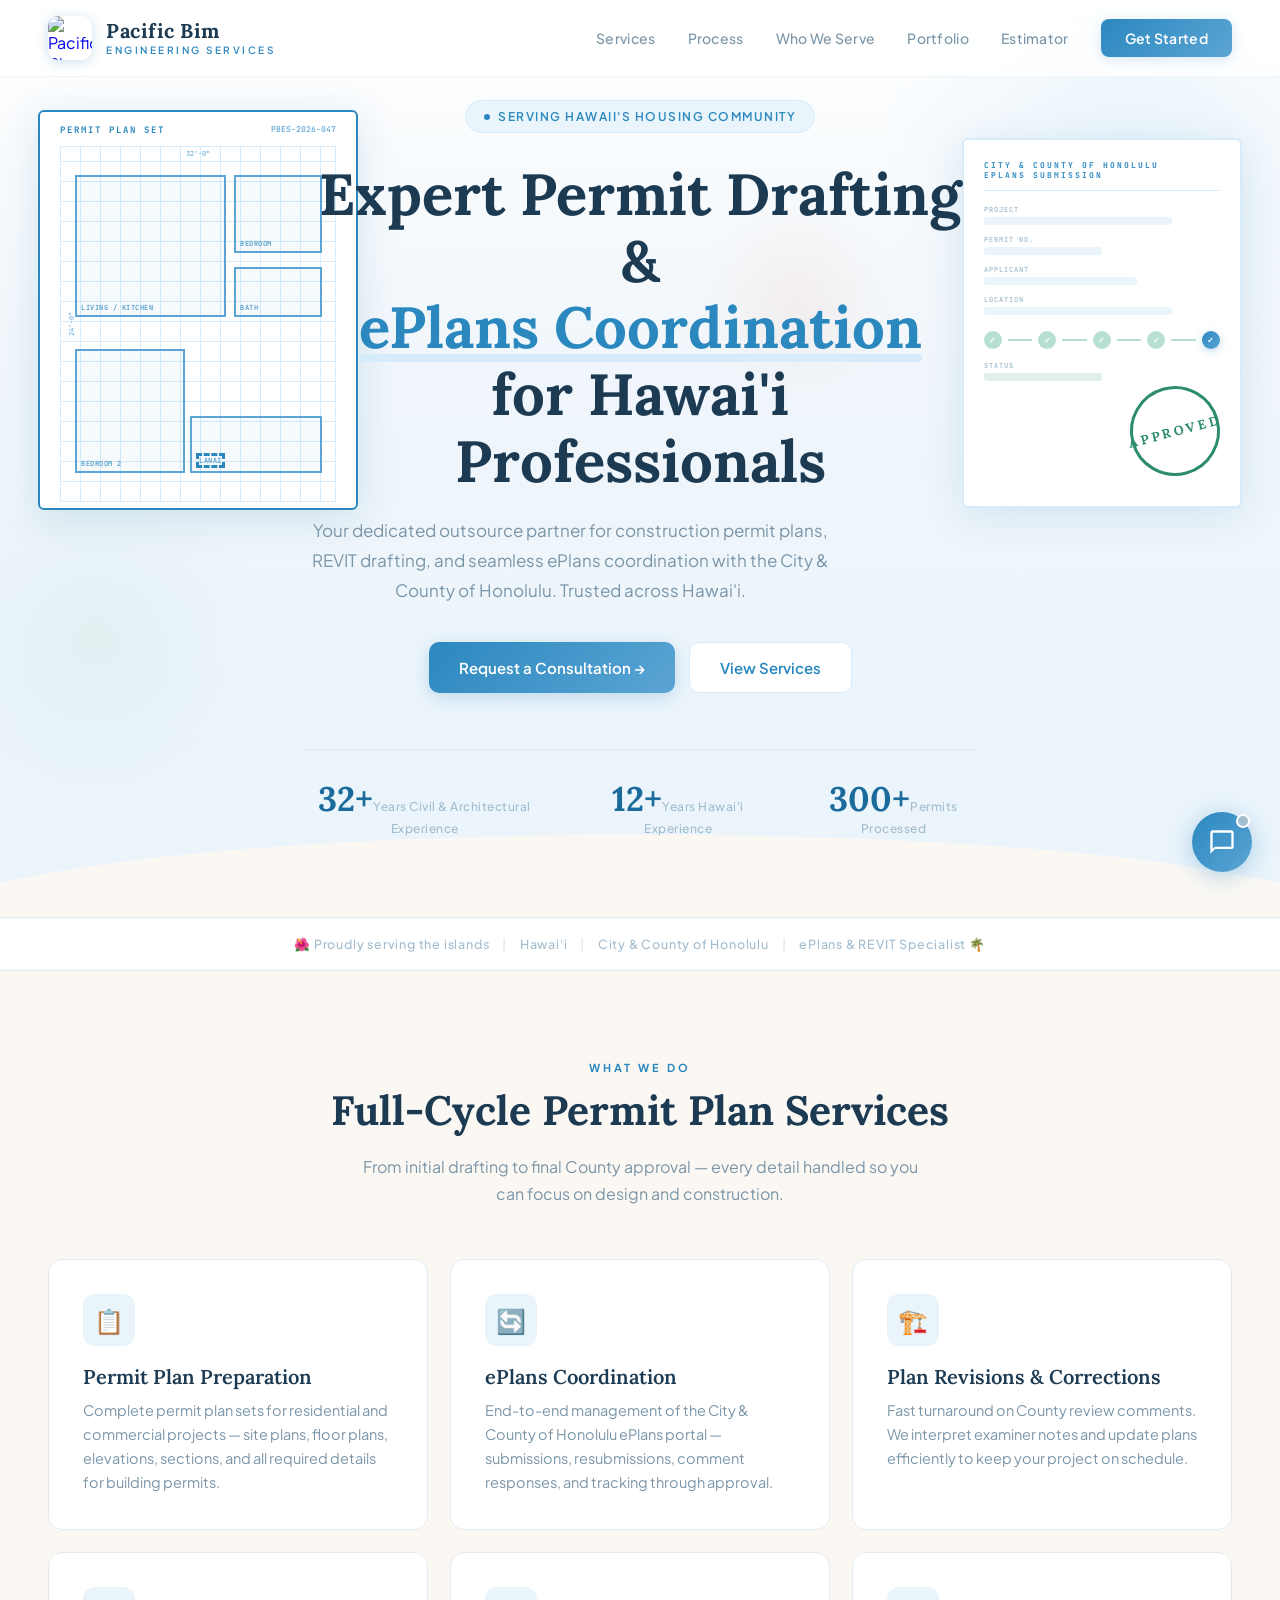
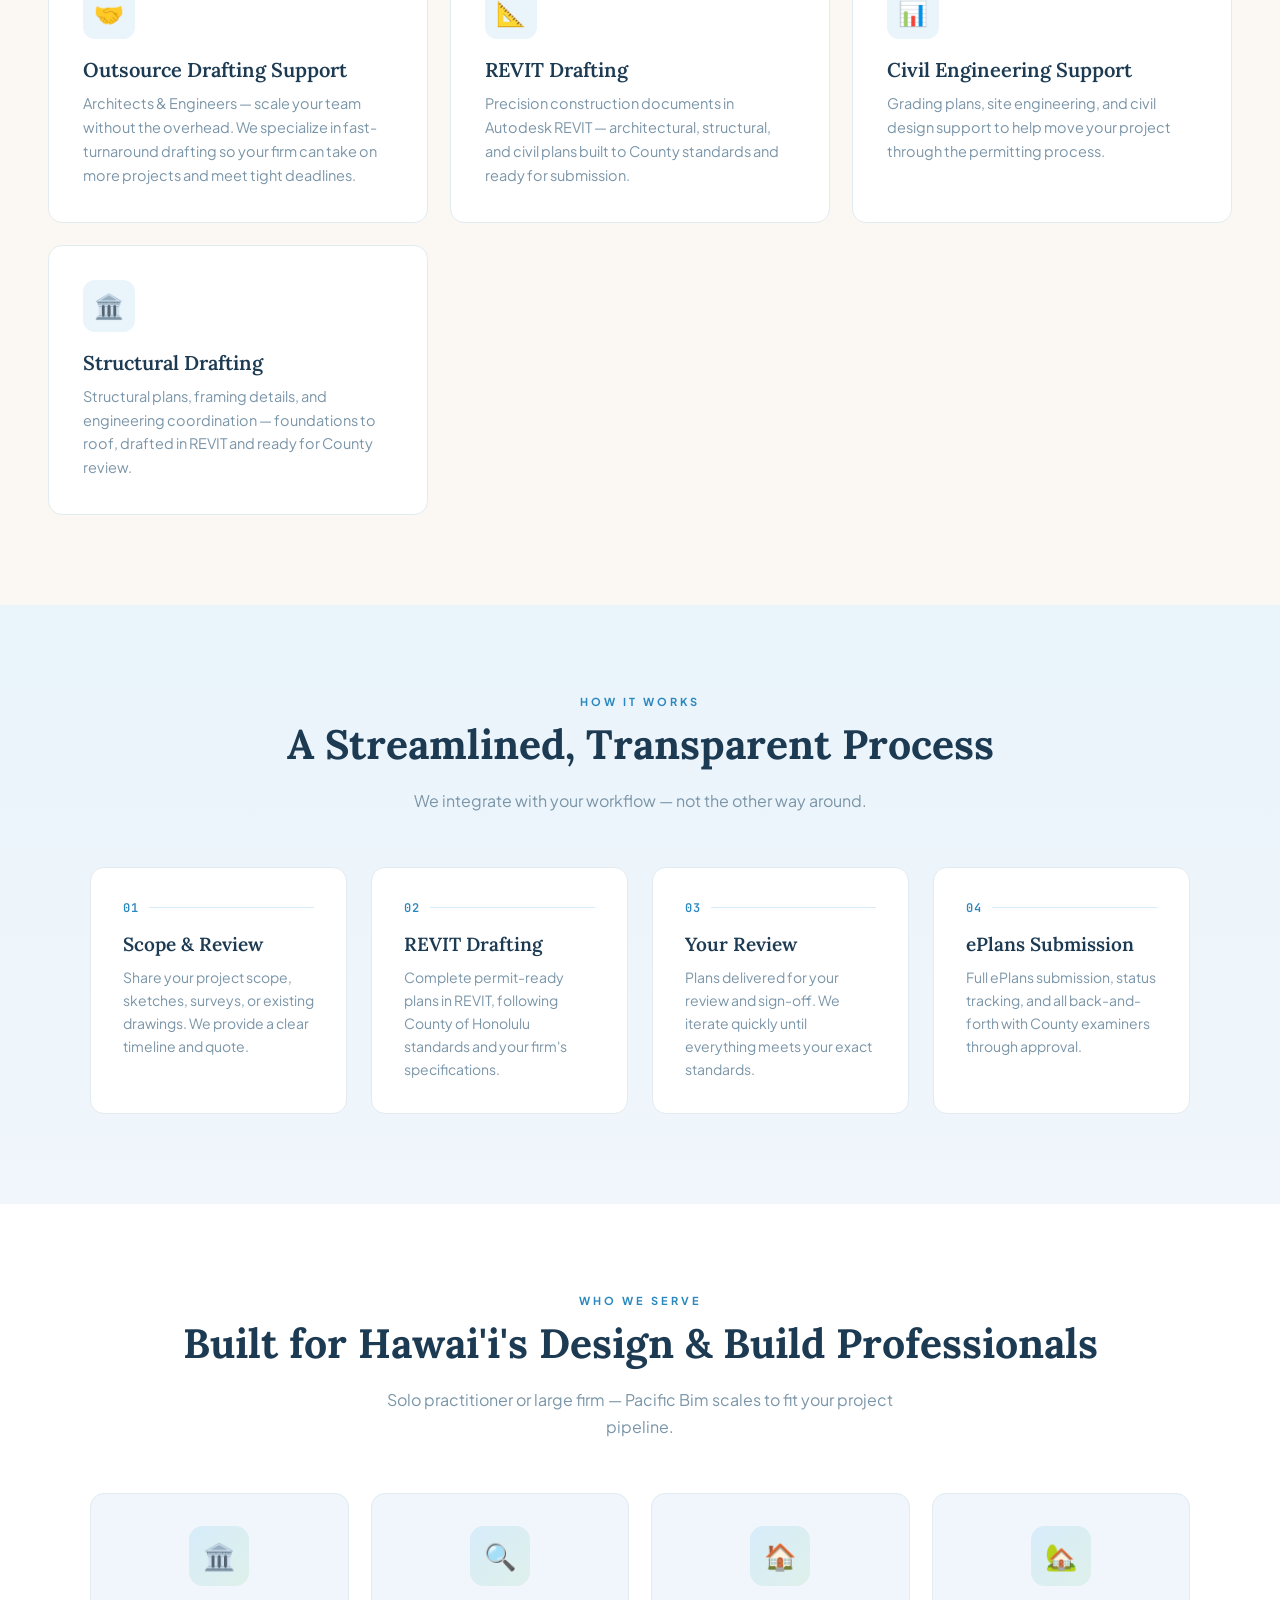
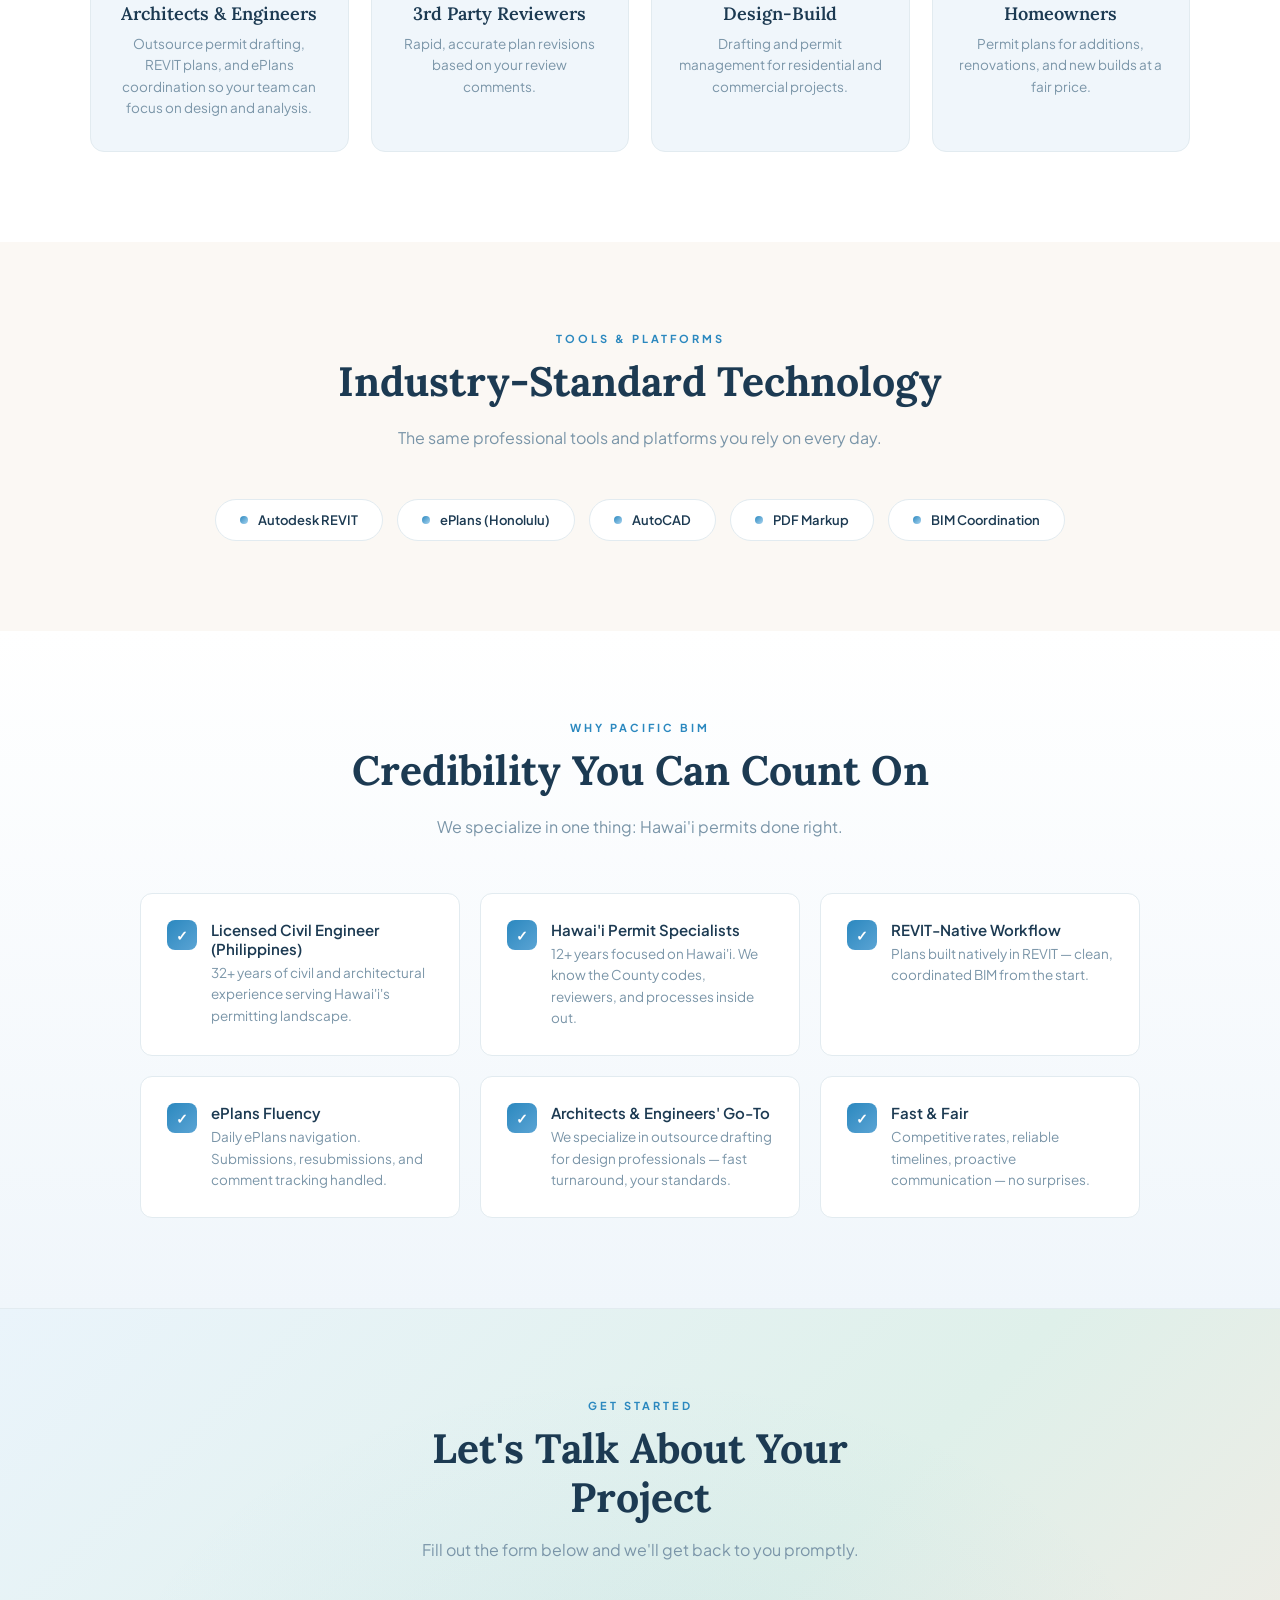
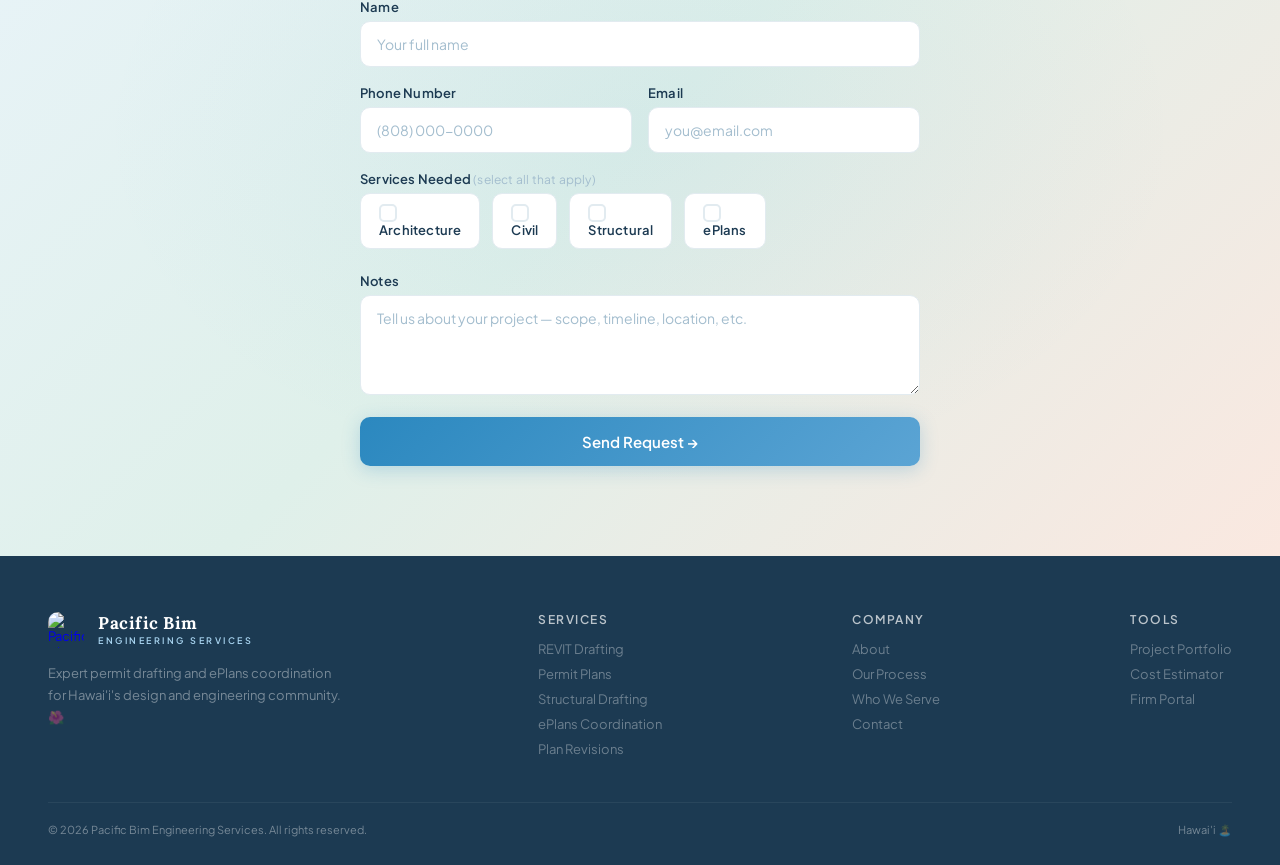
==== public/index.html @ 372c6bf7 "SEO: favicon, OG dimensions, twitter cards, HowTo schema across all pages index.html: - Add favicon " ====
<!DOCTYPE html>
<html lang="en">
<head>
<meta charset="UTF-8">
<link rel="icon" type="image/jpeg" href="/logo.jpg">
<meta name="viewport" content="width=device-width, initial-scale=1.0">
<title>Pacific Bim Engineering Services | Permit Drafting & ePlans Coordination in Hawai'i</title>
<meta name="description" content="Pacific Bim Engineering Services provides professional permit drafting, REVIT plan sets, and ePlans coordination for residential, commercial, and ADU projects across Hawai'i. 100% approval rate.">
<meta name="keywords" content="permit drafting Hawaii, ePlans coordination, REVIT drafting, ADU permit plans, building permit Hawaii, Pacific Bim Engineering, Honolulu permit services, residential permit drafting, commercial permit plans, Oahu building permits">
<meta name="author" content="Pacific Bim Engineering Services">
<meta name="robots" content="index, follow">
<link rel="canonical" href="https://onlydrafting.com/">

<!-- Open Graph -->
<meta property="og:type" content="website">
<meta property="og:url" content="https://onlydrafting.com/">
<meta property="og:title" content="Pacific Bim Engineering Services | Permit Drafting & ePlans Coordination in Hawai'i">
<meta property="og:description" content="Professional permit drafting, REVIT plan sets, and ePlans coordination for residential, commercial, and ADU projects across Hawai'i. 100% approval rate.">
<meta property="og:image" content="https://onlydrafting.com/logo.jpg">
<meta property="og:image:width" content="800">
<meta property="og:image:height" content="800">
<meta property="og:site_name" content="Pacific Bim Engineering Services">
<meta property="og:locale" content="en_US">

<!-- Twitter Card -->
<meta name="twitter:card" content="summary_large_image">
<meta name="twitter:title" content="Pacific Bim Engineering Services | Permit Drafting in Hawai'i">
<meta name="twitter:description" content="Professional permit drafting, REVIT plan sets, and ePlans coordination for residential, commercial, and ADU projects across Hawai'i.">
<meta name="twitter:image" content="https://onlydrafting.com/logo.jpg">

<!-- Structured Data: Organization -->
<script type="application/ld+json">
{
  "@context": "https://schema.org",
  "@type": "Organization",
  "name": "Pacific Bim Engineering Services",
  "url": "https://onlydrafting.com",
  "logo": "https://onlydrafting.com/logo.jpg",
  "description": "Professional permit drafting, REVIT plan sets, and ePlans coordination for residential, commercial, and ADU projects across Hawai'i.",
  "areaServed": {
    "@type": "State",
    "name": "Hawaii",
    "sameAs": "https://en.wikipedia.org/wiki/Hawaii"
  },
  "contactPoint": {
    "@type": "ContactPoint",
    "contactType": "customer service",
    "email": "elmoherrera2014@gmail.com",
    "url": "https://wa.me/639294142510",
    "availableLanguage": "English"
  }
}
</script>

<!-- Structured Data: WebSite -->
<script type="application/ld+json">
{
  "@context": "https://schema.org",
  "@type": "WebSite",
  "name": "Pacific Bim Engineering Services",
  "url": "https://onlydrafting.com",
  "description": "Permit drafting and ePlans coordination services in Hawai'i"
}
</script>

<!-- Structured Data: LocalBusiness -->
<script type="application/ld+json">
{
  "@context": "https://schema.org",
  "@type": "ProfessionalService",
  "name": "Pacific Bim Engineering Services",
  "url": "https://onlydrafting.com",
  "logo": "https://onlydrafting.com/logo.jpg",
  "description": "Permit drafting, REVIT plan sets, and ePlans coordination for residential, commercial, and ADU projects in Hawai'i.",
  "areaServed": "Hawaii",
  "priceRange": "$$",
  "knowsAbout": ["Permit Drafting", "REVIT", "ePlans Coordination", "ADU Plans", "Building Permits", "Construction Documents"],
  "hasOfferCatalog": {
    "@type": "OfferCatalog",
    "name": "Permit Drafting Services",
    "itemListElement": [
      {
        "@type": "Offer",
        "itemOffered": {
          "@type": "Service",
          "name": "Full Permit Set + ePlans Coordination",
          "description": "Complete REVIT-native permit plan sets with full ePlans submission and coordination through approval"
        }
      },
      {
        "@type": "Offer",
        "itemOffered": {
          "@type": "Service",
          "name": "ePlans Coordination Only",
          "description": "Submission, tracking, and resubmission management for the County ePlans system"
        }
      },
      {
        "@type": "Offer",
        "itemOffered": {
          "@type": "Service",
          "name": "Plan Revisions & Corrections",
          "description": "Addressing County review comments and corrections on existing permit plans"
        }
      }
    ]
  }
}
</script>

<link rel="preload" href="/logo.jpg" as="image" type="image/jpeg">
<link rel="preconnect" href="https://fonts.googleapis.com">
<link rel="preconnect" href="https://fonts.gstatic.com" crossorigin>
<link href="https://fonts.googleapis.com/css2?family=Lora:wght@400;500;600;700&family=Plus+Jakarta+Sans:wght@300;400;500;600;700&family=JetBrains+Mono:wght@400;500&display=swap" rel="stylesheet">
<style>
  :root {
    --sky: #F0F6FB;
    --cloud: #FFFFFF;
    --sand: #FBF8F4;
    --sand-warm: #F5F0E8;
    --ocean-deep: #1A6B9C;
    --ocean: #2B88BF;
    --ocean-mid: #5BA4D4;
    --ocean-light: #A8D4F0;
    --ocean-pale: #D6ECFA;
    --ocean-whisper: #EAF4FB;
    --seafoam: #B8E0D2;
    --seafoam-light: #DFF0EA;
    --coral-soft: #F2C4B6;
    --coral-hint: #FAE8E0;
    --sunset: #E8A87C;
    --heading: #1C3A52;
    --text: #3D5468;
    --text-light: #7A95A8;
    --text-muted: #A3BDCE;
    --border: #E2EBF0;
    --border-warm: #E8DFD2;
    --white: #FFFFFF;
    --font-heading: 'Lora', serif;
    --font-body: 'Plus Jakarta Sans', sans-serif;
    --font-mono: 'JetBrains Mono', monospace;
  }

  * { margin: 0; padding: 0; box-sizing: border-box; }
  html { scroll-behavior: smooth; }
  body {
    font-family: var(--font-body);
    color: var(--text);
    background: var(--sky);
    overflow-x: hidden;
    -webkit-font-smoothing: antialiased;
  }

  /* ====== NAV ====== */
  nav {
    position: fixed; top: 0; left: 0; right: 0; z-index: 100;
    display: flex; justify-content: space-between; align-items: center;
    padding: 16px 48px;
    background: rgba(255,255,255,0.82);
    backdrop-filter: blur(20px) saturate(1.4);
    border-bottom: 1px solid rgba(43,136,191,0.08);
    transition: all 0.4s ease;
  }
  nav.scrolled {
    padding: 10px 48px;
    box-shadow: 0 4px 30px rgba(26,107,156,0.06);
  }

  .logo { display: flex; align-items: center; gap: 14px; text-decoration: none; }
  .logo-mark {
    height: 44px; width: 44px;
    border-radius: 10px;
    object-fit: cover;
    box-shadow: 0 2px 12px rgba(43,136,191,0.25);
  }

  .logo-text { display: flex; flex-direction: column; }
  .logo-name {
    font-family: var(--font-heading);
    font-size: 20px; color: var(--heading);
    font-weight: 700; letter-spacing: 0.5px; line-height: 1;
  }
  .logo-sub {
    font-size: 10px; letter-spacing: 2.5px;
    color: var(--ocean);
    text-transform: uppercase;
    font-weight: 600; margin-top: 3px;
  }

  .nav-links { display: flex; gap: 32px; align-items: center; }
  .nav-links a {
    color: var(--text-light);
    text-decoration: none;
    font-size: 14px; font-weight: 500;
    letter-spacing: 0.3px;
    transition: color 0.3s;
  }
  .nav-links a:hover { color: var(--ocean); }
  .nav-cta {
    background: linear-gradient(135deg, var(--ocean), var(--ocean-mid)) !important;
    color: white !important;
    padding: 10px 24px !important;
    border-radius: 8px;
    font-weight: 600 !important;
    transition: transform 0.3s, box-shadow 0.3s !important;
    box-shadow: 0 2px 12px rgba(43,136,191,0.2);
  }
  .nav-cta:hover { transform: translateY(-2px); box-shadow: 0 6px 24px rgba(43,136,191,0.3); }

  .nav-toggle { display: none; background: none; border: none; cursor: pointer; padding: 4px; }
  .nav-toggle span {
    display: block; width: 22px; height: 2px;
    background: var(--heading); margin: 5px 0; transition: 0.3s; border-radius: 2px;
  }

  /* ====== HERO ====== */
  .hero {
    min-height: 100vh;
    background: linear-gradient(180deg, var(--cloud) 0%, var(--sky) 40%, var(--ocean-whisper) 100%);
    position: relative;
    display: flex; align-items: center; justify-content: center;
    padding: 100px 48px 80px;
    overflow: hidden;
  }
  /* Soft wave decoration */
  .hero::after {
    content: '';
    position: absolute; bottom: -2px; left: 0; right: 0;
    height: 120px;
    background: var(--sand);
    clip-path: ellipse(55% 70% at 50% 100%);
    z-index: 2;
  }
  /* Subtle circles/bubbles */
  .hero-deco-1, .hero-deco-2, .hero-deco-3 {
    position: absolute; border-radius: 50%;
    z-index: 0;
  }
  .hero-deco-1 {
    width: 500px; height: 500px;
    background: radial-gradient(circle, rgba(168,212,240,0.2), transparent 70%);
    top: -100px; right: -100px;
  }
  .hero-deco-2 {
    width: 350px; height: 350px;
    background: radial-gradient(circle, rgba(184,224,210,0.2), transparent 70%);
    bottom: 100px; left: -80px;
  }
  .hero-deco-3 {
    width: 200px; height: 200px;
    background: radial-gradient(circle, rgba(242,196,182,0.2), transparent 70%);
    top: 200px; right: 30%;
  }

  .hero-content { max-width: 680px; margin: 0 auto; text-align: center; position: relative; z-index: 3; }

  /* ====== HERO BACKGROUND DOCUMENTS ====== */
  .hero-doc {
    position: absolute;
    z-index: 1;
    opacity: 0.12;
    pointer-events: none;
    animation: fadeUp 1.2s ease 0.3s both;
  }
  .hero-doc-left {
    left: 3%; top: 12%;
    transform: rotate(-8deg);
  }
  .hero-doc-right {
    right: 3%; top: 15%;
    transform: rotate(6deg);
  }
  /* Blueprint / floor plan */
  .blueprint {
    width: 320px; height: 400px;
    background: var(--cloud);
    border: 2px solid var(--ocean);
    border-radius: 6px;
    padding: 20px;
    position: relative;
    box-shadow: 0 8px 40px rgba(26,107,156,0.15);
  }
  .blueprint::before {
    content: 'PERMIT PLAN SET';
    position: absolute; top: 12px; left: 20px;
    font-family: var(--font-mono);
    font-size: 9px; font-weight: 700;
    letter-spacing: 2px;
    color: var(--ocean);
  }
  .blueprint::after {
    content: 'PBES-2026-047';
    position: absolute; top: 12px; right: 20px;
    font-family: var(--font-mono);
    font-size: 8px; font-weight: 500;
    color: var(--ocean-mid);
  }
  .bp-grid {
    width: 100%; height: 100%;
    background:
      repeating-linear-gradient(0deg, transparent, transparent 19px, var(--ocean-pale) 19px, var(--ocean-pale) 20px),
      repeating-linear-gradient(90deg, transparent, transparent 19px, var(--ocean-pale) 19px, var(--ocean-pale) 20px);
    position: relative; margin-top: 14px; border: 1px solid var(--ocean-pale);
  }
  /* Floor plan shapes inside the grid */
  .bp-room {
    position: absolute;
    border: 2px solid var(--ocean-mid);
    background: rgba(43,136,191,0.04);
  }
  .bp-room::after {
    font-family: var(--font-mono);
    font-size: 7px; color: var(--ocean);
    position: absolute; bottom: 3px; left: 4px;
    letter-spacing: 0.5px;
  }
  .bp-r1 { top: 8%; left: 5%; width: 55%; height: 40%; }
  .bp-r1::after { content: 'LIVING / KITCHEN'; }
  .bp-r2 { top: 8%; right: 5%; width: 32%; height: 22%; }
  .bp-r2::after { content: 'BEDROOM'; }
  .bp-r3 { top: 34%; right: 5%; width: 32%; height: 14%; }
  .bp-r3::after { content: 'BATH'; }
  .bp-r4 { bottom: 8%; left: 5%; width: 40%; height: 35%; }
  .bp-r4::after { content: 'BEDROOM 2'; }
  .bp-r5 { bottom: 8%; right: 5%; width: 48%; height: 16%; }
  .bp-r5::after { content: 'LANAI'; border-style: dashed; }
  .bp-dim {
    position: absolute;
    font-family: var(--font-mono);
    font-size: 7px; color: var(--ocean-mid);
  }
  .bp-dim-top { top: 2px; left: 50%; transform: translateX(-50%); }
  .bp-dim-side { top: 50%; left: -2px; transform: translateY(-50%) rotate(-90deg); }

  /* ePlans document */
  .eplans-doc {
    width: 280px; height: 370px;
    background: var(--cloud);
    border: 2px solid var(--ocean-pale);
    border-radius: 6px;
    padding: 20px;
    position: relative;
    box-shadow: 0 8px 40px rgba(26,107,156,0.12);
  }
  .eplans-header {
    font-family: var(--font-mono);
    font-size: 8px; font-weight: 700;
    letter-spacing: 2px; color: var(--ocean);
    text-transform: uppercase;
    padding-bottom: 10px;
    border-bottom: 1.5px solid var(--ocean-pale);
    margin-bottom: 14px;
  }
  .eplans-field {
    margin-bottom: 10px;
  }
  .eplans-label {
    font-family: var(--font-mono);
    font-size: 7px; font-weight: 600;
    letter-spacing: 1px; color: var(--text-muted);
    text-transform: uppercase;
    margin-bottom: 3px;
  }
  .eplans-val {
    height: 8px;
    background: var(--ocean-whisper);
    border-radius: 3px;
    width: 80%;
  }
  .eplans-val.short { width: 50%; }
  .eplans-val.med { width: 65%; }
  /* Stage tracker inside doc */
  .eplans-stages {
    display: flex; gap: 6px; align-items: center;
    margin: 16px 0 12px;
  }
  .eplans-stage-dot {
    width: 18px; height: 18px;
    border-radius: 50%;
    display: flex; align-items: center; justify-content: center;
    font-size: 8px; font-weight: 700;
  }
  .eplans-stage-dot.done {
    background: var(--seafoam);
    color: white;
  }
  .eplans-stage-dot.current {
    background: linear-gradient(135deg, var(--ocean), var(--ocean-mid));
    color: white;
    box-shadow: 0 2px 8px rgba(43,136,191,0.3);
  }
  .eplans-stage-dot.pending {
    background: var(--border);
    color: var(--text-muted);
  }
  .eplans-stage-line {
    flex: 1; height: 2px;
    background: var(--border);
  }
  .eplans-stage-line.done { background: var(--seafoam); }
  /* Approved stamp */
  .eplans-stamp {
    position: absolute;
    bottom: 30px; right: 20px;
    width: 90px; height: 90px;
    border: 3px solid #2D8C6E;
    border-radius: 50%;
    display: flex; align-items: center; justify-content: center;
    transform: rotate(-15deg);
  }
  .eplans-stamp-text {
    font-family: var(--font-heading);
    font-size: 13px; font-weight: 700;
    color: #2D8C6E;
    letter-spacing: 3px;
    text-transform: uppercase;
  }

  @media (max-width: 1200px) {
    .hero-doc-left { left: -2%; }
    .hero-doc-right { right: -2%; }
  }
  @media (max-width: 1024px) {
    .hero-doc { opacity: 0.06; }
    .blueprint { width: 240px; height: 300px; }
    .eplans-doc { width: 220px; height: 290px; }
  }
  @media (max-width: 768px) {
    .hero-doc { display: none; }
  }

  .hero-badge {
    display: inline-flex; align-items: center; gap: 8px;
    padding: 8px 18px;
    background: var(--ocean-whisper);
    border: 1px solid var(--ocean-pale);
    border-radius: 50px;
    color: var(--ocean);
    font-size: 12px; font-weight: 600;
    letter-spacing: 1.5px; text-transform: uppercase;
    margin-bottom: 28px;
    animation: fadeUp 0.8s ease both;
  }
  .badge-dot {
    width: 6px; height: 6px;
    background: var(--ocean);
    border-radius: 50%;
    animation: pulse 2.5s ease-in-out infinite;
  }
  @keyframes pulse { 0%,100%{opacity:1} 50%{opacity:0.35} }

  .hero h1 {
    font-family: var(--font-heading);
    font-size: clamp(34px, 4.8vw, 58px);
    color: var(--heading);
    line-height: 1.15;
    margin-bottom: 22px;
    animation: fadeUp 0.8s ease 0.15s both;
    font-weight: 700;
  }
  .hero h1 .accent {
    color: var(--ocean);
    position: relative;
  }
  .hero h1 .accent::after {
    content: '';
    position: absolute; bottom: 2px; left: 0; right: 0;
    height: 8px;
    background: var(--ocean-pale);
    z-index: -1;
    border-radius: 4px;
  }

  .hero-desc {
    font-size: 17px; line-height: 1.75;
    color: var(--text-light);
    max-width: 540px;
    margin-bottom: 36px;
    animation: fadeUp 0.8s ease 0.3s both;
  }

  @keyframes fadeUp {
    from { opacity: 0; transform: translateY(24px); }
    to { opacity: 1; transform: translateY(0); }
  }

  .hero-actions {
    display: flex; gap: 14px; flex-wrap: wrap; justify-content: center;
    animation: fadeUp 0.8s ease 0.45s both;
  }
  .btn {
    display: inline-flex; align-items: center; gap: 8px;
    padding: 15px 30px;
    border-radius: 10px;
    font-family: var(--font-body);
    font-size: 15px; font-weight: 600;
    text-decoration: none;
    cursor: pointer; border: none;
    transition: all 0.3s ease;
  }
  .btn-primary {
    background: linear-gradient(135deg, var(--ocean), var(--ocean-mid));
    color: white;
    box-shadow: 0 4px 18px rgba(43,136,191,0.25);
  }
  .btn-primary:hover {
    transform: translateY(-2px);
    box-shadow: 0 8px 30px rgba(43,136,191,0.3);
  }
  .btn-outline {
    background: var(--cloud);
    color: var(--ocean);
    border: 1.5px solid var(--ocean-pale);
  }
  .btn-outline:hover {
    border-color: var(--ocean);
    background: var(--ocean-whisper);
  }

  .hero-stats {
    display: flex; gap: 40px;
    margin-top: 56px;
    padding-top: 32px;
    border-top: 1px solid var(--border);
    animation: fadeUp 0.8s ease 0.6s both;
  }
  .stat-num {
    font-family: var(--font-heading);
    font-size: 34px; color: var(--ocean-deep);
    line-height: 1; font-weight: 700;
  }
  .stat-label {
    font-size: 12px; color: var(--text-muted);
    margin-top: 5px; letter-spacing: 0.5px; font-weight: 500;
  }

  /* ====== SECTION COMMON ====== */
  section { padding: 90px 48px; }
  .section-label {
    font-size: 11px; font-weight: 700;
    letter-spacing: 3px; text-transform: uppercase;
    color: var(--ocean);
    margin-bottom: 12px;
  }
  .section-title {
    font-family: var(--font-heading);
    font-size: clamp(26px, 3.2vw, 42px);
    color: var(--heading);
    line-height: 1.2;
    margin-bottom: 18px;
    font-weight: 700;
  }
  .section-desc {
    font-size: 16px; line-height: 1.7;
    color: var(--text-light);
    max-width: 560px;
  }

  /* ====== SERVICES ====== */
  .services { background: var(--sand); }
  .services-header { text-align: center; margin-bottom: 52px; }
  .services-header .section-desc { margin: 0 auto; }

  .services-grid {
    display: grid;
    grid-template-columns: repeat(auto-fit, minmax(300px, 1fr));
    gap: 22px;
    max-width: 1200px;
    margin: 0 auto;
  }
  .service-card {
    padding: 34px;
    background: var(--cloud);
    border: 1px solid var(--border);
    border-radius: 14px;
    transition: all 0.4s ease;
    position: relative;
    overflow: hidden;
  }
  .service-card::before {
    content: '';
    position: absolute; top: 0; left: 0; right: 0;
    height: 3px;
    background: linear-gradient(90deg, var(--ocean), var(--ocean-light));
    transform: scaleX(0);
    transform-origin: left;
    transition: transform 0.4s ease;
    border-radius: 14px 14px 0 0;
  }
  .service-card:hover {
    transform: translateY(-4px);
    box-shadow: 0 12px 40px rgba(26,107,156,0.08);
    border-color: var(--ocean-pale);
  }
  .service-card:hover::before { transform: scaleX(1); }

  .service-icon {
    width: 52px; height: 52px;
    background: var(--ocean-whisper);
    border-radius: 12px;
    display: flex; align-items: center; justify-content: center;
    font-size: 24px;
    margin-bottom: 18px;
  }
  .service-card h3 {
    font-family: var(--font-heading);
    font-size: 20px;
    color: var(--heading);
    margin-bottom: 10px;
    font-weight: 600;
  }
  .service-card p {
    font-size: 14.5px; line-height: 1.65;
    color: var(--text-light);
  }

  /* ====== PROCESS ====== */
  .process {
    background: linear-gradient(180deg, var(--ocean-whisper), var(--sky));
    position: relative; overflow: hidden;
  }
  .process-header { margin-bottom: 52px; text-align: center; }
  .process-header .section-desc { margin: 0 auto; }

  .process-steps {
    display: grid;
    grid-template-columns: repeat(auto-fit, minmax(240px, 1fr));
    gap: 24px;
    max-width: 1100px;
    margin: 0 auto;
  }
  .step {
    padding: 32px;
    border-radius: 14px;
    background: var(--cloud);
    border: 1px solid var(--border);
    transition: all 0.4s;
    position: relative;
  }
  .step:hover {
    transform: translateY(-3px);
    box-shadow: 0 8px 30px rgba(26,107,156,0.07);
  }

  .step-num {
    font-family: var(--font-mono);
    font-size: 12px; font-weight: 600;
    color: var(--ocean);
    letter-spacing: 1px;
    margin-bottom: 16px;
    display: flex; align-items: center; gap: 10px;
  }
  .step-num::after {
    content: '';
    flex: 1; height: 1px;
    background: var(--ocean-pale);
  }
  .step h3 {
    font-family: var(--font-heading);
    font-size: 19px; color: var(--heading);
    margin-bottom: 10px; font-weight: 600;
  }
  .step p {
    font-size: 14px; line-height: 1.65;
    color: var(--text-light);
  }

  /* ====== AUDIENCE ====== */
  .audience { background: var(--cloud); }
  .audience-header { text-align: center; margin-bottom: 52px; }
  .audience-header .section-desc { margin: 0 auto; }

  .audience-grid {
    display: grid;
    grid-template-columns: repeat(auto-fit, minmax(200px, 1fr));
    gap: 22px;
    max-width: 1100px;
    margin: 0 auto;
  }
  .audience-card {
    background: var(--sky);
    padding: 32px 24px;
    border-radius: 14px;
    border: 1px solid var(--border);
    text-align: center;
    transition: all 0.4s;
  }
  .audience-card:hover {
    transform: translateY(-4px);
    box-shadow: 0 10px 36px rgba(26,107,156,0.07);
    background: var(--ocean-whisper);
  }

  .audience-icon {
    width: 60px; height: 60px;
    background: linear-gradient(135deg, var(--ocean-pale), var(--seafoam-light));
    border-radius: 14px;
    display: flex; align-items: center; justify-content: center;
    font-size: 26px;
    margin: 0 auto 16px;
  }
  .audience-card h3 {
    font-family: var(--font-heading);
    font-size: 18px;
    color: var(--heading);
    margin-bottom: 8px;
    font-weight: 600;
  }
  .audience-card p {
    font-size: 13.5px; line-height: 1.6;
    color: var(--text-light);
  }

  /* ====== TOOLS ====== */
  .tools { background: var(--sand); }
  .tools-header { text-align: center; margin-bottom: 48px; }
  .tools-header .section-desc { margin: 0 auto; }

  .tools-strip {
    display: flex; justify-content: center; flex-wrap: wrap;
    gap: 14px;
    max-width: 900px; margin: 0 auto;
  }
  .tool-badge {
    display: flex; align-items: center; gap: 10px;
    padding: 12px 24px;
    background: var(--cloud);
    border: 1px solid var(--border);
    border-radius: 50px;
    font-size: 13px; font-weight: 600;
    color: var(--heading);
    transition: all 0.3s;
  }
  .tool-badge:hover {
    border-color: var(--ocean-light);
    background: var(--ocean-whisper);
    color: var(--ocean-deep);
  }
  .tool-dot {
    width: 8px; height: 8px;
    border-radius: 50%;
    background: linear-gradient(135deg, var(--ocean), var(--ocean-light));
  }

  /* ====== TRUST ====== */
  .trust {
    background: linear-gradient(180deg, var(--cloud), var(--sky));
  }
  .trust-header { text-align: center; margin-bottom: 52px; }
  .trust-header .section-desc { margin: 0 auto; }

  .trust-grid {
    display: grid;
    grid-template-columns: repeat(auto-fit, minmax(280px, 1fr));
    gap: 20px;
    max-width: 1000px;
    margin: 0 auto;
  }
  .trust-item {
    display: flex; gap: 14px;
    padding: 26px;
    background: var(--cloud);
    border-radius: 12px;
    border: 1px solid var(--border);
    transition: all 0.3s;
  }
  .trust-item:hover {
    box-shadow: 0 6px 24px rgba(26,107,156,0.06);
  }
  .trust-check {
    flex-shrink: 0;
    width: 30px; height: 30px;
    background: linear-gradient(135deg, var(--ocean), var(--ocean-mid));
    border-radius: 8px;
    display: flex; align-items: center; justify-content: center;
    color: white; font-size: 14px; font-weight: 700;
  }
  .trust-item h4 {
    font-size: 15px; font-weight: 600;
    color: var(--heading);
    margin-bottom: 4px;
  }
  .trust-item p {
    font-size: 13.5px; line-height: 1.6;
    color: var(--text-light);
  }

  /* ====== ISLAND BAR ====== */
  .island-bar {
    padding: 18px 48px;
    text-align: center;
    font-size: 12.5px;
    letter-spacing: 0.8px;
    color: var(--text-muted);
    background: var(--cloud);
    border-top: 1px solid var(--border);
    border-bottom: 1px solid var(--border);
    font-weight: 500;
  }
  .island-bar span { margin: 0 10px; opacity: 0.4; }

  /* ====== CTA ====== */
  .cta-section {
    background: linear-gradient(135deg, var(--ocean-whisper) 0%, var(--seafoam-light) 50%, var(--coral-hint) 100%);
    text-align: center;
    position: relative; overflow: hidden;
    border-top: 1px solid var(--border);
  }
  .cta-section::before {
    content: '';
    position: absolute; inset: 0;
    background: radial-gradient(ellipse at 50% 50%, rgba(43,136,191,0.06) 0%, transparent 60%);
  }
  .cta-content { position: relative; z-index: 1; max-width: 600px; margin: 0 auto; }
  .cta-content .section-title { color: var(--heading); margin-bottom: 14px; }
  .cta-content .section-desc { color: var(--text-light); margin: 0 auto 32px; }
  .cta-buttons { display: flex; justify-content: center; gap: 14px; flex-wrap: wrap; }

  /* ====== FOOTER ====== */
  footer {
    background: var(--heading);
    padding: 56px 48px 28px;
    color: rgba(255,255,255,0.4);
    font-size: 13px;
  }
  .footer-inner {
    max-width: 1200px; margin: 0 auto;
    display: flex; justify-content: space-between;
    flex-wrap: wrap; gap: 40px;
  }
  .footer-brand { max-width: 300px; }
  .footer-brand .logo { margin-bottom: 14px; }
  .footer-brand .logo .logo-name { color: white; }
  .footer-brand .logo .logo-sub { color: var(--ocean-light); }
  .footer-brand .logo .logo-mark { box-shadow: none; }
  .footer-brand p { line-height: 1.7; }
  .footer-col h4 {
    color: rgba(255,255,255,0.7); font-size: 12px; font-weight: 600;
    letter-spacing: 1.5px; text-transform: uppercase; margin-bottom: 14px;
  }
  .footer-col a {
    display: block; color: rgba(255,255,255,0.35);
    text-decoration: none; margin-bottom: 9px; transition: color 0.3s;
  }
  .footer-col a:hover { color: var(--ocean-light); }
  .footer-bottom {
    max-width: 1200px; margin: 36px auto 0;
    padding-top: 20px;
    border-top: 1px solid rgba(255,255,255,0.06);
    display: flex; justify-content: space-between;
    flex-wrap: wrap; gap: 12px; font-size: 11px;
  }

  /* ====== RESPONSIVE ====== */
  @media (max-width: 768px) {
    nav { padding: 12px 20px; }
    .nav-links { display: none; }
    .nav-toggle { display: block; }
    .nav-links.open {
      display: flex; flex-direction: column;
      position: absolute; top: 100%; left: 0; right: 0;
      background: rgba(255,255,255,0.97);
      backdrop-filter: blur(20px);
      padding: 20px;
      border-top: 1px solid var(--border);
    }
    .nav-links.open a { color: var(--text); padding: 8px 0; }
    section { padding: 56px 20px; }
    .hero { padding: 80px 20px 80px; }
    .hero h1 { font-size: clamp(28px, 7vw, 42px); }
    .hero-stats { gap: 20px; flex-wrap: wrap; }
    .stat-num { font-size: 26px; }
    .footer-inner { flex-direction: column; }
    .island-bar { padding: 14px 20px; font-size: 11px; }
    .audience-grid { grid-template-columns: repeat(auto-fit, minmax(160px, 1fr)); }
  }

  /* ====== CHAT WIDGET ====== */
  .chat-fab {
    position: fixed;
    bottom: 28px; right: 28px;
    z-index: 998;
  }
  .chat-toggle {
    width: 60px; height: 60px;
    border-radius: 50%;
    background: linear-gradient(135deg, #2B88BF, #5BA4D4);
    border: none;
    display: flex; align-items: center; justify-content: center;
    cursor: pointer;
    box-shadow: 0 4px 24px rgba(43,136,191,0.35);
    transition: transform 0.3s, box-shadow 0.3s;
    position: relative;
    animation: fadeUp 0.8s ease 1s both;
  }
  .chat-toggle:hover {
    transform: scale(1.08);
    box-shadow: 0 6px 32px rgba(43,136,191,0.4);
  }
  .chat-toggle svg { width: 28px; height: 28px; fill: white; }
  .chat-toggle.open svg.icon-chat { display: none; }
  .chat-toggle.open svg.icon-close { display: block; }
  .chat-toggle:not(.open) svg.icon-close { display: none; }

  /* Online indicator dot */
  .online-dot {
    position: absolute; top: 2px; right: 2px;
    width: 14px; height: 14px;
    border-radius: 50%;
    background: #25D366;
    border: 2.5px solid white;
    animation: onlinePulse 2s ease-in-out infinite;
  }
  .online-dot.offline {
    background: #A3BDCE;
    animation: none;
  }
  @keyframes onlinePulse {
    0%, 100% { box-shadow: 0 0 0 0 rgba(37,211,102,0.4); }
    50% { box-shadow: 0 0 0 6px rgba(37,211,102,0); }
  }

  /* Expanded panel */
  .chat-panel {
    position: absolute;
    bottom: 72px; right: 0;
    width: 300px;
    background: white;
    border-radius: 16px;
    box-shadow: 0 12px 48px rgba(26,107,156,0.15);
    border: 1px solid #E2EBF0;
    overflow: hidden;
    transform: scale(0.9) translateY(10px);
    opacity: 0;
    pointer-events: none;
    transition: all 0.3s ease;
    transform-origin: bottom right;
  }
  .chat-panel.open {
    transform: scale(1) translateY(0);
    opacity: 1;
    pointer-events: auto;
  }
  .chat-panel-header {
    padding: 20px 20px 16px;
    background: linear-gradient(135deg, #1C3A52 0%, #2B5A78 100%);
    color: white;
  }
  .chat-panel-status {
    display: flex; align-items: center; gap: 8px;
    font-size: 12px; font-weight: 600;
    margin-bottom: 10px;
  }
  .status-dot {
    width: 8px; height: 8px;
    border-radius: 50%;
    background: #25D366;
  }
  .status-dot.offline { background: #F59E0B; }
  .chat-panel-title {
    font-family: var(--font-heading);
    font-size: 18px; font-weight: 700;
    margin-bottom: 4px;
  }
  .chat-panel-sub {
    font-size: 12px;
    opacity: 0.7;
  }
  .chat-options {
    padding: 16px;
  }
  .chat-option {
    display: flex; align-items: center; gap: 14px;
    padding: 14px 16px;
    border-radius: 12px;
    border: 1.5px solid #E2EBF0;
    background: white;
    text-decoration: none;
    color: #1C3A52;
    margin-bottom: 10px;
    transition: all 0.25s;
    cursor: pointer;
  }
  .chat-option:last-child { margin-bottom: 0; }
  .chat-option:hover {
    border-color: #A8D4F0;
    background: #EAF4FB;
    transform: translateX(4px);
  }
  .chat-option-icon {
    width: 40px; height: 40px;
    border-radius: 10px;
    display: flex; align-items: center; justify-content: center;
    font-size: 20px;
    flex-shrink: 0;
  }
  .chat-option-icon.wa { background: #E7F9EE; }
  .chat-option-icon.live { background: #EAF4FB; }
  .chat-option-icon.email { background: #FBF8F4; }
  .chat-option-label {
    font-size: 14px; font-weight: 600;
  }
  .chat-option-desc {
    font-size: 11px; color: #7A95A8;
    margin-top: 1px;
  }
  .chat-panel-footer {
    padding: 12px 20px;
    background: #F7FAFC;
    border-top: 1px solid #E2EBF0;
    font-size: 11px;
    color: #A3BDCE;
    text-align: center;
  }
  .chat-panel-footer strong { color: #7A95A8; }

  /* ====== CONTACT FORM ====== */
  .contact-form {
    text-align: left;
  }
  .form-group {
    margin-bottom: 18px;
  }
  .form-group label {
    display: block;
    font-size: 13px; font-weight: 600;
    color: var(--heading);
    margin-bottom: 6px;
    letter-spacing: 0.2px;
  }
  .form-group input,
  .form-group textarea {
    width: 100%;
    padding: 13px 16px;
    border: 1.5px solid var(--border);
    border-radius: 10px;
    font-family: var(--font-body);
    font-size: 14px;
    color: var(--text);
    background: var(--cloud);
    transition: border-color 0.3s, box-shadow 0.3s;
    outline: none;
  }
  .form-group input:focus,
  .form-group textarea:focus {
    border-color: var(--ocean-mid);
    box-shadow: 0 0 0 3px rgba(43,136,191,0.1);
  }
  .form-group input::placeholder,
  .form-group textarea::placeholder {
    color: var(--text-muted);
  }
  .form-group textarea { resize: vertical; }
  .form-row {
    display: grid;
    grid-template-columns: 1fr 1fr;
    gap: 16px;
  }
  .checkbox-group {
    display: flex; gap: 12px; flex-wrap: wrap; margin-top: 4px;
  }
  .checkbox-label {
    display: flex; align-items: center; gap: 8px;
    padding: 10px 18px;
    background: var(--cloud);
    border: 1.5px solid var(--border);
    border-radius: 10px;
    font-size: 14px; font-weight: 500;
    color: var(--text);
    cursor: pointer;
    transition: all 0.25s;
    user-select: none;
  }
  .checkbox-label:hover { border-color: var(--ocean-light); }
  .checkbox-label input { display: none; }
  .check-box {
    width: 18px; height: 18px;
    border: 2px solid var(--border);
    border-radius: 5px;
    display: flex; align-items: center; justify-content: center;
    transition: all 0.25s;
    flex-shrink: 0;
  }
  .checkbox-label input:checked ~ .check-box {
    background: var(--ocean);
    border-color: var(--ocean);
  }
  .checkbox-label input:checked ~ .check-box::after {
    content: '✓';
    color: white;
    font-size: 11px;
    font-weight: 700;
  }
  .checkbox-label:has(input:checked) {
    border-color: var(--ocean-light);
    background: var(--ocean-whisper);
  }
  .form-success {
    text-align: center;
    padding: 32px;
    background: var(--seafoam-light);
    border: 1px solid var(--seafoam);
    border-radius: 12px;
    color: var(--heading);
    font-size: 16px;
    font-weight: 500;
    display: none;
  }
  .form-success span { font-size: 32px; display: block; margin-bottom: 12px; }
  @media (max-width: 768px) {
    .form-row { grid-template-columns: 1fr; gap: 0; }
    .checkbox-group { flex-direction: column; }
  }

  /* ====== SCROLL REVEAL ====== */
  .reveal {
    opacity: 0;
    transform: translateY(28px);
    transition: opacity 0.7s ease, transform 0.7s ease;
  }
  .reveal.visible {
    opacity: 1;
    transform: translateY(0);
  }
</style>

<script type="application/ld+json">
{
  "@context": "https://schema.org",
  "@type": "HowTo",
  "name": "How to Get a Permit Plan — Pacific Bim Engineering Services",
  "description": "The permit drafting process used by Pacific Bim Engineering Services for residential, ADU, and commercial projects in Hawai'i.",
  "totalTime": "PT4W",
  "step": [
    {
      "@type": "HowToStep",
      "position": 1,
      "name": "Scope & Review",
      "text": "Share your project scope, sketches, surveys, or existing drawings. We provide a clear timeline and quote."
    },
    {
      "@type": "HowToStep",
      "position": 2,
      "name": "REVIT Drafting",
      "text": "Complete permit-ready plans in REVIT, following County of Honolulu standards and your firm's specifications."
    },
    {
      "@type": "HowToStep",
      "position": 3,
      "name": "Your Review",
      "text": "Plans delivered for your review and sign-off. We iterate quickly until everything meets your exact standards."
    },
    {
      "@type": "HowToStep",
      "position": 4,
      "name": "ePlans Submission",
      "text": "Full ePlans submission, status tracking, and all back-and-forth with County examiners through approval."
    }
  ]
}
</script>
</head>
<body>

<!-- NAV -->
<nav id="navbar" aria-label="Main navigation">
  <a href="/" class="logo">
    <img class="logo-mark" src="/logo.jpg" alt="Pacific Bim Engineering Services">
    <div class="logo-text">
      <span class="logo-name">Pacific Bim</span>
      <span class="logo-sub">Engineering Services</span>
    </div>
  </a>
  <div class="nav-links" id="navLinks">
    <a href="#services">Services</a>
    <a href="#process">Process</a>
    <a href="#audience">Who We Serve</a>
    <a href="portfolio.html">Portfolio</a>
    <a href="estimator.html">Estimator</a>
    <a href="#contact" class="nav-cta">Get Started</a>
  </div>
  <button class="nav-toggle" id="navToggle" aria-label="Menu"><span></span><span></span><span></span></button>
</nav>

<main>
<!-- HERO -->
<section class="hero">
  <div class="hero-deco-1"></div>
  <div class="hero-deco-2"></div>
  <div class="hero-deco-3"></div>

  <!-- Background: Blueprint / Floor Plan (left) -->
  <div class="hero-doc hero-doc-left">
    <div class="blueprint">
      <div class="bp-grid">
        <div class="bp-room bp-r1"></div>
        <div class="bp-room bp-r2"></div>
        <div class="bp-room bp-r3"></div>
        <div class="bp-room bp-r4"></div>
        <div class="bp-room bp-r5"></div>
        <span class="bp-dim bp-dim-top">32'-0"</span>
        <span class="bp-dim bp-dim-side">24'-0"</span>
      </div>
    </div>
  </div>

  <!-- Background: ePlans Document (right) -->
  <div class="hero-doc hero-doc-right">
    <div class="eplans-doc">
      <div class="eplans-header">City & County of Honolulu<br>ePlans Submission</div>
      <div class="eplans-field"><div class="eplans-label">Project</div><div class="eplans-val"></div></div>
      <div class="eplans-field"><div class="eplans-label">Permit No.</div><div class="eplans-val short"></div></div>
      <div class="eplans-field"><div class="eplans-label">Applicant</div><div class="eplans-val med"></div></div>
      <div class="eplans-field"><div class="eplans-label">Location</div><div class="eplans-val"></div></div>
      <div class="eplans-stages">
        <div class="eplans-stage-dot done">&#10003;</div>
        <div class="eplans-stage-line done"></div>
        <div class="eplans-stage-dot done">&#10003;</div>
        <div class="eplans-stage-line done"></div>
        <div class="eplans-stage-dot done">&#10003;</div>
        <div class="eplans-stage-line done"></div>
        <div class="eplans-stage-dot done">&#10003;</div>
        <div class="eplans-stage-line done"></div>
        <div class="eplans-stage-dot current">&#10003;</div>
      </div>
      <div class="eplans-field"><div class="eplans-label">Status</div><div class="eplans-val short" style="background:var(--seafoam-light);"></div></div>
      <div class="eplans-stamp"><span class="eplans-stamp-text">Approved</span></div>
    </div>
  </div>

  <div class="hero-content">
    <div class="hero-badge"><span class="badge-dot"></span>Serving Hawaii's Housing Community</div>
    <h1>Expert Permit Drafting &<br><span class="accent">ePlans Coordination</span><br>for Hawai'i Professionals</h1>
    <p class="hero-desc">Your dedicated outsource partner for construction permit plans, REVIT drafting, and seamless ePlans coordination with the City & County of Honolulu. Trusted across Hawai'i.</p>
    <div class="hero-actions">
      <a href="#contact" class="btn btn-primary">Request a Consultation →</a>
      <a href="#services" class="btn btn-outline" onclick="event.preventDefault();document.getElementById('services').scrollIntoView({behavior:'smooth'})">View Services</a>
    </div>
    <div class="hero-stats">
      <div class="stat-item"><span class="stat-num">32+</span><span class="stat-label">Years Civil & Architectural Experience</span></div>
      <div class="stat-item"><span class="stat-num">12+</span><span class="stat-label">Years Hawai'i Experience</span></div>
      <div class="stat-item"><span class="stat-num">300+</span><span class="stat-label">Permits Processed</span></div>
    </div>
  </div>
</section>

<!-- ISLAND BAR -->
<div class="island-bar">
  🌺 Proudly serving the islands <span>|</span> Hawai'i <span>|</span> City & County of Honolulu <span>|</span> ePlans & REVIT Specialist 🌴
</div>

<!-- SERVICES -->
<section class="services" id="services">
  <div class="services-header reveal">
    <p class="section-label">What We Do</p>
    <h2 class="section-title">Full-Cycle Permit Plan Services</h2>
    <p class="section-desc">From initial drafting to final County approval — every detail handled so you can focus on design and construction.</p>
  </div>
  <div class="services-grid">
    <div class="service-card reveal"><div class="service-icon">📋</div><h3>Permit Plan Preparation</h3><p>Complete permit plan sets for residential and commercial projects — site plans, floor plans, elevations, sections, and all required details for building permits.</p></div>
    <div class="service-card reveal"><div class="service-icon">🔄</div><h3>ePlans Coordination</h3><p>End-to-end management of the City & County of Honolulu ePlans portal — submissions, resubmissions, comment responses, and tracking through approval.</p></div>
    <div class="service-card reveal"><div class="service-icon">🏗️</div><h3>Plan Revisions & Corrections</h3><p>Fast turnaround on County review comments. We interpret examiner notes and update plans efficiently to keep your project on schedule.</p></div>
    <div class="service-card reveal"><div class="service-icon">🤝</div><h3>Outsource Drafting Support</h3><p>Architects & Engineers — scale your team without the overhead. We specialize in fast-turnaround drafting so your firm can take on more projects and meet tight deadlines.</p></div>
    <div class="service-card reveal"><div class="service-icon">📐</div><h3>REVIT Drafting</h3><p>Precision construction documents in Autodesk REVIT — architectural, structural, and civil plans built to County standards and ready for submission.</p></div>
    <div class="service-card reveal"><div class="service-icon">📊</div><h3>Civil Engineering Support</h3><p>Grading plans, site engineering, and civil design support to help move your project through the permitting process.</p></div>
    <div class="service-card reveal"><div class="service-icon">🏛️</div><h3>Structural Drafting</h3><p>Structural plans, framing details, and engineering coordination — foundations to roof, drafted in REVIT and ready for County review.</p></div>
  </div>
</section>

<!-- PROCESS -->
<section class="process" id="process">
  <div class="process-header reveal">
    <p class="section-label">How It Works</p>
    <h2 class="section-title">A Streamlined, Transparent Process</h2>
    <p class="section-desc">We integrate with your workflow — not the other way around.</p>
  </div>
  <div class="process-steps">
    <div class="step reveal"><div class="step-num">01</div><h3>Scope & Review</h3><p>Share your project scope, sketches, surveys, or existing drawings. We provide a clear timeline and quote.</p></div>
    <div class="step reveal"><div class="step-num">02</div><h3>REVIT Drafting</h3><p>Complete permit-ready plans in REVIT, following County of Honolulu standards and your firm's specifications.</p></div>
    <div class="step reveal"><div class="step-num">03</div><h3>Your Review</h3><p>Plans delivered for your review and sign-off. We iterate quickly until everything meets your exact standards.</p></div>
    <div class="step reveal"><div class="step-num">04</div><h3>ePlans Submission</h3><p>Full ePlans submission, status tracking, and all back-and-forth with County examiners through approval.</p></div>
  </div>
</section>

<!-- WHO WE SERVE -->
<section class="audience" id="audience">
  <div class="audience-header reveal">
    <p class="section-label">Who We Serve</p>
    <h2 class="section-title">Built for Hawai'i's Design & Build Professionals</h2>
    <p class="section-desc">Solo practitioner or large firm — Pacific Bim scales to fit your project pipeline.</p>
  </div>
  <div class="audience-grid">
    <div class="audience-card reveal"><div class="audience-icon">🏛️</div><h3>Architects & Engineers</h3><p>Outsource permit drafting, REVIT plans, and ePlans coordination so your team can focus on design and analysis.</p></div>
    <div class="audience-card reveal"><div class="audience-icon">🔍</div><h3>3rd Party Reviewers</h3><p>Rapid, accurate plan revisions based on your review comments.</p></div>
    <div class="audience-card reveal"><div class="audience-icon">🏠</div><h3>Design-Build</h3><p>Drafting and permit management for residential and commercial projects.</p></div>
    <div class="audience-card reveal"><div class="audience-icon">🏡</div><h3>Homeowners</h3><p>Permit plans for additions, renovations, and new builds at a fair price.</p></div>
  </div>
</section>

<!-- TOOLS -->
<section class="tools" id="tools">
  <div class="tools-header reveal">
    <p class="section-label">Tools & Platforms</p>
    <h2 class="section-title">Industry-Standard Technology</h2>
    <p class="section-desc">The same professional tools and platforms you rely on every day.</p>
  </div>
  <div class="tools-strip reveal">
    <div class="tool-badge"><span class="tool-dot"></span>Autodesk REVIT</div>
    <div class="tool-badge"><span class="tool-dot"></span>ePlans (Honolulu)</div>
    <div class="tool-badge"><span class="tool-dot"></span>AutoCAD</div>
    <div class="tool-badge"><span class="tool-dot"></span>PDF Markup</div>
    <div class="tool-badge"><span class="tool-dot"></span>BIM Coordination</div>
  </div>
</section>

<!-- TRUST -->
<section class="trust" id="trust">
  <div class="trust-header reveal">
    <p class="section-label">Why Pacific Bim</p>
    <h2 class="section-title">Credibility You Can Count On</h2>
    <p class="section-desc">We specialize in one thing: Hawai'i permits done right.</p>
  </div>
  <div class="trust-grid">
    <div class="trust-item reveal"><div class="trust-check">✓</div><div><h4>Licensed Civil Engineer (Philippines)</h4><p>32+ years of civil and architectural experience serving Hawai'i's permitting landscape.</p></div></div>
    <div class="trust-item reveal"><div class="trust-check">✓</div><div><h4>Hawai'i Permit Specialists</h4><p>12+ years focused on Hawai'i. We know the County codes, reviewers, and processes inside out.</p></div></div>
    <div class="trust-item reveal"><div class="trust-check">✓</div><div><h4>REVIT-Native Workflow</h4><p>Plans built natively in REVIT — clean, coordinated BIM from the start.</p></div></div>
    <div class="trust-item reveal"><div class="trust-check">✓</div><div><h4>ePlans Fluency</h4><p>Daily ePlans navigation. Submissions, resubmissions, and comment tracking handled.</p></div></div>
    <div class="trust-item reveal"><div class="trust-check">✓</div><div><h4>Architects & Engineers' Go-To</h4><p>We specialize in outsource drafting for design professionals — fast turnaround, your standards.</p></div></div>
    <div class="trust-item reveal"><div class="trust-check">✓</div><div><h4>Fast & Fair</h4><p>Competitive rates, reliable timelines, proactive communication — no surprises.</p></div></div>
  </div>
</section>

<!-- CONTACT FORM -->
<section class="cta-section" id="contact">
  <div class="cta-content reveal" style="max-width:560px;">
    <p class="section-label">Get Started</p>
    <h2 class="section-title">Let's Talk About Your Project</h2>
    <p class="section-desc" style="margin-bottom:36px;">Fill out the form below and we'll get back to you promptly.</p>

    <div class="contact-form">
      <div class="form-group">
        <label for="fname">Name</label>
        <input type="text" id="fname" placeholder="Your full name" required>
      </div>
      <div class="form-row">
        <div class="form-group">
          <label for="fphone">Phone Number</label>
          <input type="tel" id="fphone" placeholder="(808) 000-0000">
        </div>
        <div class="form-group">
          <label for="femail">Email</label>
          <input type="email" id="femail" placeholder="you@email.com" required>
        </div>
      </div>
      <div class="form-group">
        <label>Services Needed <span style="font-weight:400;color:var(--text-muted);font-size:12px;">(select all that apply)</span></label>
        <div class="checkbox-group">
          <label class="checkbox-label"><input type="checkbox" value="Architecture" class="svc-check"><span class="check-box"></span>Architecture</label>
          <label class="checkbox-label"><input type="checkbox" value="Civil" class="svc-check"><span class="check-box"></span>Civil</label>
          <label class="checkbox-label"><input type="checkbox" value="Structural" class="svc-check"><span class="check-box"></span>Structural</label>
          <label class="checkbox-label"><input type="checkbox" value="ePlans" class="svc-check"><span class="check-box"></span>ePlans</label>
        </div>
      </div>
      <div class="form-group">
        <label for="fnotes">Notes</label>
        <textarea id="fnotes" rows="4" placeholder="Tell us about your project — scope, timeline, location, etc."></textarea>
      </div>
      <button type="button" class="btn btn-primary" style="width:100%;justify-content:center;" onclick="submitForm()">Send Request →</button>
    </div>
    <div class="form-success">
      <span>🌺</span>
      Mahalo! Your request has been sent.<br>We'll be in touch shortly.
    </div>
  </div>
</section>

<!-- CHAT WIDGET -->
<div class="chat-fab" id="chatWidget">
  <div class="chat-panel" id="chatPanel">
    <div class="chat-panel-header">
      <div class="chat-panel-status">
        <span class="status-dot" id="panelStatusDot"></span>
        <span id="panelStatusText">We're online</span>
      </div>
      <div class="chat-panel-title">Chat with us</div>
      <div class="chat-panel-sub" id="panelSubtext">Typically replies within minutes</div>
    </div>
    <div class="chat-options">
      <a href="https://wa.me/639294142510" target="_blank" rel="noopener" class="chat-option">
        <div class="chat-option-icon wa">💬</div>
        <div>
          <div class="chat-option-label">WhatsApp</div>
          <div class="chat-option-desc">Chat directly — fast response</div>
        </div>
      </a>
      <div class="chat-option" onclick="if(window.Tawk_API){Tawk_API.maximize();}else{window.open('https://wa.me/639294142510','_blank');}document.getElementById('chatPanel').classList.remove('open');document.getElementById('chatToggle').classList.remove('open');">
        <div class="chat-option-icon live">🟢</div>
        <div>
          <div class="chat-option-label">Live Chat</div>
          <div class="chat-option-desc">Chat right here on the site</div>
        </div>
      </div>
      <a href="#contact" class="chat-option" onclick="document.getElementById('chatPanel').classList.remove('open');document.getElementById('chatToggle').classList.remove('open');">
        <div class="chat-option-icon email">📩</div>
        <div>
          <div class="chat-option-label">Send a Message</div>
          <div class="chat-option-desc">Fill out our contact form</div>
        </div>
      </a>
    </div>
    <div class="chat-panel-footer" id="chatFooter">
      <strong>Hours:</strong> <span id="hoursDisplay">Mon–Sat • Available now</span>
    </div>
  </div>

  <button class="chat-toggle" id="chatToggle" aria-label="Chat with us">
    <span class="online-dot" id="onlineDot"></span>
    <svg class="icon-chat" viewBox="0 0 24 24" xmlns="http://www.w3.org/2000/svg"><path d="M20 2H4c-1.1 0-2 .9-2 2v18l4-4h14c1.1 0 2-.9 2-2V4c0-1.1-.9-2-2-2zm0 14H6l-2 2V4h16v12z"/></svg>
    <svg class="icon-close" viewBox="0 0 24 24" xmlns="http://www.w3.org/2000/svg"><path d="M19 6.41L17.59 5 12 10.59 6.41 5 5 6.41 10.59 12 5 17.59 6.41 19 12 13.41 17.59 19 19 17.59 13.41 12z"/></svg>
  </button>
</div>

</main>

<!-- FOOTER -->
<footer>
  <div class="footer-inner">
    <div class="footer-brand">
      <a href="/" class="logo">
        <img class="logo-mark" src="/logo.jpg" alt="Pacific Bim Engineering Services" style="width:36px;height:36px;">
        <div class="logo-text"><span class="logo-name" style="font-size:17px;">Pacific Bim</span><span class="logo-sub" style="font-size:9px;">Engineering Services</span></div>
      </a>
      <p style="margin-top:12px;">Expert permit drafting and ePlans coordination for Hawai'i's design and engineering community. 🌺</p>
    </div>
    <div class="footer-col">
      <h4>Services</h4>
      <a href="#services">REVIT Drafting</a><a href="#services">Permit Plans</a><a href="#services">Structural Drafting</a><a href="#services">ePlans Coordination</a><a href="#services">Plan Revisions</a>
    </div>
    <div class="footer-col">
      <h4>Company</h4>
      <a href="#trust">About</a><a href="#process">Our Process</a><a href="#audience">Who We Serve</a><a href="#contact">Contact</a>
    </div>
    <div class="footer-col">
      <h4>Tools</h4>
      <a href="portfolio.html">Project Portfolio</a><a href="estimator.html">Cost Estimator</a><a href="dashboard.html">Firm Portal</a>
    </div>
  </div>
  <div class="footer-bottom">
    <span>© 2026 Pacific Bim Engineering Services. All rights reserved.</span>
    <span>Hawai'i 🏝️</span>
  </div>
</footer>

<script>
  window.addEventListener('scroll', () => document.getElementById('navbar').classList.toggle('scrolled', window.scrollY > 50));
  document.getElementById('navToggle').addEventListener('click', () => document.getElementById('navLinks').classList.toggle('open'));
  const reveals = document.querySelectorAll('.reveal');
  const observer = new IntersectionObserver((entries) => {
    entries.forEach((entry, i) => {
      if (entry.isIntersecting) { setTimeout(() => entry.target.classList.add('visible'), i * 80); observer.unobserve(entry.target); }
    });
  }, { threshold: 0.12 });
  reveals.forEach(el => observer.observe(el));
  document.querySelectorAll('.nav-links a').forEach(a => a.addEventListener('click', () => document.getElementById('navLinks').classList.remove('open')));

  // ====== CHAT WIDGET ======
  const chatToggle = document.getElementById('chatToggle');
  const chatPanel = document.getElementById('chatPanel');
  chatToggle.addEventListener('click', () => {
    chatToggle.classList.toggle('open');
    chatPanel.classList.toggle('open');
  });
  // Close panel when clicking outside
  document.addEventListener('click', (e) => {
    if (!document.getElementById('chatWidget').contains(e.target)) {
      chatPanel.classList.remove('open');
      chatToggle.classList.remove('open');
    }
  });

  // ====== AVAILABILITY DETECTION ======
  // Business hours: 9:00 AM – 12:00 AM (midnight) PHT, Mon–Sat
  // PHT = UTC+8
  function checkAvailability() {
    const now = new Date();
    // Convert to PHT
    const utc = now.getTime() + (now.getTimezoneOffset() * 60000);
    const pht = new Date(utc + (8 * 3600000));
    const hour = pht.getHours();
    const day = pht.getDay(); // 0=Sun, 6=Sat

    // Available: Mon(1)–Sat(6), 9am–midnight(0)
    const isWorkDay = day >= 1 && day <= 6;
    const isWorkHour = hour >= 9; // 9am to midnight (hour 0-23, so 9-23)
    const isOnline = isWorkDay && isWorkHour;

    const onlineDot = document.getElementById('onlineDot');
    const panelDot = document.getElementById('panelStatusDot');
    const panelText = document.getElementById('panelStatusText');
    const panelSub = document.getElementById('panelSubtext');
    const hoursDisplay = document.getElementById('hoursDisplay');

    if (isOnline) {
      onlineDot.classList.remove('offline');
      panelDot.classList.remove('offline');
      panelText.textContent = "We're online";
      panelSub.textContent = "Typically replies within minutes";
      hoursDisplay.textContent = "Mon–Sat • Available now 🟢";
    } else {
      onlineDot.classList.add('offline');
      panelDot.classList.add('offline');
      panelText.textContent = "We're away";
      panelSub.textContent = "Leave a message — we'll respond ASAP";
      if (day === 0 && hour < 9) {
        hoursDisplay.textContent = "Back later today • Sun–Fri, 3pm–6am HST";
      } else if (day === 0) {
        hoursDisplay.textContent = "Back tonight • Sun–Fri, 3pm–6am HST";
      } else {
        hoursDisplay.textContent = "Sun–Fri • 3pm–6am HST";
      }
    }
  }
  checkAvailability();
  setInterval(checkAvailability, 60000); // Re-check every minute

  // ====== TAWK.TO LIVE CHAT ======
  // Replace 'YOUR_TAWK_PROPERTY_ID' and 'YOUR_TAWK_WIDGET_ID' with actual IDs from https://dashboard.tawk.to
  // 1. Sign up free at tawk.to
  // 2. Create a property for Pacific Bim Engineering Services
  // 3. Go to Administration > Chat Widget > Copy the property ID and widget ID
  // 4. Replace the placeholders below
  /*
  var Tawk_API = Tawk_API || {};
  Tawk_API.onLoad = function() {
    // Hide default tawk widget — we use our own button
    Tawk_API.hideWidget();
  };
  (function(){
    var s1=document.createElement("script"),s0=document.getElementsByTagName("script")[0];
    s1.async=true;
    s1.src='https://embed.tawk.to/YOUR_TAWK_PROPERTY_ID/YOUR_TAWK_WIDGET_ID';
    s1.charset='UTF-8';
    s1.setAttribute('crossorigin','*');
    s0.parentNode.insertBefore(s1,s0);
  })();
  */

  function submitForm() {
    const name = document.getElementById('fname').value.trim();
    const phone = document.getElementById('fphone').value.trim();
    const email = document.getElementById('femail').value.trim();
    const notes = document.getElementById('fnotes').value.trim();
    const services = Array.from(document.querySelectorAll('.svc-check:checked')).map(c => c.value).join(', ');

    if (!name || !email) {
      alert('Please enter your name and email.');
      return;
    }

    const subject = encodeURIComponent('Pacific Bim Engineering Services — New Inquiry from ' + name);
    const body = encodeURIComponent(
      'Name: ' + name + '\n' +
      'Phone: ' + (phone || 'Not provided') + '\n' +
      'Email: ' + email + '\n' +
      'Services: ' + (services || 'Not specified') + '\n' +
      'Notes: ' + (notes || 'None') + '\n'
    );

    window.location.href = 'mailto:elmoherrera2014@gmail.com?subject=' + subject + '&body=' + body;

    // Show success message
    document.querySelector('.contact-form').style.display = 'none';
    const success = document.querySelector('.form-success');
    success.style.display = 'block';
  }
</script>
</body>
</html>
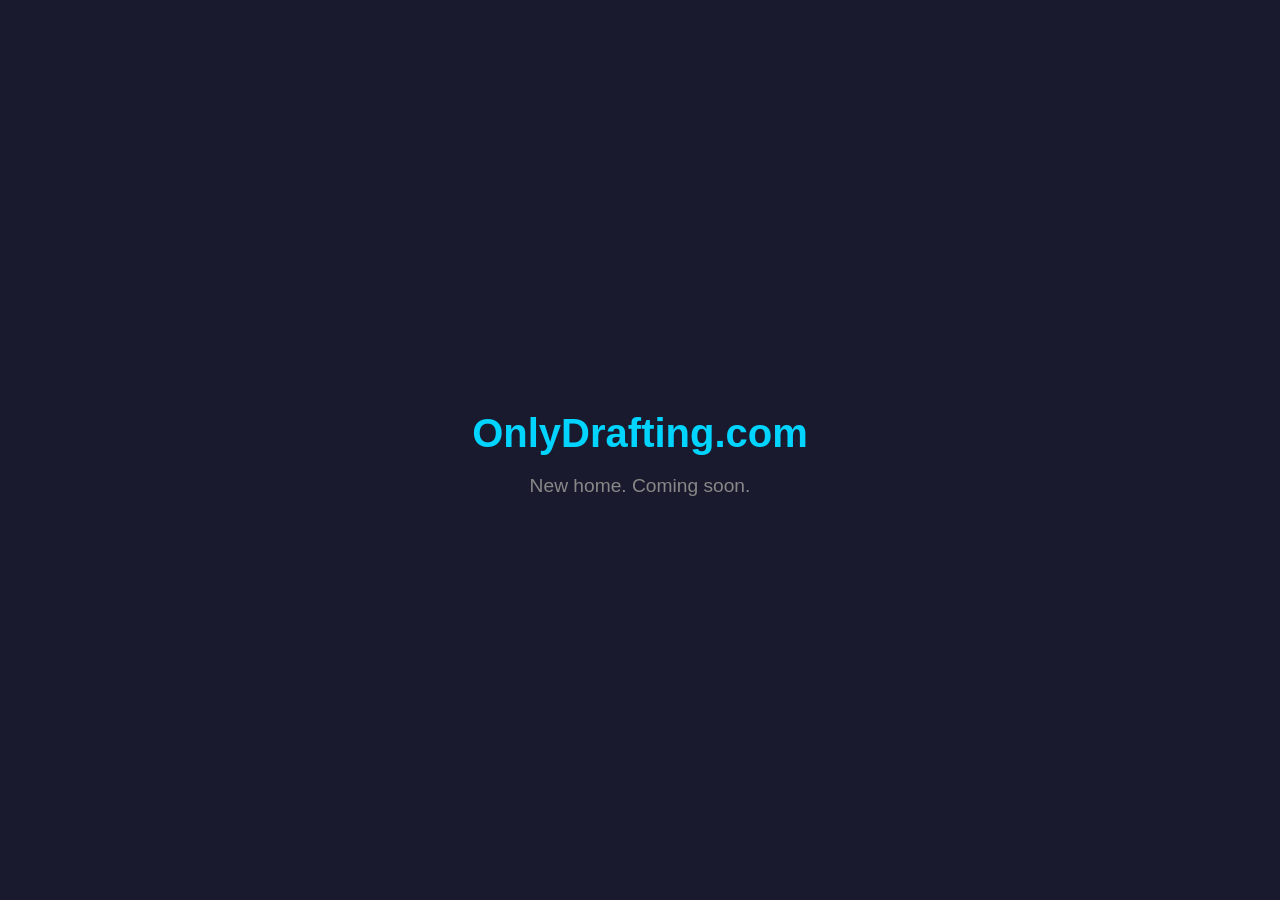
==== commit 17bd568d: "Replace index.html with new placeholder (site migration) Co-Authored-By: Claude Sonnet 4.6 <noreply@" ====
--- a/public/index.html
+++ b/public/index.html
@@ -1,1578 +1,20 @@
 <!DOCTYPE html>
 <html lang="en">
 <head>
-<meta charset="UTF-8">
-<link rel="icon" type="image/jpeg" href="/logo.jpg">
-<meta name="viewport" content="width=device-width, initial-scale=1.0">
-<title>Pacific Bim Engineering Services | Permit Drafting & ePlans Coordination in Hawai'i</title>
-<meta name="description" content="Pacific Bim Engineering Services provides professional permit drafting, REVIT plan sets, and ePlans coordination for residential, commercial, and ADU projects across Hawai'i. 100% approval rate.">
-<meta name="keywords" content="permit drafting Hawaii, ePlans coordination, REVIT drafting, ADU permit plans, building permit Hawaii, Pacific Bim Engineering, Honolulu permit services, residential permit drafting, commercial permit plans, Oahu building permits">
-<meta name="author" content="Pacific Bim Engineering Services">
-<meta name="robots" content="index, follow">
-<link rel="canonical" href="https://onlydrafting.com/">
-
-<!-- Open Graph -->
-<meta property="og:type" content="website">
-<meta property="og:url" content="https://onlydrafting.com/">
-<meta property="og:title" content="Pacific Bim Engineering Services | Permit Drafting & ePlans Coordination in Hawai'i">
-<meta property="og:description" content="Professional permit drafting, REVIT plan sets, and ePlans coordination for residential, commercial, and ADU projects across Hawai'i. 100% approval rate.">
-<meta property="og:image" content="https://onlydrafting.com/logo.jpg">
-<meta property="og:image:width" content="800">
-<meta property="og:image:height" content="800">
-<meta property="og:site_name" content="Pacific Bim Engineering Services">
-<meta property="og:locale" content="en_US">
-
-<!-- Twitter Card -->
-<meta name="twitter:card" content="summary_large_image">
-<meta name="twitter:title" content="Pacific Bim Engineering Services | Permit Drafting in Hawai'i">
-<meta name="twitter:description" content="Professional permit drafting, REVIT plan sets, and ePlans coordination for residential, commercial, and ADU projects across Hawai'i.">
-<meta name="twitter:image" content="https://onlydrafting.com/logo.jpg">
-
-<!-- Structured Data: Organization -->
-<script type="application/ld+json">
-{
-  "@context": "https://schema.org",
-  "@type": "Organization",
-  "name": "Pacific Bim Engineering Services",
-  "url": "https://onlydrafting.com",
-  "logo": "https://onlydrafting.com/logo.jpg",
-  "description": "Professional permit drafting, REVIT plan sets, and ePlans coordination for residential, commercial, and ADU projects across Hawai'i.",
-  "areaServed": {
-    "@type": "State",
-    "name": "Hawaii",
-    "sameAs": "https://en.wikipedia.org/wiki/Hawaii"
-  },
-  "contactPoint": {
-    "@type": "ContactPoint",
-    "contactType": "customer service",
-    "email": "elmoherrera2014@gmail.com",
-    "url": "https://wa.me/639294142510",
-    "availableLanguage": "English"
-  }
-}
-</script>
-
-<!-- Structured Data: WebSite -->
-<script type="application/ld+json">
-{
-  "@context": "https://schema.org",
-  "@type": "WebSite",
-  "name": "Pacific Bim Engineering Services",
-  "url": "https://onlydrafting.com",
-  "description": "Permit drafting and ePlans coordination services in Hawai'i"
-}
-</script>
-
-<!-- Structured Data: LocalBusiness -->
-<script type="application/ld+json">
-{
-  "@context": "https://schema.org",
-  "@type": "ProfessionalService",
-  "name": "Pacific Bim Engineering Services",
-  "url": "https://onlydrafting.com",
-  "logo": "https://onlydrafting.com/logo.jpg",
-  "description": "Permit drafting, REVIT plan sets, and ePlans coordination for residential, commercial, and ADU projects in Hawai'i.",
-  "areaServed": "Hawaii",
-  "priceRange": "$$",
-  "knowsAbout": ["Permit Drafting", "REVIT", "ePlans Coordination", "ADU Plans", "Building Permits", "Construction Documents"],
-  "hasOfferCatalog": {
-    "@type": "OfferCatalog",
-    "name": "Permit Drafting Services",
-    "itemListElement": [
-      {
-        "@type": "Offer",
-        "itemOffered": {
-          "@type": "Service",
-          "name": "Full Permit Set + ePlans Coordination",
-          "description": "Complete REVIT-native permit plan sets with full ePlans submission and coordination through approval"
-        }
-      },
-      {
-        "@type": "Offer",
-        "itemOffered": {
-          "@type": "Service",
-          "name": "ePlans Coordination Only",
-          "description": "Submission, tracking, and resubmission management for the County ePlans system"
-        }
-      },
-      {
-        "@type": "Offer",
-        "itemOffered": {
-          "@type": "Service",
-          "name": "Plan Revisions & Corrections",
-          "description": "Addressing County review comments and corrections on existing permit plans"
-        }
-      }
-    ]
-  }
-}
-</script>
-
-<link rel="preload" href="/logo.jpg" as="image" type="image/jpeg">
-<link rel="preconnect" href="https://fonts.googleapis.com">
-<link rel="preconnect" href="https://fonts.gstatic.com" crossorigin>
-<link href="https://fonts.googleapis.com/css2?family=Lora:wght@400;500;600;700&family=Plus+Jakarta+Sans:wght@300;400;500;600;700&family=JetBrains+Mono:wght@400;500&display=swap" rel="stylesheet">
-<style>
-  :root {
-    --sky: #F0F6FB;
-    --cloud: #FFFFFF;
-    --sand: #FBF8F4;
-    --sand-warm: #F5F0E8;
-    --ocean-deep: #1A6B9C;
-    --ocean: #2B88BF;
-    --ocean-mid: #5BA4D4;
-    --ocean-light: #A8D4F0;
-    --ocean-pale: #D6ECFA;
-    --ocean-whisper: #EAF4FB;
-    --seafoam: #B8E0D2;
-    --seafoam-light: #DFF0EA;
-    --coral-soft: #F2C4B6;
-    --coral-hint: #FAE8E0;
-    --sunset: #E8A87C;
-    --heading: #1C3A52;
-    --text: #3D5468;
-    --text-light: #7A95A8;
-    --text-muted: #A3BDCE;
-    --border: #E2EBF0;
-    --border-warm: #E8DFD2;
-    --white: #FFFFFF;
-    --font-heading: 'Lora', serif;
-    --font-body: 'Plus Jakarta Sans', sans-serif;
-    --font-mono: 'JetBrains Mono', monospace;
-  }
-
-  * { margin: 0; padding: 0; box-sizing: border-box; }
-  html { scroll-behavior: smooth; }
-  body {
-    font-family: var(--font-body);
-    color: var(--text);
-    background: var(--sky);
-    overflow-x: hidden;
-    -webkit-font-smoothing: antialiased;
-  }
-
-  /* ====== NAV ====== */
-  nav {
-    position: fixed; top: 0; left: 0; right: 0; z-index: 100;
-    display: flex; justify-content: space-between; align-items: center;
-    padding: 16px 48px;
-    background: rgba(255,255,255,0.82);
-    backdrop-filter: blur(20px) saturate(1.4);
-    border-bottom: 1px solid rgba(43,136,191,0.08);
-    transition: all 0.4s ease;
-  }
-  nav.scrolled {
-    padding: 10px 48px;
-    box-shadow: 0 4px 30px rgba(26,107,156,0.06);
-  }
-
-  .logo { display: flex; align-items: center; gap: 14px; text-decoration: none; }
-  .logo-mark {
-    height: 44px; width: 44px;
-    border-radius: 10px;
-    object-fit: cover;
-    box-shadow: 0 2px 12px rgba(43,136,191,0.25);
-  }
-
-  .logo-text { display: flex; flex-direction: column; }
-  .logo-name {
-    font-family: var(--font-heading);
-    font-size: 20px; color: var(--heading);
-    font-weight: 700; letter-spacing: 0.5px; line-height: 1;
-  }
-  .logo-sub {
-    font-size: 10px; letter-spacing: 2.5px;
-    color: var(--ocean);
-    text-transform: uppercase;
-    font-weight: 600; margin-top: 3px;
-  }
-
-  .nav-links { display: flex; gap: 32px; align-items: center; }
-  .nav-links a {
-    color: var(--text-light);
-    text-decoration: none;
-    font-size: 14px; font-weight: 500;
-    letter-spacing: 0.3px;
-    transition: color 0.3s;
-  }
-  .nav-links a:hover { color: var(--ocean); }
-  .nav-cta {
-    background: linear-gradient(135deg, var(--ocean), var(--ocean-mid)) !important;
-    color: white !important;
-    padding: 10px 24px !important;
-    border-radius: 8px;
-    font-weight: 600 !important;
-    transition: transform 0.3s, box-shadow 0.3s !important;
-    box-shadow: 0 2px 12px rgba(43,136,191,0.2);
-  }
-  .nav-cta:hover { transform: translateY(-2px); box-shadow: 0 6px 24px rgba(43,136,191,0.3); }
-
-  .nav-toggle { display: none; background: none; border: none; cursor: pointer; padding: 4px; }
-  .nav-toggle span {
-    display: block; width: 22px; height: 2px;
-    background: var(--heading); margin: 5px 0; transition: 0.3s; border-radius: 2px;
-  }
-
-  /* ====== HERO ====== */
-  .hero {
-    min-height: 100vh;
-    background: linear-gradient(180deg, var(--cloud) 0%, var(--sky) 40%, var(--ocean-whisper) 100%);
-    position: relative;
-    display: flex; align-items: center; justify-content: center;
-    padding: 100px 48px 80px;
-    overflow: hidden;
-  }
-  /* Soft wave decoration */
-  .hero::after {
-    content: '';
-    position: absolute; bottom: -2px; left: 0; right: 0;
-    height: 120px;
-    background: var(--sand);
-    clip-path: ellipse(55% 70% at 50% 100%);
-    z-index: 2;
-  }
-  /* Subtle circles/bubbles */
-  .hero-deco-1, .hero-deco-2, .hero-deco-3 {
-    position: absolute; border-radius: 50%;
-    z-index: 0;
-  }
-  .hero-deco-1 {
-    width: 500px; height: 500px;
-    background: radial-gradient(circle, rgba(168,212,240,0.2), transparent 70%);
-    top: -100px; right: -100px;
-  }
-  .hero-deco-2 {
-    width: 350px; height: 350px;
-    background: radial-gradient(circle, rgba(184,224,210,0.2), transparent 70%);
-    bottom: 100px; left: -80px;
-  }
-  .hero-deco-3 {
-    width: 200px; height: 200px;
-    background: radial-gradient(circle, rgba(242,196,182,0.2), transparent 70%);
-    top: 200px; right: 30%;
-  }
-
-  .hero-content { max-width: 680px; margin: 0 auto; text-align: center; position: relative; z-index: 3; }
-
-  /* ====== HERO BACKGROUND DOCUMENTS ====== */
-  .hero-doc {
-    position: absolute;
-    z-index: 1;
-    opacity: 0.12;
-    pointer-events: none;
-    animation: fadeUp 1.2s ease 0.3s both;
-  }
-  .hero-doc-left {
-    left: 3%; top: 12%;
-    transform: rotate(-8deg);
-  }
-  .hero-doc-right {
-    right: 3%; top: 15%;
-    transform: rotate(6deg);
-  }
-  /* Blueprint / floor plan */
-  .blueprint {
-    width: 320px; height: 400px;
-    background: var(--cloud);
-    border: 2px solid var(--ocean);
-    border-radius: 6px;
-    padding: 20px;
-    position: relative;
-    box-shadow: 0 8px 40px rgba(26,107,156,0.15);
-  }
-  .blueprint::before {
-    content: 'PERMIT PLAN SET';
-    position: absolute; top: 12px; left: 20px;
-    font-family: var(--font-mono);
-    font-size: 9px; font-weight: 700;
-    letter-spacing: 2px;
-    color: var(--ocean);
-  }
-  .blueprint::after {
-    content: 'PBES-2026-047';
-    position: absolute; top: 12px; right: 20px;
-    font-family: var(--font-mono);
-    font-size: 8px; font-weight: 500;
-    color: var(--ocean-mid);
-  }
-  .bp-grid {
-    width: 100%; height: 100%;
-    background:
-      repeating-linear-gradient(0deg, transparent, transparent 19px, var(--ocean-pale) 19px, var(--ocean-pale) 20px),
-      repeating-linear-gradient(90deg, transparent, transparent 19px, var(--ocean-pale) 19px, var(--ocean-pale) 20px);
-    position: relative; margin-top: 14px; border: 1px solid var(--ocean-pale);
-  }
-  /* Floor plan shapes inside the grid */
-  .bp-room {
-    position: absolute;
-    border: 2px solid var(--ocean-mid);
-    background: rgba(43,136,191,0.04);
-  }
-  .bp-room::after {
-    font-family: var(--font-mono);
-    font-size: 7px; color: var(--ocean);
-    position: absolute; bottom: 3px; left: 4px;
-    letter-spacing: 0.5px;
-  }
-  .bp-r1 { top: 8%; left: 5%; width: 55%; height: 40%; }
-  .bp-r1::after { content: 'LIVING / KITCHEN'; }
-  .bp-r2 { top: 8%; right: 5%; width: 32%; height: 22%; }
-  .bp-r2::after { content: 'BEDROOM'; }
-  .bp-r3 { top: 34%; right: 5%; width: 32%; height: 14%; }
-  .bp-r3::after { content: 'BATH'; }
-  .bp-r4 { bottom: 8%; left: 5%; width: 40%; height: 35%; }
-  .bp-r4::after { content: 'BEDROOM 2'; }
-  .bp-r5 { bottom: 8%; right: 5%; width: 48%; height: 16%; }
-  .bp-r5::after { content: 'LANAI'; border-style: dashed; }
-  .bp-dim {
-    position: absolute;
-    font-family: var(--font-mono);
-    font-size: 7px; color: var(--ocean-mid);
-  }
-  .bp-dim-top { top: 2px; left: 50%; transform: translateX(-50%); }
-  .bp-dim-side { top: 50%; left: -2px; transform: translateY(-50%) rotate(-90deg); }
-
-  /* ePlans document */
-  .eplans-doc {
-    width: 280px; height: 370px;
-    background: var(--cloud);
-    border: 2px solid var(--ocean-pale);
-    border-radius: 6px;
-    padding: 20px;
-    position: relative;
-    box-shadow: 0 8px 40px rgba(26,107,156,0.12);
-  }
-  .eplans-header {
-    font-family: var(--font-mono);
-    font-size: 8px; font-weight: 700;
-    letter-spacing: 2px; color: var(--ocean);
-    text-transform: uppercase;
-    padding-bottom: 10px;
-    border-bottom: 1.5px solid var(--ocean-pale);
-    margin-bottom: 14px;
-  }
-  .eplans-field {
-    margin-bottom: 10px;
-  }
-  .eplans-label {
-    font-family: var(--font-mono);
-    font-size: 7px; font-weight: 600;
-    letter-spacing: 1px; color: var(--text-muted);
-    text-transform: uppercase;
-    margin-bottom: 3px;
-  }
-  .eplans-val {
-    height: 8px;
-    background: var(--ocean-whisper);
-    border-radius: 3px;
-    width: 80%;
-  }
-  .eplans-val.short { width: 50%; }
-  .eplans-val.med { width: 65%; }
-  /* Stage tracker inside doc */
-  .eplans-stages {
-    display: flex; gap: 6px; align-items: center;
-    margin: 16px 0 12px;
-  }
-  .eplans-stage-dot {
-    width: 18px; height: 18px;
-    border-radius: 50%;
-    display: flex; align-items: center; justify-content: center;
-    font-size: 8px; font-weight: 700;
-  }
-  .eplans-stage-dot.done {
-    background: var(--seafoam);
-    color: white;
-  }
-  .eplans-stage-dot.current {
-    background: linear-gradient(135deg, var(--ocean), var(--ocean-mid));
-    color: white;
-    box-shadow: 0 2px 8px rgba(43,136,191,0.3);
-  }
-  .eplans-stage-dot.pending {
-    background: var(--border);
-    color: var(--text-muted);
-  }
-  .eplans-stage-line {
-    flex: 1; height: 2px;
-    background: var(--border);
-  }
-  .eplans-stage-line.done { background: var(--seafoam); }
-  /* Approved stamp */
-  .eplans-stamp {
-    position: absolute;
-    bottom: 30px; right: 20px;
-    width: 90px; height: 90px;
-    border: 3px solid #2D8C6E;
-    border-radius: 50%;
-    display: flex; align-items: center; justify-content: center;
-    transform: rotate(-15deg);
-  }
-  .eplans-stamp-text {
-    font-family: var(--font-heading);
-    font-size: 13px; font-weight: 700;
-    color: #2D8C6E;
-    letter-spacing: 3px;
-    text-transform: uppercase;
-  }
-
-  @media (max-width: 1200px) {
-    .hero-doc-left { left: -2%; }
-    .hero-doc-right { right: -2%; }
-  }
-  @media (max-width: 1024px) {
-    .hero-doc { opacity: 0.06; }
-    .blueprint { width: 240px; height: 300px; }
-    .eplans-doc { width: 220px; height: 290px; }
-  }
-  @media (max-width: 768px) {
-    .hero-doc { display: none; }
-  }
-
-  .hero-badge {
-    display: inline-flex; align-items: center; gap: 8px;
-    padding: 8px 18px;
-    background: var(--ocean-whisper);
-    border: 1px solid var(--ocean-pale);
-    border-radius: 50px;
-    color: var(--ocean);
-    font-size: 12px; font-weight: 600;
-    letter-spacing: 1.5px; text-transform: uppercase;
-    margin-bottom: 28px;
-    animation: fadeUp 0.8s ease both;
-  }
-  .badge-dot {
-    width: 6px; height: 6px;
-    background: var(--ocean);
-    border-radius: 50%;
-    animation: pulse 2.5s ease-in-out infinite;
-  }
-  @keyframes pulse { 0%,100%{opacity:1} 50%{opacity:0.35} }
-
-  .hero h1 {
-    font-family: var(--font-heading);
-    font-size: clamp(34px, 4.8vw, 58px);
-    color: var(--heading);
-    line-height: 1.15;
-    margin-bottom: 22px;
-    animation: fadeUp 0.8s ease 0.15s both;
-    font-weight: 700;
-  }
-  .hero h1 .accent {
-    color: var(--ocean);
-    position: relative;
-  }
-  .hero h1 .accent::after {
-    content: '';
-    position: absolute; bottom: 2px; left: 0; right: 0;
-    height: 8px;
-    background: var(--ocean-pale);
-    z-index: -1;
-    border-radius: 4px;
-  }
-
-  .hero-desc {
-    font-size: 17px; line-height: 1.75;
-    color: var(--text-light);
-    max-width: 540px;
-    margin-bottom: 36px;
-    animation: fadeUp 0.8s ease 0.3s both;
-  }
-
-  @keyframes fadeUp {
-    from { opacity: 0; transform: translateY(24px); }
-    to { opacity: 1; transform: translateY(0); }
-  }
-
-  .hero-actions {
-    display: flex; gap: 14px; flex-wrap: wrap; justify-content: center;
-    animation: fadeUp 0.8s ease 0.45s both;
-  }
-  .btn {
-    display: inline-flex; align-items: center; gap: 8px;
-    padding: 15px 30px;
-    border-radius: 10px;
-    font-family: var(--font-body);
-    font-size: 15px; font-weight: 600;
-    text-decoration: none;
-    cursor: pointer; border: none;
-    transition: all 0.3s ease;
-  }
-  .btn-primary {
-    background: linear-gradient(135deg, var(--ocean), var(--ocean-mid));
-    color: white;
-    box-shadow: 0 4px 18px rgba(43,136,191,0.25);
-  }
-  .btn-primary:hover {
-    transform: translateY(-2px);
-    box-shadow: 0 8px 30px rgba(43,136,191,0.3);
-  }
-  .btn-outline {
-    background: var(--cloud);
-    color: var(--ocean);
-    border: 1.5px solid var(--ocean-pale);
-  }
-  .btn-outline:hover {
-    border-color: var(--ocean);
-    background: var(--ocean-whisper);
-  }
-
-  .hero-stats {
-    display: flex; gap: 40px;
-    margin-top: 56px;
-    padding-top: 32px;
-    border-top: 1px solid var(--border);
-    animation: fadeUp 0.8s ease 0.6s both;
-  }
-  .stat-num {
-    font-family: var(--font-heading);
-    font-size: 34px; color: var(--ocean-deep);
-    line-height: 1; font-weight: 700;
-  }
-  .stat-label {
-    font-size: 12px; color: var(--text-muted);
-    margin-top: 5px; letter-spacing: 0.5px; font-weight: 500;
-  }
-
-  /* ====== SECTION COMMON ====== */
-  section { padding: 90px 48px; }
-  .section-label {
-    font-size: 11px; font-weight: 700;
-    letter-spacing: 3px; text-transform: uppercase;
-    color: var(--ocean);
-    margin-bottom: 12px;
-  }
-  .section-title {
-    font-family: var(--font-heading);
-    font-size: clamp(26px, 3.2vw, 42px);
-    color: var(--heading);
-    line-height: 1.2;
-    margin-bottom: 18px;
-    font-weight: 700;
-  }
-  .section-desc {
-    font-size: 16px; line-height: 1.7;
-    color: var(--text-light);
-    max-width: 560px;
-  }
-
-  /* ====== SERVICES ====== */
-  .services { background: var(--sand); }
-  .services-header { text-align: center; margin-bottom: 52px; }
-  .services-header .section-desc { margin: 0 auto; }
-
-  .services-grid {
-    display: grid;
-    grid-template-columns: repeat(auto-fit, minmax(300px, 1fr));
-    gap: 22px;
-    max-width: 1200px;
-    margin: 0 auto;
-  }
-  .service-card {
-    padding: 34px;
-    background: var(--cloud);
-    border: 1px solid var(--border);
-    border-radius: 14px;
-    transition: all 0.4s ease;
-    position: relative;
-    overflow: hidden;
-  }
-  .service-card::before {
-    content: '';
-    position: absolute; top: 0; left: 0; right: 0;
-    height: 3px;
-    background: linear-gradient(90deg, var(--ocean), var(--ocean-light));
-    transform: scaleX(0);
-    transform-origin: left;
-    transition: transform 0.4s ease;
-    border-radius: 14px 14px 0 0;
-  }
-  .service-card:hover {
-    transform: translateY(-4px);
-    box-shadow: 0 12px 40px rgba(26,107,156,0.08);
-    border-color: var(--ocean-pale);
-  }
-  .service-card:hover::before { transform: scaleX(1); }
-
-  .service-icon {
-    width: 52px; height: 52px;
-    background: var(--ocean-whisper);
-    border-radius: 12px;
-    display: flex; align-items: center; justify-content: center;
-    font-size: 24px;
-    margin-bottom: 18px;
-  }
-  .service-card h3 {
-    font-family: var(--font-heading);
-    font-size: 20px;
-    color: var(--heading);
-    margin-bottom: 10px;
-    font-weight: 600;
-  }
-  .service-card p {
-    font-size: 14.5px; line-height: 1.65;
-    color: var(--text-light);
-  }
-
-  /* ====== PROCESS ====== */
-  .process {
-    background: linear-gradient(180deg, var(--ocean-whisper), var(--sky));
-    position: relative; overflow: hidden;
-  }
-  .process-header { margin-bottom: 52px; text-align: center; }
-  .process-header .section-desc { margin: 0 auto; }
-
-  .process-steps {
-    display: grid;
-    grid-template-columns: repeat(auto-fit, minmax(240px, 1fr));
-    gap: 24px;
-    max-width: 1100px;
-    margin: 0 auto;
-  }
-  .step {
-    padding: 32px;
-    border-radius: 14px;
-    background: var(--cloud);
-    border: 1px solid var(--border);
-    transition: all 0.4s;
-    position: relative;
-  }
-  .step:hover {
-    transform: translateY(-3px);
-    box-shadow: 0 8px 30px rgba(26,107,156,0.07);
-  }
-
-  .step-num {
-    font-family: var(--font-mono);
-    font-size: 12px; font-weight: 600;
-    color: var(--ocean);
-    letter-spacing: 1px;
-    margin-bottom: 16px;
-    display: flex; align-items: center; gap: 10px;
-  }
-  .step-num::after {
-    content: '';
-    flex: 1; height: 1px;
-    background: var(--ocean-pale);
-  }
-  .step h3 {
-    font-family: var(--font-heading);
-    font-size: 19px; color: var(--heading);
-    margin-bottom: 10px; font-weight: 600;
-  }
-  .step p {
-    font-size: 14px; line-height: 1.65;
-    color: var(--text-light);
-  }
-
-  /* ====== AUDIENCE ====== */
-  .audience { background: var(--cloud); }
-  .audience-header { text-align: center; margin-bottom: 52px; }
-  .audience-header .section-desc { margin: 0 auto; }
-
-  .audience-grid {
-    display: grid;
-    grid-template-columns: repeat(auto-fit, minmax(200px, 1fr));
-    gap: 22px;
-    max-width: 1100px;
-    margin: 0 auto;
-  }
-  .audience-card {
-    background: var(--sky);
-    padding: 32px 24px;
-    border-radius: 14px;
-    border: 1px solid var(--border);
-    text-align: center;
-    transition: all 0.4s;
-  }
-  .audience-card:hover {
-    transform: translateY(-4px);
-    box-shadow: 0 10px 36px rgba(26,107,156,0.07);
-    background: var(--ocean-whisper);
-  }
-
-  .audience-icon {
-    width: 60px; height: 60px;
-    background: linear-gradient(135deg, var(--ocean-pale), var(--seafoam-light));
-    border-radius: 14px;
-    display: flex; align-items: center; justify-content: center;
-    font-size: 26px;
-    margin: 0 auto 16px;
-  }
-  .audience-card h3 {
-    font-family: var(--font-heading);
-    font-size: 18px;
-    color: var(--heading);
-    margin-bottom: 8px;
-    font-weight: 600;
-  }
-  .audience-card p {
-    font-size: 13.5px; line-height: 1.6;
-    color: var(--text-light);
-  }
-
-  /* ====== TOOLS ====== */
-  .tools { background: var(--sand); }
-  .tools-header { text-align: center; margin-bottom: 48px; }
-  .tools-header .section-desc { margin: 0 auto; }
-
-  .tools-strip {
-    display: flex; justify-content: center; flex-wrap: wrap;
-    gap: 14px;
-    max-width: 900px; margin: 0 auto;
-  }
-  .tool-badge {
-    display: flex; align-items: center; gap: 10px;
-    padding: 12px 24px;
-    background: var(--cloud);
-    border: 1px solid var(--border);
-    border-radius: 50px;
-    font-size: 13px; font-weight: 600;
-    color: var(--heading);
-    transition: all 0.3s;
-  }
-  .tool-badge:hover {
-    border-color: var(--ocean-light);
-    background: var(--ocean-whisper);
-    color: var(--ocean-deep);
-  }
-  .tool-dot {
-    width: 8px; height: 8px;
-    border-radius: 50%;
-    background: linear-gradient(135deg, var(--ocean), var(--ocean-light));
-  }
-
-  /* ====== TRUST ====== */
-  .trust {
-    background: linear-gradient(180deg, var(--cloud), var(--sky));
-  }
-  .trust-header { text-align: center; margin-bottom: 52px; }
-  .trust-header .section-desc { margin: 0 auto; }
-
-  .trust-grid {
-    display: grid;
-    grid-template-columns: repeat(auto-fit, minmax(280px, 1fr));
-    gap: 20px;
-    max-width: 1000px;
-    margin: 0 auto;
-  }
-  .trust-item {
-    display: flex; gap: 14px;
-    padding: 26px;
-    background: var(--cloud);
-    border-radius: 12px;
-    border: 1px solid var(--border);
-    transition: all 0.3s;
-  }
-  .trust-item:hover {
-    box-shadow: 0 6px 24px rgba(26,107,156,0.06);
-  }
-  .trust-check {
-    flex-shrink: 0;
-    width: 30px; height: 30px;
-    background: linear-gradient(135deg, var(--ocean), var(--ocean-mid));
-    border-radius: 8px;
-    display: flex; align-items: center; justify-content: center;
-    color: white; font-size: 14px; font-weight: 700;
-  }
-  .trust-item h4 {
-    font-size: 15px; font-weight: 600;
-    color: var(--heading);
-    margin-bottom: 4px;
-  }
-  .trust-item p {
-    font-size: 13.5px; line-height: 1.6;
-    color: var(--text-light);
-  }
-
-  /* ====== ISLAND BAR ====== */
-  .island-bar {
-    padding: 18px 48px;
-    text-align: center;
-    font-size: 12.5px;
-    letter-spacing: 0.8px;
-    color: var(--text-muted);
-    background: var(--cloud);
-    border-top: 1px solid var(--border);
-    border-bottom: 1px solid var(--border);
-    font-weight: 500;
-  }
-  .island-bar span { margin: 0 10px; opacity: 0.4; }
-
-  /* ====== CTA ====== */
-  .cta-section {
-    background: linear-gradient(135deg, var(--ocean-whisper) 0%, var(--seafoam-light) 50%, var(--coral-hint) 100%);
-    text-align: center;
-    position: relative; overflow: hidden;
-    border-top: 1px solid var(--border);
-  }
-  .cta-section::before {
-    content: '';
-    position: absolute; inset: 0;
-    background: radial-gradient(ellipse at 50% 50%, rgba(43,136,191,0.06) 0%, transparent 60%);
-  }
-  .cta-content { position: relative; z-index: 1; max-width: 600px; margin: 0 auto; }
-  .cta-content .section-title { color: var(--heading); margin-bottom: 14px; }
-  .cta-content .section-desc { color: var(--text-light); margin: 0 auto 32px; }
-  .cta-buttons { display: flex; justify-content: center; gap: 14px; flex-wrap: wrap; }
-
-  /* ====== FOOTER ====== */
-  footer {
-    background: var(--heading);
-    padding: 56px 48px 28px;
-    color: rgba(255,255,255,0.4);
-    font-size: 13px;
-  }
-  .footer-inner {
-    max-width: 1200px; margin: 0 auto;
-    display: flex; justify-content: space-between;
-    flex-wrap: wrap; gap: 40px;
-  }
-  .footer-brand { max-width: 300px; }
-  .footer-brand .logo { margin-bottom: 14px; }
-  .footer-brand .logo .logo-name { color: white; }
-  .footer-brand .logo .logo-sub { color: var(--ocean-light); }
-  .footer-brand .logo .logo-mark { box-shadow: none; }
-  .footer-brand p { line-height: 1.7; }
-  .footer-col h4 {
-    color: rgba(255,255,255,0.7); font-size: 12px; font-weight: 600;
-    letter-spacing: 1.5px; text-transform: uppercase; margin-bottom: 14px;
-  }
-  .footer-col a {
-    display: block; color: rgba(255,255,255,0.35);
-    text-decoration: none; margin-bottom: 9px; transition: color 0.3s;
-  }
-  .footer-col a:hover { color: var(--ocean-light); }
-  .footer-bottom {
-    max-width: 1200px; margin: 36px auto 0;
-    padding-top: 20px;
-    border-top: 1px solid rgba(255,255,255,0.06);
-    display: flex; justify-content: space-between;
-    flex-wrap: wrap; gap: 12px; font-size: 11px;
-  }
-
-  /* ====== RESPONSIVE ====== */
-  @media (max-width: 768px) {
-    nav { padding: 12px 20px; }
-    .nav-links { display: none; }
-    .nav-toggle { display: block; }
-    .nav-links.open {
-      display: flex; flex-direction: column;
-      position: absolute; top: 100%; left: 0; right: 0;
-      background: rgba(255,255,255,0.97);
-      backdrop-filter: blur(20px);
-      padding: 20px;
-      border-top: 1px solid var(--border);
-    }
-    .nav-links.open a { color: var(--text); padding: 8px 0; }
-    section { padding: 56px 20px; }
-    .hero { padding: 80px 20px 80px; }
-    .hero h1 { font-size: clamp(28px, 7vw, 42px); }
-    .hero-stats { gap: 20px; flex-wrap: wrap; }
-    .stat-num { font-size: 26px; }
-    .footer-inner { flex-direction: column; }
-    .island-bar { padding: 14px 20px; font-size: 11px; }
-    .audience-grid { grid-template-columns: repeat(auto-fit, minmax(160px, 1fr)); }
-  }
-
-  /* ====== CHAT WIDGET ====== */
-  .chat-fab {
-    position: fixed;
-    bottom: 28px; right: 28px;
-    z-index: 998;
-  }
-  .chat-toggle {
-    width: 60px; height: 60px;
-    border-radius: 50%;
-    background: linear-gradient(135deg, #2B88BF, #5BA4D4);
-    border: none;
-    display: flex; align-items: center; justify-content: center;
-    cursor: pointer;
-    box-shadow: 0 4px 24px rgba(43,136,191,0.35);
-    transition: transform 0.3s, box-shadow 0.3s;
-    position: relative;
-    animation: fadeUp 0.8s ease 1s both;
-  }
-  .chat-toggle:hover {
-    transform: scale(1.08);
-    box-shadow: 0 6px 32px rgba(43,136,191,0.4);
-  }
-  .chat-toggle svg { width: 28px; height: 28px; fill: white; }
-  .chat-toggle.open svg.icon-chat { display: none; }
-  .chat-toggle.open svg.icon-close { display: block; }
-  .chat-toggle:not(.open) svg.icon-close { display: none; }
-
-  /* Online indicator dot */
-  .online-dot {
-    position: absolute; top: 2px; right: 2px;
-    width: 14px; height: 14px;
-    border-radius: 50%;
-    background: #25D366;
-    border: 2.5px solid white;
-    animation: onlinePulse 2s ease-in-out infinite;
-  }
-  .online-dot.offline {
-    background: #A3BDCE;
-    animation: none;
-  }
-  @keyframes onlinePulse {
-    0%, 100% { box-shadow: 0 0 0 0 rgba(37,211,102,0.4); }
-    50% { box-shadow: 0 0 0 6px rgba(37,211,102,0); }
-  }
-
-  /* Expanded panel */
-  .chat-panel {
-    position: absolute;
-    bottom: 72px; right: 0;
-    width: 300px;
-    background: white;
-    border-radius: 16px;
-    box-shadow: 0 12px 48px rgba(26,107,156,0.15);
-    border: 1px solid #E2EBF0;
-    overflow: hidden;
-    transform: scale(0.9) translateY(10px);
-    opacity: 0;
-    pointer-events: none;
-    transition: all 0.3s ease;
-    transform-origin: bottom right;
-  }
-  .chat-panel.open {
-    transform: scale(1) translateY(0);
-    opacity: 1;
-    pointer-events: auto;
-  }
-  .chat-panel-header {
-    padding: 20px 20px 16px;
-    background: linear-gradient(135deg, #1C3A52 0%, #2B5A78 100%);
-    color: white;
-  }
-  .chat-panel-status {
-    display: flex; align-items: center; gap: 8px;
-    font-size: 12px; font-weight: 600;
-    margin-bottom: 10px;
-  }
-  .status-dot {
-    width: 8px; height: 8px;
-    border-radius: 50%;
-    background: #25D366;
-  }
-  .status-dot.offline { background: #F59E0B; }
-  .chat-panel-title {
-    font-family: var(--font-heading);
-    font-size: 18px; font-weight: 700;
-    margin-bottom: 4px;
-  }
-  .chat-panel-sub {
-    font-size: 12px;
-    opacity: 0.7;
-  }
-  .chat-options {
-    padding: 16px;
-  }
-  .chat-option {
-    display: flex; align-items: center; gap: 14px;
-    padding: 14px 16px;
-    border-radius: 12px;
-    border: 1.5px solid #E2EBF0;
-    background: white;
-    text-decoration: none;
-    color: #1C3A52;
-    margin-bottom: 10px;
-    transition: all 0.25s;
-    cursor: pointer;
-  }
-  .chat-option:last-child { margin-bottom: 0; }
-  .chat-option:hover {
-    border-color: #A8D4F0;
-    background: #EAF4FB;
-    transform: translateX(4px);
-  }
-  .chat-option-icon {
-    width: 40px; height: 40px;
-    border-radius: 10px;
-    display: flex; align-items: center; justify-content: center;
-    font-size: 20px;
-    flex-shrink: 0;
-  }
-  .chat-option-icon.wa { background: #E7F9EE; }
-  .chat-option-icon.live { background: #EAF4FB; }
-  .chat-option-icon.email { background: #FBF8F4; }
-  .chat-option-label {
-    font-size: 14px; font-weight: 600;
-  }
-  .chat-option-desc {
-    font-size: 11px; color: #7A95A8;
-    margin-top: 1px;
-  }
-  .chat-panel-footer {
-    padding: 12px 20px;
-    background: #F7FAFC;
-    border-top: 1px solid #E2EBF0;
-    font-size: 11px;
-    color: #A3BDCE;
-    text-align: center;
-  }
-  .chat-panel-footer strong { color: #7A95A8; }
-
-  /* ====== CONTACT FORM ====== */
-  .contact-form {
-    text-align: left;
-  }
-  .form-group {
-    margin-bottom: 18px;
-  }
-  .form-group label {
-    display: block;
-    font-size: 13px; font-weight: 600;
-    color: var(--heading);
-    margin-bottom: 6px;
-    letter-spacing: 0.2px;
-  }
-  .form-group input,
-  .form-group textarea {
-    width: 100%;
-    padding: 13px 16px;
-    border: 1.5px solid var(--border);
-    border-radius: 10px;
-    font-family: var(--font-body);
-    font-size: 14px;
-    color: var(--text);
-    background: var(--cloud);
-    transition: border-color 0.3s, box-shadow 0.3s;
-    outline: none;
-  }
-  .form-group input:focus,
-  .form-group textarea:focus {
-    border-color: var(--ocean-mid);
-    box-shadow: 0 0 0 3px rgba(43,136,191,0.1);
-  }
-  .form-group input::placeholder,
-  .form-group textarea::placeholder {
-    color: var(--text-muted);
-  }
-  .form-group textarea { resize: vertical; }
-  .form-row {
-    display: grid;
-    grid-template-columns: 1fr 1fr;
-    gap: 16px;
-  }
-  .checkbox-group {
-    display: flex; gap: 12px; flex-wrap: wrap; margin-top: 4px;
-  }
-  .checkbox-label {
-    display: flex; align-items: center; gap: 8px;
-    padding: 10px 18px;
-    background: var(--cloud);
-    border: 1.5px solid var(--border);
-    border-radius: 10px;
-    font-size: 14px; font-weight: 500;
-    color: var(--text);
-    cursor: pointer;
-    transition: all 0.25s;
-    user-select: none;
-  }
-  .checkbox-label:hover { border-color: var(--ocean-light); }
-  .checkbox-label input { display: none; }
-  .check-box {
-    width: 18px; height: 18px;
-    border: 2px solid var(--border);
-    border-radius: 5px;
-    display: flex; align-items: center; justify-content: center;
-    transition: all 0.25s;
-    flex-shrink: 0;
-  }
-  .checkbox-label input:checked ~ .check-box {
-    background: var(--ocean);
-    border-color: var(--ocean);
-  }
-  .checkbox-label input:checked ~ .check-box::after {
-    content: '✓';
-    color: white;
-    font-size: 11px;
-    font-weight: 700;
-  }
-  .checkbox-label:has(input:checked) {
-    border-color: var(--ocean-light);
-    background: var(--ocean-whisper);
-  }
-  .form-success {
-    text-align: center;
-    padding: 32px;
-    background: var(--seafoam-light);
-    border: 1px solid var(--seafoam);
-    border-radius: 12px;
-    color: var(--heading);
-    font-size: 16px;
-    font-weight: 500;
-    display: none;
-  }
-  .form-success span { font-size: 32px; display: block; margin-bottom: 12px; }
-  @media (max-width: 768px) {
-    .form-row { grid-template-columns: 1fr; gap: 0; }
-    .checkbox-group { flex-direction: column; }
-  }
-
-  /* ====== SCROLL REVEAL ====== */
-  .reveal {
-    opacity: 0;
-    transform: translateY(28px);
-    transition: opacity 0.7s ease, transform 0.7s ease;
-  }
-  .reveal.visible {
-    opacity: 1;
-    transform: translateY(0);
-  }
-</style>
-
-<script type="application/ld+json">
-{
-  "@context": "https://schema.org",
-  "@type": "HowTo",
-  "name": "How to Get a Permit Plan — Pacific Bim Engineering Services",
-  "description": "The permit drafting process used by Pacific Bim Engineering Services for residential, ADU, and commercial projects in Hawai'i.",
-  "totalTime": "PT4W",
-  "step": [
-    {
-      "@type": "HowToStep",
-      "position": 1,
-      "name": "Scope & Review",
-      "text": "Share your project scope, sketches, surveys, or existing drawings. We provide a clear timeline and quote."
-    },
-    {
-      "@type": "HowToStep",
-      "position": 2,
-      "name": "REVIT Drafting",
-      "text": "Complete permit-ready plans in REVIT, following County of Honolulu standards and your firm's specifications."
-    },
-    {
-      "@type": "HowToStep",
-      "position": 3,
-      "name": "Your Review",
-      "text": "Plans delivered for your review and sign-off. We iterate quickly until everything meets your exact standards."
-    },
-    {
-      "@type": "HowToStep",
-      "position": 4,
-      "name": "ePlans Submission",
-      "text": "Full ePlans submission, status tracking, and all back-and-forth with County examiners through approval."
-    }
-  ]
-}
-</script>
+    <meta charset="UTF-8">
+    <meta name="viewport" content="width=device-width, initial-scale=1.0">
+    <title>OnlyDrafting.com</title>
+    <style>
+        body { font-family: -apple-system, BlinkMacSystemFont, 'Segoe UI', sans-serif; display: flex; justify-content: center; align-items: center; min-height: 100vh; margin: 0; background: #1a1a2e; color: #e0e0e0; }
+        .container { text-align: center; padding: 2rem; }
+        h1 { font-size: 2.5rem; color: #00d4ff; margin-bottom: 0.5rem; }
+        p { font-size: 1.2rem; color: #888; }
+    </style>
 </head>
 <body>
-
-<!-- NAV -->
-<nav id="navbar" aria-label="Main navigation">
-  <a href="/" class="logo">
-    <img class="logo-mark" src="/logo.jpg" alt="Pacific Bim Engineering Services">
-    <div class="logo-text">
-      <span class="logo-name">Pacific Bim</span>
-      <span class="logo-sub">Engineering Services</span>
+    <div class="container">
+        <h1>OnlyDrafting.com</h1>
+        <p>New home. Coming soon.</p>
     </div>
-  </a>
-  <div class="nav-links" id="navLinks">
-    <a href="#services">Services</a>
-    <a href="#process">Process</a>
-    <a href="#audience">Who We Serve</a>
-    <a href="portfolio.html">Portfolio</a>
-    <a href="estimator.html">Estimator</a>
-    <a href="#contact" class="nav-cta">Get Started</a>
-  </div>
-  <button class="nav-toggle" id="navToggle" aria-label="Menu"><span></span><span></span><span></span></button>
-</nav>
-
-<main>
-<!-- HERO -->
-<section class="hero">
-  <div class="hero-deco-1"></div>
-  <div class="hero-deco-2"></div>
-  <div class="hero-deco-3"></div>
-
-  <!-- Background: Blueprint / Floor Plan (left) -->
-  <div class="hero-doc hero-doc-left">
-    <div class="blueprint">
-      <div class="bp-grid">
-        <div class="bp-room bp-r1"></div>
-        <div class="bp-room bp-r2"></div>
-        <div class="bp-room bp-r3"></div>
-        <div class="bp-room bp-r4"></div>
-        <div class="bp-room bp-r5"></div>
-        <span class="bp-dim bp-dim-top">32'-0"</span>
-        <span class="bp-dim bp-dim-side">24'-0"</span>
-      </div>
-    </div>
-  </div>
-
-  <!-- Background: ePlans Document (right) -->
-  <div class="hero-doc hero-doc-right">
-    <div class="eplans-doc">
-      <div class="eplans-header">City & County of Honolulu<br>ePlans Submission</div>
-      <div class="eplans-field"><div class="eplans-label">Project</div><div class="eplans-val"></div></div>
-      <div class="eplans-field"><div class="eplans-label">Permit No.</div><div class="eplans-val short"></div></div>
-      <div class="eplans-field"><div class="eplans-label">Applicant</div><div class="eplans-val med"></div></div>
-      <div class="eplans-field"><div class="eplans-label">Location</div><div class="eplans-val"></div></div>
-      <div class="eplans-stages">
-        <div class="eplans-stage-dot done">&#10003;</div>
-        <div class="eplans-stage-line done"></div>
-        <div class="eplans-stage-dot done">&#10003;</div>
-        <div class="eplans-stage-line done"></div>
-        <div class="eplans-stage-dot done">&#10003;</div>
-        <div class="eplans-stage-line done"></div>
-        <div class="eplans-stage-dot done">&#10003;</div>
-        <div class="eplans-stage-line done"></div>
-        <div class="eplans-stage-dot current">&#10003;</div>
-      </div>
-      <div class="eplans-field"><div class="eplans-label">Status</div><div class="eplans-val short" style="background:var(--seafoam-light);"></div></div>
-      <div class="eplans-stamp"><span class="eplans-stamp-text">Approved</span></div>
-    </div>
-  </div>
-
-  <div class="hero-content">
-    <div class="hero-badge"><span class="badge-dot"></span>Serving Hawaii's Housing Community</div>
-    <h1>Expert Permit Drafting &<br><span class="accent">ePlans Coordination</span><br>for Hawai'i Professionals</h1>
-    <p class="hero-desc">Your dedicated outsource partner for construction permit plans, REVIT drafting, and seamless ePlans coordination with the City & County of Honolulu. Trusted across Hawai'i.</p>
-    <div class="hero-actions">
-      <a href="#contact" class="btn btn-primary">Request a Consultation →</a>
-      <a href="#services" class="btn btn-outline" onclick="event.preventDefault();document.getElementById('services').scrollIntoView({behavior:'smooth'})">View Services</a>
-    </div>
-    <div class="hero-stats">
-      <div class="stat-item"><span class="stat-num">32+</span><span class="stat-label">Years Civil & Architectural Experience</span></div>
-      <div class="stat-item"><span class="stat-num">12+</span><span class="stat-label">Years Hawai'i Experience</span></div>
-      <div class="stat-item"><span class="stat-num">300+</span><span class="stat-label">Permits Processed</span></div>
-    </div>
-  </div>
-</section>
-
-<!-- ISLAND BAR -->
-<div class="island-bar">
-  🌺 Proudly serving the islands <span>|</span> Hawai'i <span>|</span> City & County of Honolulu <span>|</span> ePlans & REVIT Specialist 🌴
-</div>
-
-<!-- SERVICES -->
-<section class="services" id="services">
-  <div class="services-header reveal">
-    <p class="section-label">What We Do</p>
-    <h2 class="section-title">Full-Cycle Permit Plan Services</h2>
-    <p class="section-desc">From initial drafting to final County approval — every detail handled so you can focus on design and construction.</p>
-  </div>
-  <div class="services-grid">
-    <div class="service-card reveal"><div class="service-icon">📋</div><h3>Permit Plan Preparation</h3><p>Complete permit plan sets for residential and commercial projects — site plans, floor plans, elevations, sections, and all required details for building permits.</p></div>
-    <div class="service-card reveal"><div class="service-icon">🔄</div><h3>ePlans Coordination</h3><p>End-to-end management of the City & County of Honolulu ePlans portal — submissions, resubmissions, comment responses, and tracking through approval.</p></div>
-    <div class="service-card reveal"><div class="service-icon">🏗️</div><h3>Plan Revisions & Corrections</h3><p>Fast turnaround on County review comments. We interpret examiner notes and update plans efficiently to keep your project on schedule.</p></div>
-    <div class="service-card reveal"><div class="service-icon">🤝</div><h3>Outsource Drafting Support</h3><p>Architects & Engineers — scale your team without the overhead. We specialize in fast-turnaround drafting so your firm can take on more projects and meet tight deadlines.</p></div>
-    <div class="service-card reveal"><div class="service-icon">📐</div><h3>REVIT Drafting</h3><p>Precision construction documents in Autodesk REVIT — architectural, structural, and civil plans built to County standards and ready for submission.</p></div>
-    <div class="service-card reveal"><div class="service-icon">📊</div><h3>Civil Engineering Support</h3><p>Grading plans, site engineering, and civil design support to help move your project through the permitting process.</p></div>
-    <div class="service-card reveal"><div class="service-icon">🏛️</div><h3>Structural Drafting</h3><p>Structural plans, framing details, and engineering coordination — foundations to roof, drafted in REVIT and ready for County review.</p></div>
-  </div>
-</section>
-
-<!-- PROCESS -->
-<section class="process" id="process">
-  <div class="process-header reveal">
-    <p class="section-label">How It Works</p>
-    <h2 class="section-title">A Streamlined, Transparent Process</h2>
-    <p class="section-desc">We integrate with your workflow — not the other way around.</p>
-  </div>
-  <div class="process-steps">
-    <div class="step reveal"><div class="step-num">01</div><h3>Scope & Review</h3><p>Share your project scope, sketches, surveys, or existing drawings. We provide a clear timeline and quote.</p></div>
-    <div class="step reveal"><div class="step-num">02</div><h3>REVIT Drafting</h3><p>Complete permit-ready plans in REVIT, following County of Honolulu standards and your firm's specifications.</p></div>
-    <div class="step reveal"><div class="step-num">03</div><h3>Your Review</h3><p>Plans delivered for your review and sign-off. We iterate quickly until everything meets your exact standards.</p></div>
-    <div class="step reveal"><div class="step-num">04</div><h3>ePlans Submission</h3><p>Full ePlans submission, status tracking, and all back-and-forth with County examiners through approval.</p></div>
-  </div>
-</section>
-
-<!-- WHO WE SERVE -->
-<section class="audience" id="audience">
-  <div class="audience-header reveal">
-    <p class="section-label">Who We Serve</p>
-    <h2 class="section-title">Built for Hawai'i's Design & Build Professionals</h2>
-    <p class="section-desc">Solo practitioner or large firm — Pacific Bim scales to fit your project pipeline.</p>
-  </div>
-  <div class="audience-grid">
-    <div class="audience-card reveal"><div class="audience-icon">🏛️</div><h3>Architects & Engineers</h3><p>Outsource permit drafting, REVIT plans, and ePlans coordination so your team can focus on design and analysis.</p></div>
-    <div class="audience-card reveal"><div class="audience-icon">🔍</div><h3>3rd Party Reviewers</h3><p>Rapid, accurate plan revisions based on your review comments.</p></div>
-    <div class="audience-card reveal"><div class="audience-icon">🏠</div><h3>Design-Build</h3><p>Drafting and permit management for residential and commercial projects.</p></div>
-    <div class="audience-card reveal"><div class="audience-icon">🏡</div><h3>Homeowners</h3><p>Permit plans for additions, renovations, and new builds at a fair price.</p></div>
-  </div>
-</section>
-
-<!-- TOOLS -->
-<section class="tools" id="tools">
-  <div class="tools-header reveal">
-    <p class="section-label">Tools & Platforms</p>
-    <h2 class="section-title">Industry-Standard Technology</h2>
-    <p class="section-desc">The same professional tools and platforms you rely on every day.</p>
-  </div>
-  <div class="tools-strip reveal">
-    <div class="tool-badge"><span class="tool-dot"></span>Autodesk REVIT</div>
-    <div class="tool-badge"><span class="tool-dot"></span>ePlans (Honolulu)</div>
-    <div class="tool-badge"><span class="tool-dot"></span>AutoCAD</div>
-    <div class="tool-badge"><span class="tool-dot"></span>PDF Markup</div>
-    <div class="tool-badge"><span class="tool-dot"></span>BIM Coordination</div>
-  </div>
-</section>
-
-<!-- TRUST -->
-<section class="trust" id="trust">
-  <div class="trust-header reveal">
-    <p class="section-label">Why Pacific Bim</p>
-    <h2 class="section-title">Credibility You Can Count On</h2>
-    <p class="section-desc">We specialize in one thing: Hawai'i permits done right.</p>
-  </div>
-  <div class="trust-grid">
-    <div class="trust-item reveal"><div class="trust-check">✓</div><div><h4>Licensed Civil Engineer (Philippines)</h4><p>32+ years of civil and architectural experience serving Hawai'i's permitting landscape.</p></div></div>
-    <div class="trust-item reveal"><div class="trust-check">✓</div><div><h4>Hawai'i Permit Specialists</h4><p>12+ years focused on Hawai'i. We know the County codes, reviewers, and processes inside out.</p></div></div>
-    <div class="trust-item reveal"><div class="trust-check">✓</div><div><h4>REVIT-Native Workflow</h4><p>Plans built natively in REVIT — clean, coordinated BIM from the start.</p></div></div>
-    <div class="trust-item reveal"><div class="trust-check">✓</div><div><h4>ePlans Fluency</h4><p>Daily ePlans navigation. Submissions, resubmissions, and comment tracking handled.</p></div></div>
-    <div class="trust-item reveal"><div class="trust-check">✓</div><div><h4>Architects & Engineers' Go-To</h4><p>We specialize in outsource drafting for design professionals — fast turnaround, your standards.</p></div></div>
-    <div class="trust-item reveal"><div class="trust-check">✓</div><div><h4>Fast & Fair</h4><p>Competitive rates, reliable timelines, proactive communication — no surprises.</p></div></div>
-  </div>
-</section>
-
-<!-- CONTACT FORM -->
-<section class="cta-section" id="contact">
-  <div class="cta-content reveal" style="max-width:560px;">
-    <p class="section-label">Get Started</p>
-    <h2 class="section-title">Let's Talk About Your Project</h2>
-    <p class="section-desc" style="margin-bottom:36px;">Fill out the form below and we'll get back to you promptly.</p>
-
-    <div class="contact-form">
-      <div class="form-group">
-        <label for="fname">Name</label>
-        <input type="text" id="fname" placeholder="Your full name" required>
-      </div>
-      <div class="form-row">
-        <div class="form-group">
-          <label for="fphone">Phone Number</label>
-          <input type="tel" id="fphone" placeholder="(808) 000-0000">
-        </div>
-        <div class="form-group">
-          <label for="femail">Email</label>
-          <input type="email" id="femail" placeholder="you@email.com" required>
-        </div>
-      </div>
-      <div class="form-group">
-        <label>Services Needed <span style="font-weight:400;color:var(--text-muted);font-size:12px;">(select all that apply)</span></label>
-        <div class="checkbox-group">
-          <label class="checkbox-label"><input type="checkbox" value="Architecture" class="svc-check"><span class="check-box"></span>Architecture</label>
-          <label class="checkbox-label"><input type="checkbox" value="Civil" class="svc-check"><span class="check-box"></span>Civil</label>
-          <label class="checkbox-label"><input type="checkbox" value="Structural" class="svc-check"><span class="check-box"></span>Structural</label>
-          <label class="checkbox-label"><input type="checkbox" value="ePlans" class="svc-check"><span class="check-box"></span>ePlans</label>
-        </div>
-      </div>
-      <div class="form-group">
-        <label for="fnotes">Notes</label>
-        <textarea id="fnotes" rows="4" placeholder="Tell us about your project — scope, timeline, location, etc."></textarea>
-      </div>
-      <button type="button" class="btn btn-primary" style="width:100%;justify-content:center;" onclick="submitForm()">Send Request →</button>
-    </div>
-    <div class="form-success">
-      <span>🌺</span>
-      Mahalo! Your request has been sent.<br>We'll be in touch shortly.
-    </div>
-  </div>
-</section>
-
-<!-- CHAT WIDGET -->
-<div class="chat-fab" id="chatWidget">
-  <div class="chat-panel" id="chatPanel">
-    <div class="chat-panel-header">
-      <div class="chat-panel-status">
-        <span class="status-dot" id="panelStatusDot"></span>
-        <span id="panelStatusText">We're online</span>
-      </div>
-      <div class="chat-panel-title">Chat with us</div>
-      <div class="chat-panel-sub" id="panelSubtext">Typically replies within minutes</div>
-    </div>
-    <div class="chat-options">
-      <a href="https://wa.me/639294142510" target="_blank" rel="noopener" class="chat-option">
-        <div class="chat-option-icon wa">💬</div>
-        <div>
-          <div class="chat-option-label">WhatsApp</div>
-          <div class="chat-option-desc">Chat directly — fast response</div>
-        </div>
-      </a>
-      <div class="chat-option" onclick="if(window.Tawk_API){Tawk_API.maximize();}else{window.open('https://wa.me/639294142510','_blank');}document.getElementById('chatPanel').classList.remove('open');document.getElementById('chatToggle').classList.remove('open');">
-        <div class="chat-option-icon live">🟢</div>
-        <div>
-          <div class="chat-option-label">Live Chat</div>
-          <div class="chat-option-desc">Chat right here on the site</div>
-        </div>
-      </div>
-      <a href="#contact" class="chat-option" onclick="document.getElementById('chatPanel').classList.remove('open');document.getElementById('chatToggle').classList.remove('open');">
-        <div class="chat-option-icon email">📩</div>
-        <div>
-          <div class="chat-option-label">Send a Message</div>
-          <div class="chat-option-desc">Fill out our contact form</div>
-        </div>
-      </a>
-    </div>
-    <div class="chat-panel-footer" id="chatFooter">
-      <strong>Hours:</strong> <span id="hoursDisplay">Mon–Sat • Available now</span>
-    </div>
-  </div>
-
-  <button class="chat-toggle" id="chatToggle" aria-label="Chat with us">
-    <span class="online-dot" id="onlineDot"></span>
-    <svg class="icon-chat" viewBox="0 0 24 24" xmlns="http://www.w3.org/2000/svg"><path d="M20 2H4c-1.1 0-2 .9-2 2v18l4-4h14c1.1 0 2-.9 2-2V4c0-1.1-.9-2-2-2zm0 14H6l-2 2V4h16v12z"/></svg>
-    <svg class="icon-close" viewBox="0 0 24 24" xmlns="http://www.w3.org/2000/svg"><path d="M19 6.41L17.59 5 12 10.59 6.41 5 5 6.41 10.59 12 5 17.59 6.41 19 12 13.41 17.59 19 19 17.59 13.41 12z"/></svg>
-  </button>
-</div>
-
-</main>
-
-<!-- FOOTER -->
-<footer>
-  <div class="footer-inner">
-    <div class="footer-brand">
-      <a href="/" class="logo">
-        <img class="logo-mark" src="/logo.jpg" alt="Pacific Bim Engineering Services" style="width:36px;height:36px;">
-        <div class="logo-text"><span class="logo-name" style="font-size:17px;">Pacific Bim</span><span class="logo-sub" style="font-size:9px;">Engineering Services</span></div>
-      </a>
-      <p style="margin-top:12px;">Expert permit drafting and ePlans coordination for Hawai'i's design and engineering community. 🌺</p>
-    </div>
-    <div class="footer-col">
-      <h4>Services</h4>
-      <a href="#services">REVIT Drafting</a><a href="#services">Permit Plans</a><a href="#services">Structural Drafting</a><a href="#services">ePlans Coordination</a><a href="#services">Plan Revisions</a>
-    </div>
-    <div class="footer-col">
-      <h4>Company</h4>
-      <a href="#trust">About</a><a href="#process">Our Process</a><a href="#audience">Who We Serve</a><a href="#contact">Contact</a>
-    </div>
-    <div class="footer-col">
-      <h4>Tools</h4>
-      <a href="portfolio.html">Project Portfolio</a><a href="estimator.html">Cost Estimator</a><a href="dashboard.html">Firm Portal</a>
-    </div>
-  </div>
-  <div class="footer-bottom">
-    <span>© 2026 Pacific Bim Engineering Services. All rights reserved.</span>
-    <span>Hawai'i 🏝️</span>
-  </div>
-</footer>
-
-<script>
-  window.addEventListener('scroll', () => document.getElementById('navbar').classList.toggle('scrolled', window.scrollY > 50));
-  document.getElementById('navToggle').addEventListener('click', () => document.getElementById('navLinks').classList.toggle('open'));
-  const reveals = document.querySelectorAll('.reveal');
-  const observer = new IntersectionObserver((entries) => {
-    entries.forEach((entry, i) => {
-      if (entry.isIntersecting) { setTimeout(() => entry.target.classList.add('visible'), i * 80); observer.unobserve(entry.target); }
-    });
-  }, { threshold: 0.12 });
-  reveals.forEach(el => observer.observe(el));
-  document.querySelectorAll('.nav-links a').forEach(a => a.addEventListener('click', () => document.getElementById('navLinks').classList.remove('open')));
-
-  // ====== CHAT WIDGET ======
-  const chatToggle = document.getElementById('chatToggle');
-  const chatPanel = document.getElementById('chatPanel');
-  chatToggle.addEventListener('click', () => {
-    chatToggle.classList.toggle('open');
-    chatPanel.classList.toggle('open');
-  });
-  // Close panel when clicking outside
-  document.addEventListener('click', (e) => {
-    if (!document.getElementById('chatWidget').contains(e.target)) {
-      chatPanel.classList.remove('open');
-      chatToggle.classList.remove('open');
-    }
-  });
-
-  // ====== AVAILABILITY DETECTION ======
-  // Business hours: 9:00 AM – 12:00 AM (midnight) PHT, Mon–Sat
-  // PHT = UTC+8
-  function checkAvailability() {
-    const now = new Date();
-    // Convert to PHT
-    const utc = now.getTime() + (now.getTimezoneOffset() * 60000);
-    const pht = new Date(utc + (8 * 3600000));
-    const hour = pht.getHours();
-    const day = pht.getDay(); // 0=Sun, 6=Sat
-
-    // Available: Mon(1)–Sat(6), 9am–midnight(0)
-    const isWorkDay = day >= 1 && day <= 6;
-    const isWorkHour = hour >= 9; // 9am to midnight (hour 0-23, so 9-23)
-    const isOnline = isWorkDay && isWorkHour;
-
-    const onlineDot = document.getElementById('onlineDot');
-    const panelDot = document.getElementById('panelStatusDot');
-    const panelText = document.getElementById('panelStatusText');
-    const panelSub = document.getElementById('panelSubtext');
-    const hoursDisplay = document.getElementById('hoursDisplay');
-
-    if (isOnline) {
-      onlineDot.classList.remove('offline');
-      panelDot.classList.remove('offline');
-      panelText.textContent = "We're online";
-      panelSub.textContent = "Typically replies within minutes";
-      hoursDisplay.textContent = "Mon–Sat • Available now 🟢";
-    } else {
-      onlineDot.classList.add('offline');
-      panelDot.classList.add('offline');
-      panelText.textContent = "We're away";
-      panelSub.textContent = "Leave a message — we'll respond ASAP";
-      if (day === 0 && hour < 9) {
-        hoursDisplay.textContent = "Back later today • Sun–Fri, 3pm–6am HST";
-      } else if (day === 0) {
-        hoursDisplay.textContent = "Back tonight • Sun–Fri, 3pm–6am HST";
-      } else {
-        hoursDisplay.textContent = "Sun–Fri • 3pm–6am HST";
-      }
-    }
-  }
-  checkAvailability();
-  setInterval(checkAvailability, 60000); // Re-check every minute
-
-  // ====== TAWK.TO LIVE CHAT ======
-  // Replace 'YOUR_TAWK_PROPERTY_ID' and 'YOUR_TAWK_WIDGET_ID' with actual IDs from https://dashboard.tawk.to
-  // 1. Sign up free at tawk.to
-  // 2. Create a property for Pacific Bim Engineering Services
-  // 3. Go to Administration > Chat Widget > Copy the property ID and widget ID
-  // 4. Replace the placeholders below
-  /*
-  var Tawk_API = Tawk_API || {};
-  Tawk_API.onLoad = function() {
-    // Hide default tawk widget — we use our own button
-    Tawk_API.hideWidget();
-  };
-  (function(){
-    var s1=document.createElement("script"),s0=document.getElementsByTagName("script")[0];
-    s1.async=true;
-    s1.src='https://embed.tawk.to/YOUR_TAWK_PROPERTY_ID/YOUR_TAWK_WIDGET_ID';
-    s1.charset='UTF-8';
-    s1.setAttribute('crossorigin','*');
-    s0.parentNode.insertBefore(s1,s0);
-  })();
-  */
-
-  function submitForm() {
-    const name = document.getElementById('fname').value.trim();
-    const phone = document.getElementById('fphone').value.trim();
-    const email = document.getElementById('femail').value.trim();
-    const notes = document.getElementById('fnotes').value.trim();
-    const services = Array.from(document.querySelectorAll('.svc-check:checked')).map(c => c.value).join(', ');
-
-    if (!name || !email) {
-      alert('Please enter your name and email.');
-      return;
-    }
-
-    const subject = encodeURIComponent('Pacific Bim Engineering Services — New Inquiry from ' + name);
-    const body = encodeURIComponent(
-      'Name: ' + name + '\n' +
-      'Phone: ' + (phone || 'Not provided') + '\n' +
-      'Email: ' + email + '\n' +
-      'Services: ' + (services || 'Not specified') + '\n' +
-      'Notes: ' + (notes || 'None') + '\n'
-    );
-
-    window.location.href = 'mailto:elmoherrera2014@gmail.com?subject=' + subject + '&body=' + body;
-
-    // Show success message
-    document.querySelector('.contact-form').style.display = 'none';
-    const success = document.querySelector('.form-success');
-    success.style.display = 'block';
-  }
-</script>
 </body>
 </html>
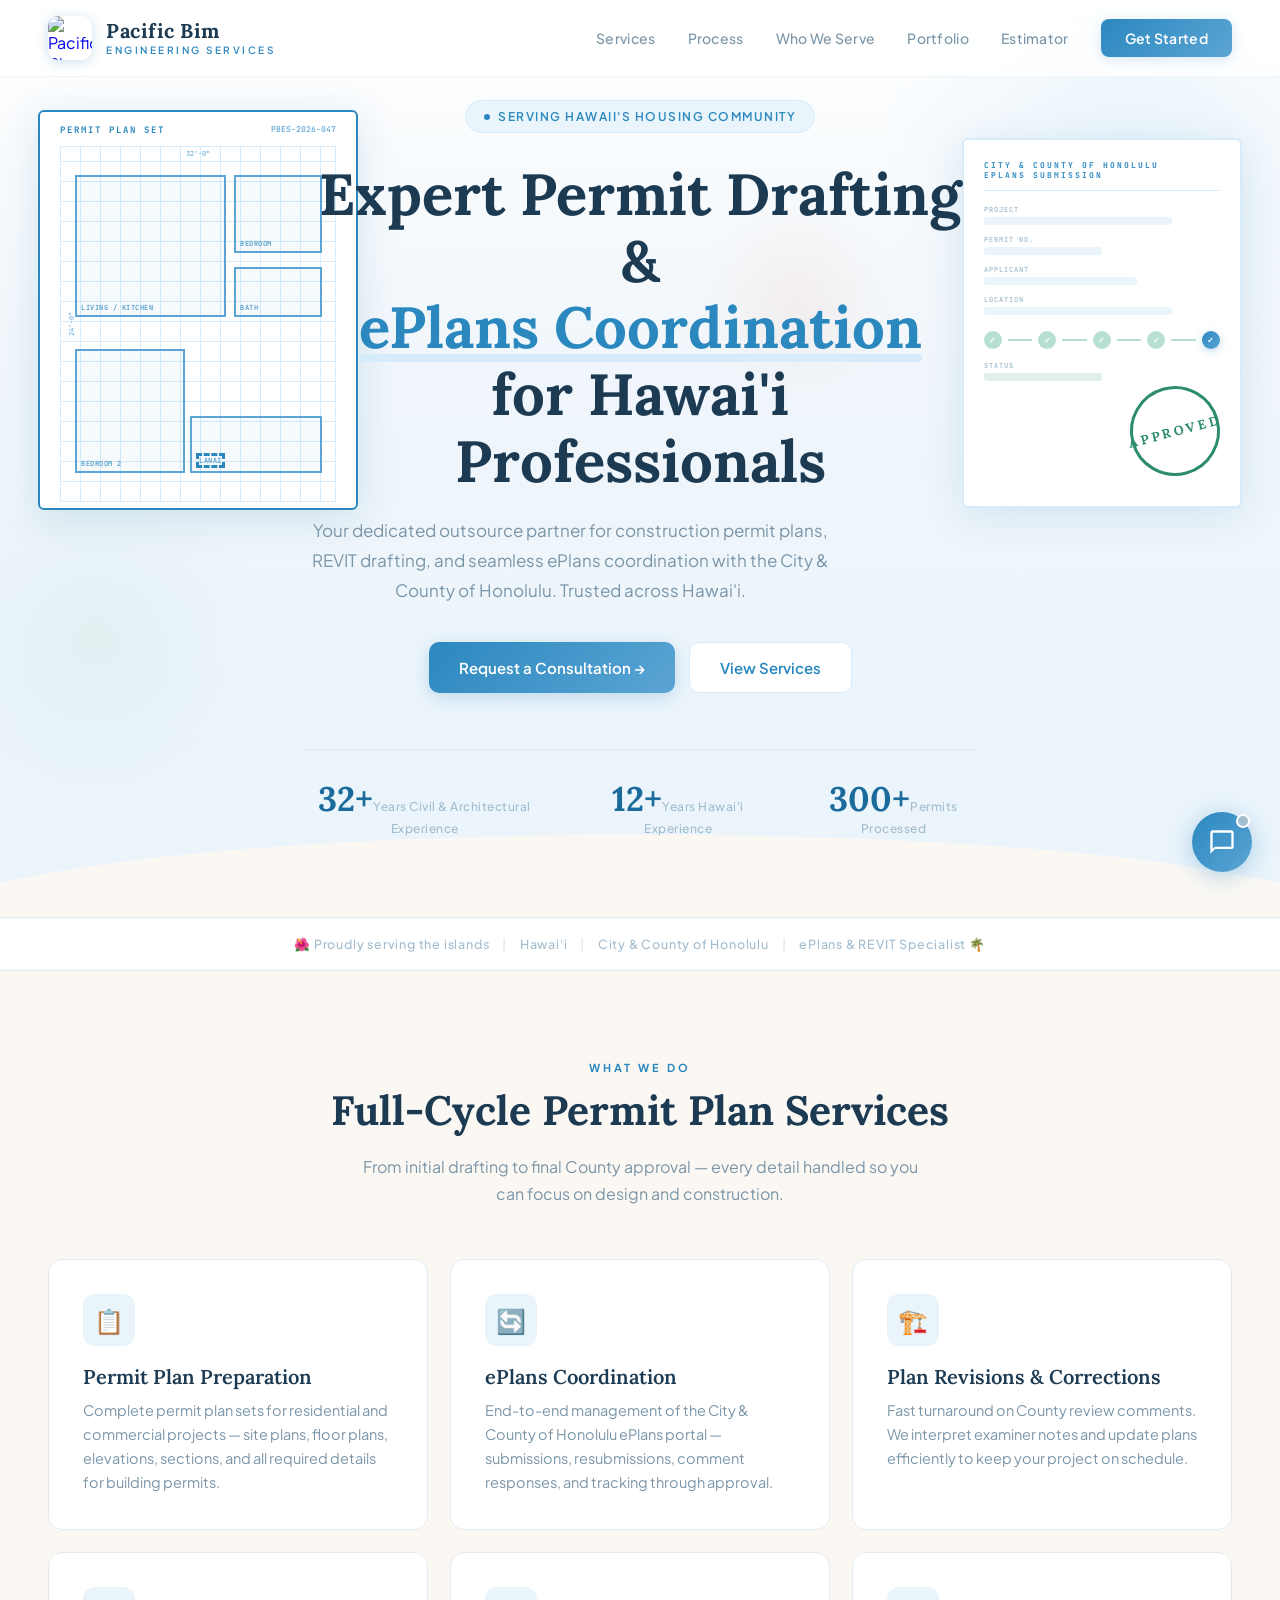
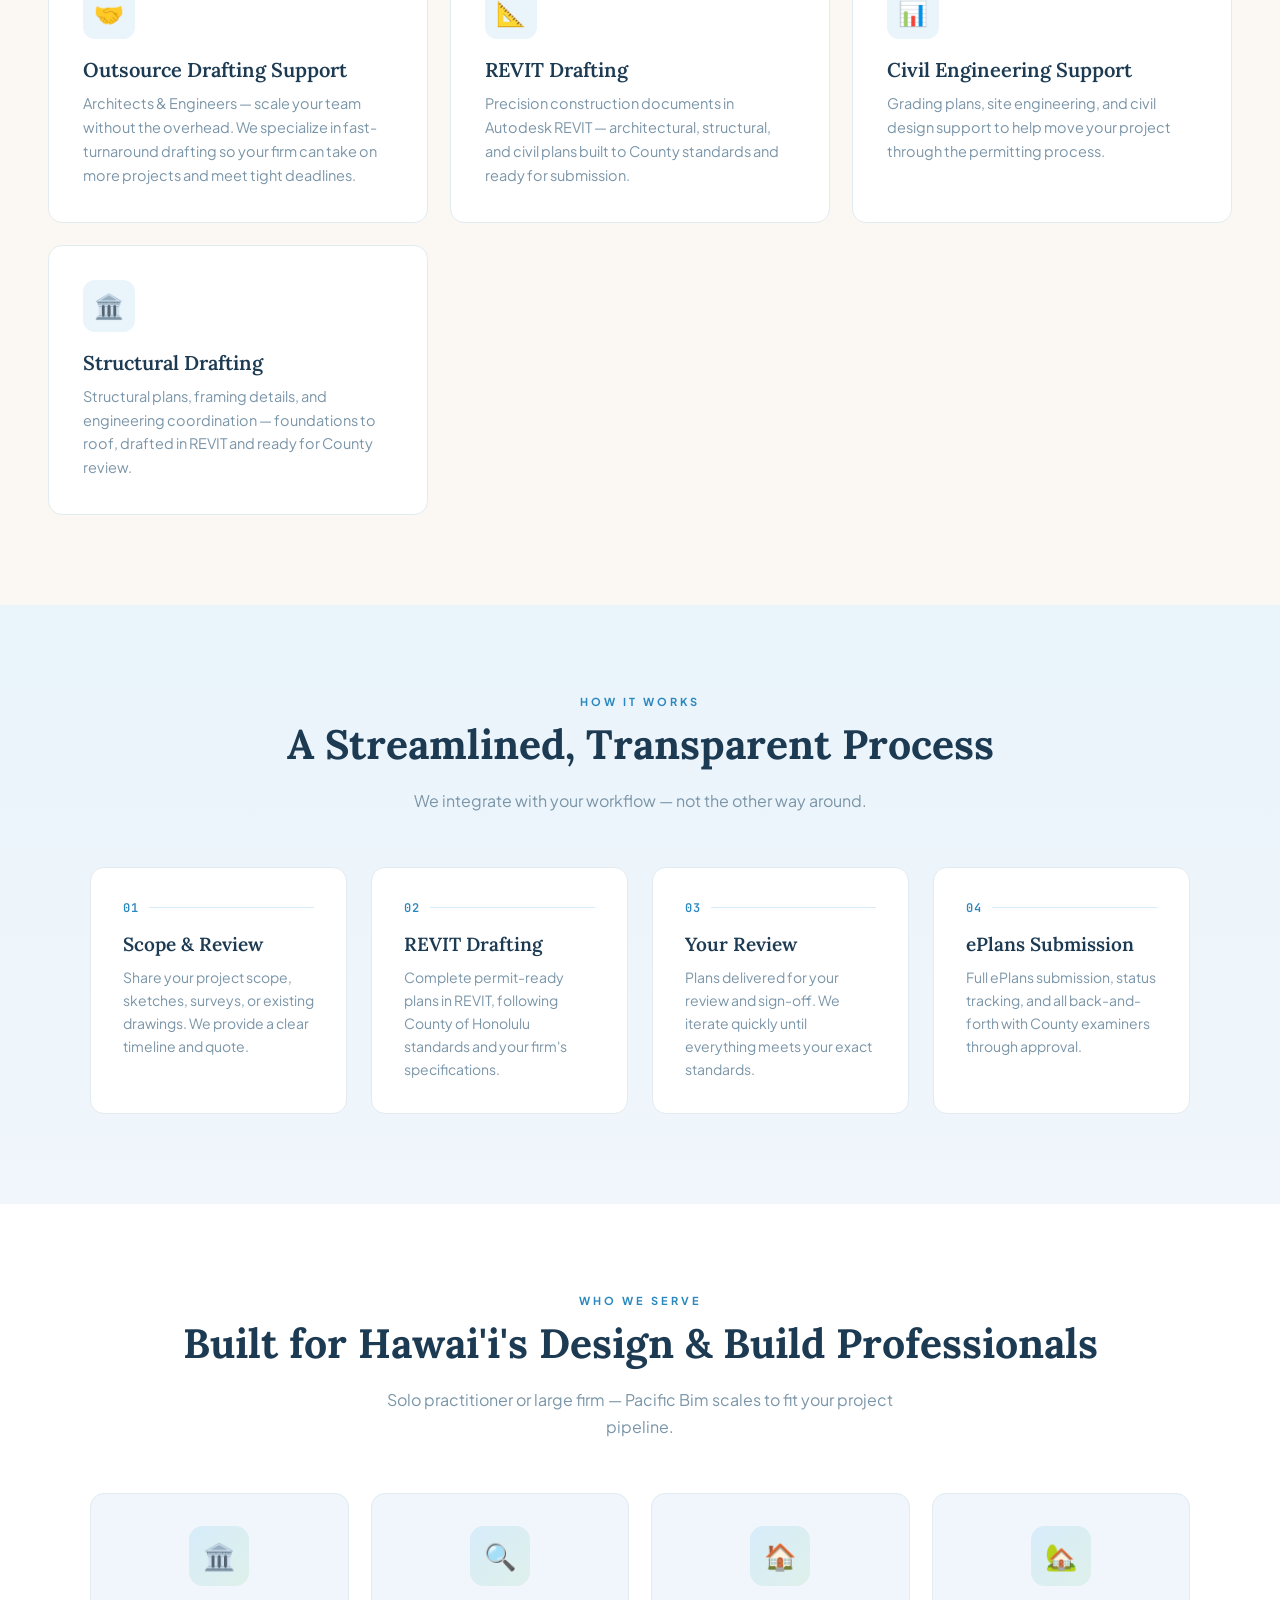
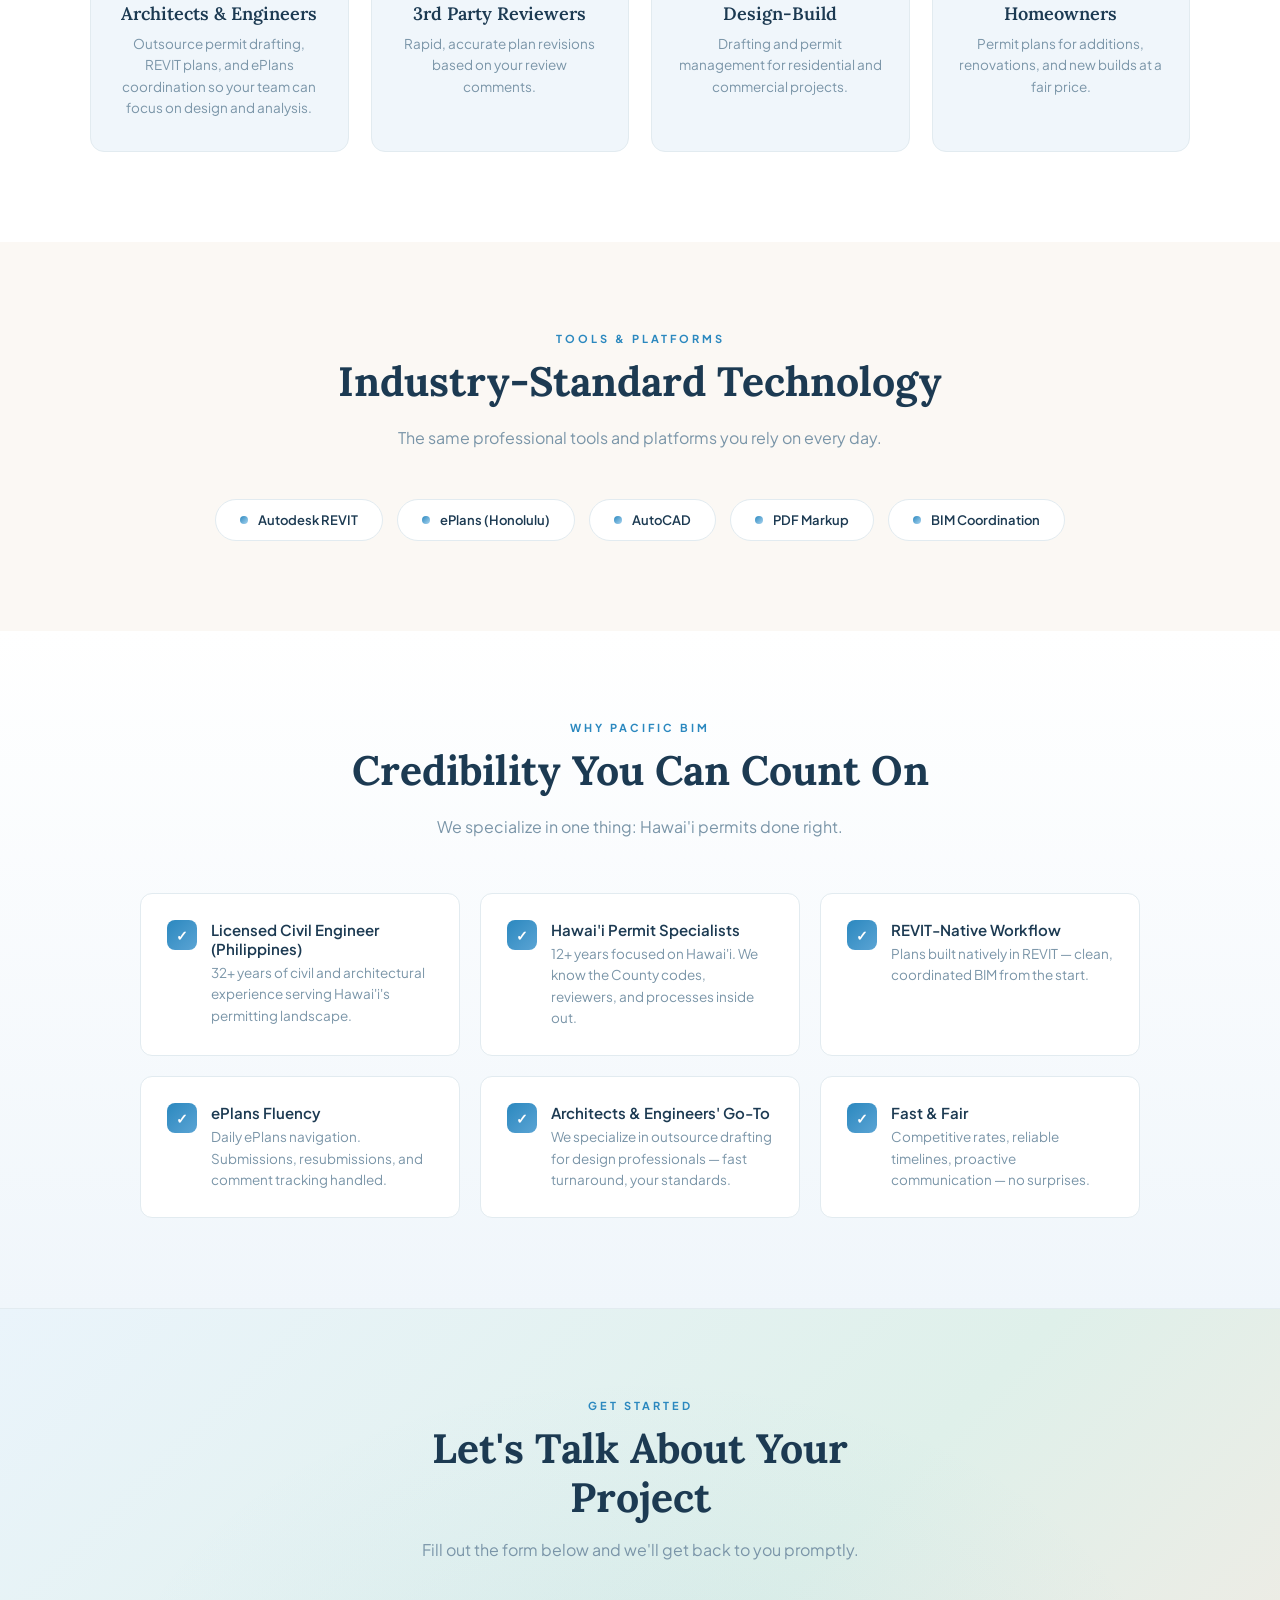
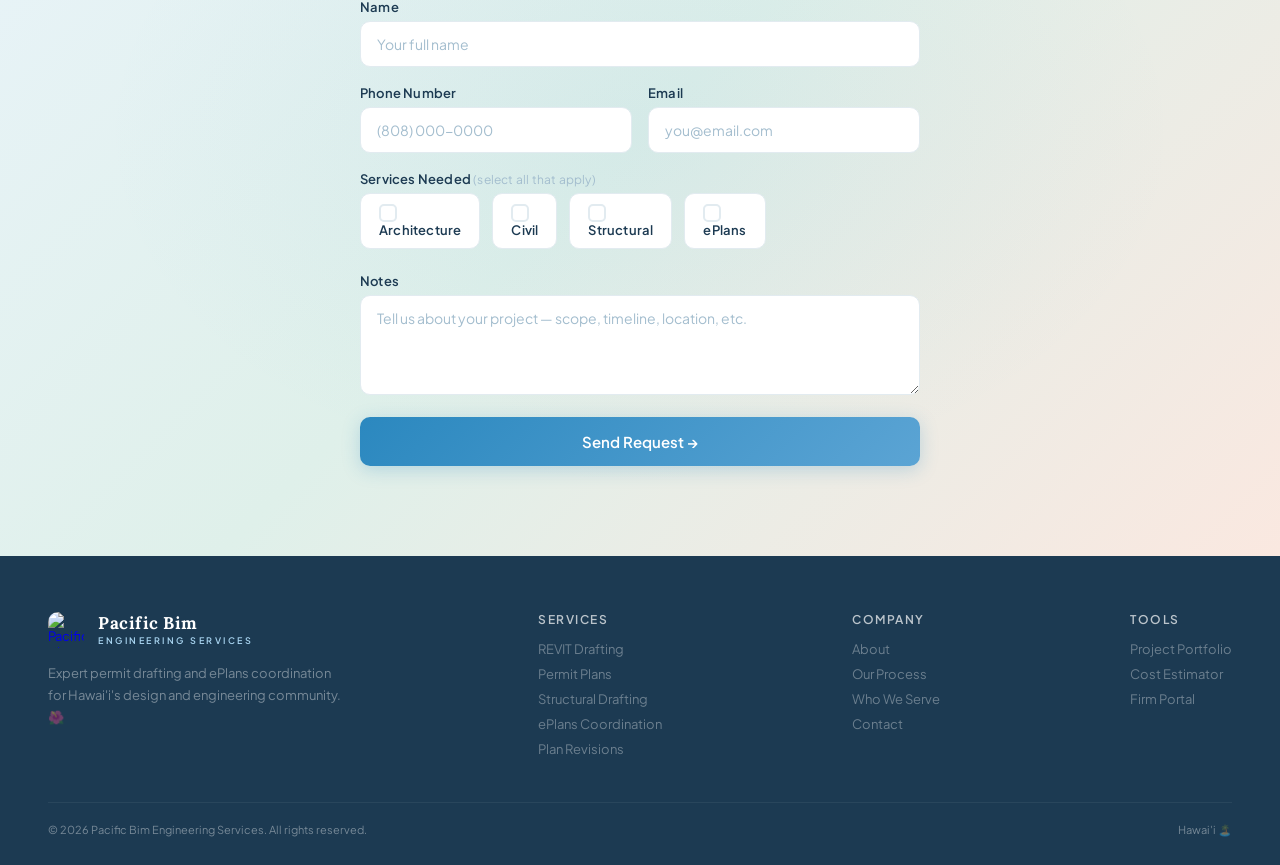
==== commit 96bc0191: "Restore index.html — revert accidental placeholder replacement" ====
--- a/public/index.html
+++ b/public/index.html
@@ -1,20 +1,1578 @@
 <!DOCTYPE html>
 <html lang="en">
 <head>
-    <meta charset="UTF-8">
-    <meta name="viewport" content="width=device-width, initial-scale=1.0">
-    <title>OnlyDrafting.com</title>
-    <style>
-        body { font-family: -apple-system, BlinkMacSystemFont, 'Segoe UI', sans-serif; display: flex; justify-content: center; align-items: center; min-height: 100vh; margin: 0; background: #1a1a2e; color: #e0e0e0; }
-        .container { text-align: center; padding: 2rem; }
-        h1 { font-size: 2.5rem; color: #00d4ff; margin-bottom: 0.5rem; }
-        p { font-size: 1.2rem; color: #888; }
-    </style>
+<meta charset="UTF-8">
+<link rel="icon" type="image/jpeg" href="/logo.jpg">
+<meta name="viewport" content="width=device-width, initial-scale=1.0">
+<title>Pacific Bim Engineering Services | Permit Drafting & ePlans Coordination in Hawai'i</title>
+<meta name="description" content="Pacific Bim Engineering Services provides professional permit drafting, REVIT plan sets, and ePlans coordination for residential, commercial, and ADU projects across Hawai'i. 100% approval rate.">
+<meta name="keywords" content="permit drafting Hawaii, ePlans coordination, REVIT drafting, ADU permit plans, building permit Hawaii, Pacific Bim Engineering, Honolulu permit services, residential permit drafting, commercial permit plans, Oahu building permits">
+<meta name="author" content="Pacific Bim Engineering Services">
+<meta name="robots" content="index, follow">
+<link rel="canonical" href="https://onlydrafting.com/">
+
+<!-- Open Graph -->
+<meta property="og:type" content="website">
+<meta property="og:url" content="https://onlydrafting.com/">
+<meta property="og:title" content="Pacific Bim Engineering Services | Permit Drafting & ePlans Coordination in Hawai'i">
+<meta property="og:description" content="Professional permit drafting, REVIT plan sets, and ePlans coordination for residential, commercial, and ADU projects across Hawai'i. 100% approval rate.">
+<meta property="og:image" content="https://onlydrafting.com/logo.jpg">
+<meta property="og:image:width" content="800">
+<meta property="og:image:height" content="800">
+<meta property="og:site_name" content="Pacific Bim Engineering Services">
+<meta property="og:locale" content="en_US">
+
+<!-- Twitter Card -->
+<meta name="twitter:card" content="summary_large_image">
+<meta name="twitter:title" content="Pacific Bim Engineering Services | Permit Drafting in Hawai'i">
+<meta name="twitter:description" content="Professional permit drafting, REVIT plan sets, and ePlans coordination for residential, commercial, and ADU projects across Hawai'i.">
+<meta name="twitter:image" content="https://onlydrafting.com/logo.jpg">
+
+<!-- Structured Data: Organization -->
+<script type="application/ld+json">
+{
+  "@context": "https://schema.org",
+  "@type": "Organization",
+  "name": "Pacific Bim Engineering Services",
+  "url": "https://onlydrafting.com",
+  "logo": "https://onlydrafting.com/logo.jpg",
+  "description": "Professional permit drafting, REVIT plan sets, and ePlans coordination for residential, commercial, and ADU projects across Hawai'i.",
+  "areaServed": {
+    "@type": "State",
+    "name": "Hawaii",
+    "sameAs": "https://en.wikipedia.org/wiki/Hawaii"
+  },
+  "contactPoint": {
+    "@type": "ContactPoint",
+    "contactType": "customer service",
+    "email": "elmoherrera2014@gmail.com",
+    "url": "https://wa.me/639294142510",
+    "availableLanguage": "English"
+  }
+}
+</script>
+
+<!-- Structured Data: WebSite -->
+<script type="application/ld+json">
+{
+  "@context": "https://schema.org",
+  "@type": "WebSite",
+  "name": "Pacific Bim Engineering Services",
+  "url": "https://onlydrafting.com",
+  "description": "Permit drafting and ePlans coordination services in Hawai'i"
+}
+</script>
+
+<!-- Structured Data: LocalBusiness -->
+<script type="application/ld+json">
+{
+  "@context": "https://schema.org",
+  "@type": "ProfessionalService",
+  "name": "Pacific Bim Engineering Services",
+  "url": "https://onlydrafting.com",
+  "logo": "https://onlydrafting.com/logo.jpg",
+  "description": "Permit drafting, REVIT plan sets, and ePlans coordination for residential, commercial, and ADU projects in Hawai'i.",
+  "areaServed": "Hawaii",
+  "priceRange": "$$",
+  "knowsAbout": ["Permit Drafting", "REVIT", "ePlans Coordination", "ADU Plans", "Building Permits", "Construction Documents"],
+  "hasOfferCatalog": {
+    "@type": "OfferCatalog",
+    "name": "Permit Drafting Services",
+    "itemListElement": [
+      {
+        "@type": "Offer",
+        "itemOffered": {
+          "@type": "Service",
+          "name": "Full Permit Set + ePlans Coordination",
+          "description": "Complete REVIT-native permit plan sets with full ePlans submission and coordination through approval"
+        }
+      },
+      {
+        "@type": "Offer",
+        "itemOffered": {
+          "@type": "Service",
+          "name": "ePlans Coordination Only",
+          "description": "Submission, tracking, and resubmission management for the County ePlans system"
+        }
+      },
+      {
+        "@type": "Offer",
+        "itemOffered": {
+          "@type": "Service",
+          "name": "Plan Revisions & Corrections",
+          "description": "Addressing County review comments and corrections on existing permit plans"
+        }
+      }
+    ]
+  }
+}
+</script>
+
+<link rel="preload" href="/logo.jpg" as="image" type="image/jpeg">
+<link rel="preconnect" href="https://fonts.googleapis.com">
+<link rel="preconnect" href="https://fonts.gstatic.com" crossorigin>
+<link href="https://fonts.googleapis.com/css2?family=Lora:wght@400;500;600;700&family=Plus+Jakarta+Sans:wght@300;400;500;600;700&family=JetBrains+Mono:wght@400;500&display=swap" rel="stylesheet">
+<style>
+  :root {
+    --sky: #F0F6FB;
+    --cloud: #FFFFFF;
+    --sand: #FBF8F4;
+    --sand-warm: #F5F0E8;
+    --ocean-deep: #1A6B9C;
+    --ocean: #2B88BF;
+    --ocean-mid: #5BA4D4;
+    --ocean-light: #A8D4F0;
+    --ocean-pale: #D6ECFA;
+    --ocean-whisper: #EAF4FB;
+    --seafoam: #B8E0D2;
+    --seafoam-light: #DFF0EA;
+    --coral-soft: #F2C4B6;
+    --coral-hint: #FAE8E0;
+    --sunset: #E8A87C;
+    --heading: #1C3A52;
+    --text: #3D5468;
+    --text-light: #7A95A8;
+    --text-muted: #A3BDCE;
+    --border: #E2EBF0;
+    --border-warm: #E8DFD2;
+    --white: #FFFFFF;
+    --font-heading: 'Lora', serif;
+    --font-body: 'Plus Jakarta Sans', sans-serif;
+    --font-mono: 'JetBrains Mono', monospace;
+  }
+
+  * { margin: 0; padding: 0; box-sizing: border-box; }
+  html { scroll-behavior: smooth; }
+  body {
+    font-family: var(--font-body);
+    color: var(--text);
+    background: var(--sky);
+    overflow-x: hidden;
+    -webkit-font-smoothing: antialiased;
+  }
+
+  /* ====== NAV ====== */
+  nav {
+    position: fixed; top: 0; left: 0; right: 0; z-index: 100;
+    display: flex; justify-content: space-between; align-items: center;
+    padding: 16px 48px;
+    background: rgba(255,255,255,0.82);
+    backdrop-filter: blur(20px) saturate(1.4);
+    border-bottom: 1px solid rgba(43,136,191,0.08);
+    transition: all 0.4s ease;
+  }
+  nav.scrolled {
+    padding: 10px 48px;
+    box-shadow: 0 4px 30px rgba(26,107,156,0.06);
+  }
+
+  .logo { display: flex; align-items: center; gap: 14px; text-decoration: none; }
+  .logo-mark {
+    height: 44px; width: 44px;
+    border-radius: 10px;
+    object-fit: cover;
+    box-shadow: 0 2px 12px rgba(43,136,191,0.25);
+  }
+
+  .logo-text { display: flex; flex-direction: column; }
+  .logo-name {
+    font-family: var(--font-heading);
+    font-size: 20px; color: var(--heading);
+    font-weight: 700; letter-spacing: 0.5px; line-height: 1;
+  }
+  .logo-sub {
+    font-size: 10px; letter-spacing: 2.5px;
+    color: var(--ocean);
+    text-transform: uppercase;
+    font-weight: 600; margin-top: 3px;
+  }
+
+  .nav-links { display: flex; gap: 32px; align-items: center; }
+  .nav-links a {
+    color: var(--text-light);
+    text-decoration: none;
+    font-size: 14px; font-weight: 500;
+    letter-spacing: 0.3px;
+    transition: color 0.3s;
+  }
+  .nav-links a:hover { color: var(--ocean); }
+  .nav-cta {
+    background: linear-gradient(135deg, var(--ocean), var(--ocean-mid)) !important;
+    color: white !important;
+    padding: 10px 24px !important;
+    border-radius: 8px;
+    font-weight: 600 !important;
+    transition: transform 0.3s, box-shadow 0.3s !important;
+    box-shadow: 0 2px 12px rgba(43,136,191,0.2);
+  }
+  .nav-cta:hover { transform: translateY(-2px); box-shadow: 0 6px 24px rgba(43,136,191,0.3); }
+
+  .nav-toggle { display: none; background: none; border: none; cursor: pointer; padding: 4px; }
+  .nav-toggle span {
+    display: block; width: 22px; height: 2px;
+    background: var(--heading); margin: 5px 0; transition: 0.3s; border-radius: 2px;
+  }
+
+  /* ====== HERO ====== */
+  .hero {
+    min-height: 100vh;
+    background: linear-gradient(180deg, var(--cloud) 0%, var(--sky) 40%, var(--ocean-whisper) 100%);
+    position: relative;
+    display: flex; align-items: center; justify-content: center;
+    padding: 100px 48px 80px;
+    overflow: hidden;
+  }
+  /* Soft wave decoration */
+  .hero::after {
+    content: '';
+    position: absolute; bottom: -2px; left: 0; right: 0;
+    height: 120px;
+    background: var(--sand);
+    clip-path: ellipse(55% 70% at 50% 100%);
+    z-index: 2;
+  }
+  /* Subtle circles/bubbles */
+  .hero-deco-1, .hero-deco-2, .hero-deco-3 {
+    position: absolute; border-radius: 50%;
+    z-index: 0;
+  }
+  .hero-deco-1 {
+    width: 500px; height: 500px;
+    background: radial-gradient(circle, rgba(168,212,240,0.2), transparent 70%);
+    top: -100px; right: -100px;
+  }
+  .hero-deco-2 {
+    width: 350px; height: 350px;
+    background: radial-gradient(circle, rgba(184,224,210,0.2), transparent 70%);
+    bottom: 100px; left: -80px;
+  }
+  .hero-deco-3 {
+    width: 200px; height: 200px;
+    background: radial-gradient(circle, rgba(242,196,182,0.2), transparent 70%);
+    top: 200px; right: 30%;
+  }
+
+  .hero-content { max-width: 680px; margin: 0 auto; text-align: center; position: relative; z-index: 3; }
+
+  /* ====== HERO BACKGROUND DOCUMENTS ====== */
+  .hero-doc {
+    position: absolute;
+    z-index: 1;
+    opacity: 0.12;
+    pointer-events: none;
+    animation: fadeUp 1.2s ease 0.3s both;
+  }
+  .hero-doc-left {
+    left: 3%; top: 12%;
+    transform: rotate(-8deg);
+  }
+  .hero-doc-right {
+    right: 3%; top: 15%;
+    transform: rotate(6deg);
+  }
+  /* Blueprint / floor plan */
+  .blueprint {
+    width: 320px; height: 400px;
+    background: var(--cloud);
+    border: 2px solid var(--ocean);
+    border-radius: 6px;
+    padding: 20px;
+    position: relative;
+    box-shadow: 0 8px 40px rgba(26,107,156,0.15);
+  }
+  .blueprint::before {
+    content: 'PERMIT PLAN SET';
+    position: absolute; top: 12px; left: 20px;
+    font-family: var(--font-mono);
+    font-size: 9px; font-weight: 700;
+    letter-spacing: 2px;
+    color: var(--ocean);
+  }
+  .blueprint::after {
+    content: 'PBES-2026-047';
+    position: absolute; top: 12px; right: 20px;
+    font-family: var(--font-mono);
+    font-size: 8px; font-weight: 500;
+    color: var(--ocean-mid);
+  }
+  .bp-grid {
+    width: 100%; height: 100%;
+    background:
+      repeating-linear-gradient(0deg, transparent, transparent 19px, var(--ocean-pale) 19px, var(--ocean-pale) 20px),
+      repeating-linear-gradient(90deg, transparent, transparent 19px, var(--ocean-pale) 19px, var(--ocean-pale) 20px);
+    position: relative; margin-top: 14px; border: 1px solid var(--ocean-pale);
+  }
+  /* Floor plan shapes inside the grid */
+  .bp-room {
+    position: absolute;
+    border: 2px solid var(--ocean-mid);
+    background: rgba(43,136,191,0.04);
+  }
+  .bp-room::after {
+    font-family: var(--font-mono);
+    font-size: 7px; color: var(--ocean);
+    position: absolute; bottom: 3px; left: 4px;
+    letter-spacing: 0.5px;
+  }
+  .bp-r1 { top: 8%; left: 5%; width: 55%; height: 40%; }
+  .bp-r1::after { content: 'LIVING / KITCHEN'; }
+  .bp-r2 { top: 8%; right: 5%; width: 32%; height: 22%; }
+  .bp-r2::after { content: 'BEDROOM'; }
+  .bp-r3 { top: 34%; right: 5%; width: 32%; height: 14%; }
+  .bp-r3::after { content: 'BATH'; }
+  .bp-r4 { bottom: 8%; left: 5%; width: 40%; height: 35%; }
+  .bp-r4::after { content: 'BEDROOM 2'; }
+  .bp-r5 { bottom: 8%; right: 5%; width: 48%; height: 16%; }
+  .bp-r5::after { content: 'LANAI'; border-style: dashed; }
+  .bp-dim {
+    position: absolute;
+    font-family: var(--font-mono);
+    font-size: 7px; color: var(--ocean-mid);
+  }
+  .bp-dim-top { top: 2px; left: 50%; transform: translateX(-50%); }
+  .bp-dim-side { top: 50%; left: -2px; transform: translateY(-50%) rotate(-90deg); }
+
+  /* ePlans document */
+  .eplans-doc {
+    width: 280px; height: 370px;
+    background: var(--cloud);
+    border: 2px solid var(--ocean-pale);
+    border-radius: 6px;
+    padding: 20px;
+    position: relative;
+    box-shadow: 0 8px 40px rgba(26,107,156,0.12);
+  }
+  .eplans-header {
+    font-family: var(--font-mono);
+    font-size: 8px; font-weight: 700;
+    letter-spacing: 2px; color: var(--ocean);
+    text-transform: uppercase;
+    padding-bottom: 10px;
+    border-bottom: 1.5px solid var(--ocean-pale);
+    margin-bottom: 14px;
+  }
+  .eplans-field {
+    margin-bottom: 10px;
+  }
+  .eplans-label {
+    font-family: var(--font-mono);
+    font-size: 7px; font-weight: 600;
+    letter-spacing: 1px; color: var(--text-muted);
+    text-transform: uppercase;
+    margin-bottom: 3px;
+  }
+  .eplans-val {
+    height: 8px;
+    background: var(--ocean-whisper);
+    border-radius: 3px;
+    width: 80%;
+  }
+  .eplans-val.short { width: 50%; }
+  .eplans-val.med { width: 65%; }
+  /* Stage tracker inside doc */
+  .eplans-stages {
+    display: flex; gap: 6px; align-items: center;
+    margin: 16px 0 12px;
+  }
+  .eplans-stage-dot {
+    width: 18px; height: 18px;
+    border-radius: 50%;
+    display: flex; align-items: center; justify-content: center;
+    font-size: 8px; font-weight: 700;
+  }
+  .eplans-stage-dot.done {
+    background: var(--seafoam);
+    color: white;
+  }
+  .eplans-stage-dot.current {
+    background: linear-gradient(135deg, var(--ocean), var(--ocean-mid));
+    color: white;
+    box-shadow: 0 2px 8px rgba(43,136,191,0.3);
+  }
+  .eplans-stage-dot.pending {
+    background: var(--border);
+    color: var(--text-muted);
+  }
+  .eplans-stage-line {
+    flex: 1; height: 2px;
+    background: var(--border);
+  }
+  .eplans-stage-line.done { background: var(--seafoam); }
+  /* Approved stamp */
+  .eplans-stamp {
+    position: absolute;
+    bottom: 30px; right: 20px;
+    width: 90px; height: 90px;
+    border: 3px solid #2D8C6E;
+    border-radius: 50%;
+    display: flex; align-items: center; justify-content: center;
+    transform: rotate(-15deg);
+  }
+  .eplans-stamp-text {
+    font-family: var(--font-heading);
+    font-size: 13px; font-weight: 700;
+    color: #2D8C6E;
+    letter-spacing: 3px;
+    text-transform: uppercase;
+  }
+
+  @media (max-width: 1200px) {
+    .hero-doc-left { left: -2%; }
+    .hero-doc-right { right: -2%; }
+  }
+  @media (max-width: 1024px) {
+    .hero-doc { opacity: 0.06; }
+    .blueprint { width: 240px; height: 300px; }
+    .eplans-doc { width: 220px; height: 290px; }
+  }
+  @media (max-width: 768px) {
+    .hero-doc { display: none; }
+  }
+
+  .hero-badge {
+    display: inline-flex; align-items: center; gap: 8px;
+    padding: 8px 18px;
+    background: var(--ocean-whisper);
+    border: 1px solid var(--ocean-pale);
+    border-radius: 50px;
+    color: var(--ocean);
+    font-size: 12px; font-weight: 600;
+    letter-spacing: 1.5px; text-transform: uppercase;
+    margin-bottom: 28px;
+    animation: fadeUp 0.8s ease both;
+  }
+  .badge-dot {
+    width: 6px; height: 6px;
+    background: var(--ocean);
+    border-radius: 50%;
+    animation: pulse 2.5s ease-in-out infinite;
+  }
+  @keyframes pulse { 0%,100%{opacity:1} 50%{opacity:0.35} }
+
+  .hero h1 {
+    font-family: var(--font-heading);
+    font-size: clamp(34px, 4.8vw, 58px);
+    color: var(--heading);
+    line-height: 1.15;
+    margin-bottom: 22px;
+    animation: fadeUp 0.8s ease 0.15s both;
+    font-weight: 700;
+  }
+  .hero h1 .accent {
+    color: var(--ocean);
+    position: relative;
+  }
+  .hero h1 .accent::after {
+    content: '';
+    position: absolute; bottom: 2px; left: 0; right: 0;
+    height: 8px;
+    background: var(--ocean-pale);
+    z-index: -1;
+    border-radius: 4px;
+  }
+
+  .hero-desc {
+    font-size: 17px; line-height: 1.75;
+    color: var(--text-light);
+    max-width: 540px;
+    margin-bottom: 36px;
+    animation: fadeUp 0.8s ease 0.3s both;
+  }
+
+  @keyframes fadeUp {
+    from { opacity: 0; transform: translateY(24px); }
+    to { opacity: 1; transform: translateY(0); }
+  }
+
+  .hero-actions {
+    display: flex; gap: 14px; flex-wrap: wrap; justify-content: center;
+    animation: fadeUp 0.8s ease 0.45s both;
+  }
+  .btn {
+    display: inline-flex; align-items: center; gap: 8px;
+    padding: 15px 30px;
+    border-radius: 10px;
+    font-family: var(--font-body);
+    font-size: 15px; font-weight: 600;
+    text-decoration: none;
+    cursor: pointer; border: none;
+    transition: all 0.3s ease;
+  }
+  .btn-primary {
+    background: linear-gradient(135deg, var(--ocean), var(--ocean-mid));
+    color: white;
+    box-shadow: 0 4px 18px rgba(43,136,191,0.25);
+  }
+  .btn-primary:hover {
+    transform: translateY(-2px);
+    box-shadow: 0 8px 30px rgba(43,136,191,0.3);
+  }
+  .btn-outline {
+    background: var(--cloud);
+    color: var(--ocean);
+    border: 1.5px solid var(--ocean-pale);
+  }
+  .btn-outline:hover {
+    border-color: var(--ocean);
+    background: var(--ocean-whisper);
+  }
+
+  .hero-stats {
+    display: flex; gap: 40px;
+    margin-top: 56px;
+    padding-top: 32px;
+    border-top: 1px solid var(--border);
+    animation: fadeUp 0.8s ease 0.6s both;
+  }
+  .stat-num {
+    font-family: var(--font-heading);
+    font-size: 34px; color: var(--ocean-deep);
+    line-height: 1; font-weight: 700;
+  }
+  .stat-label {
+    font-size: 12px; color: var(--text-muted);
+    margin-top: 5px; letter-spacing: 0.5px; font-weight: 500;
+  }
+
+  /* ====== SECTION COMMON ====== */
+  section { padding: 90px 48px; }
+  .section-label {
+    font-size: 11px; font-weight: 700;
+    letter-spacing: 3px; text-transform: uppercase;
+    color: var(--ocean);
+    margin-bottom: 12px;
+  }
+  .section-title {
+    font-family: var(--font-heading);
+    font-size: clamp(26px, 3.2vw, 42px);
+    color: var(--heading);
+    line-height: 1.2;
+    margin-bottom: 18px;
+    font-weight: 700;
+  }
+  .section-desc {
+    font-size: 16px; line-height: 1.7;
+    color: var(--text-light);
+    max-width: 560px;
+  }
+
+  /* ====== SERVICES ====== */
+  .services { background: var(--sand); }
+  .services-header { text-align: center; margin-bottom: 52px; }
+  .services-header .section-desc { margin: 0 auto; }
+
+  .services-grid {
+    display: grid;
+    grid-template-columns: repeat(auto-fit, minmax(300px, 1fr));
+    gap: 22px;
+    max-width: 1200px;
+    margin: 0 auto;
+  }
+  .service-card {
+    padding: 34px;
+    background: var(--cloud);
+    border: 1px solid var(--border);
+    border-radius: 14px;
+    transition: all 0.4s ease;
+    position: relative;
+    overflow: hidden;
+  }
+  .service-card::before {
+    content: '';
+    position: absolute; top: 0; left: 0; right: 0;
+    height: 3px;
+    background: linear-gradient(90deg, var(--ocean), var(--ocean-light));
+    transform: scaleX(0);
+    transform-origin: left;
+    transition: transform 0.4s ease;
+    border-radius: 14px 14px 0 0;
+  }
+  .service-card:hover {
+    transform: translateY(-4px);
+    box-shadow: 0 12px 40px rgba(26,107,156,0.08);
+    border-color: var(--ocean-pale);
+  }
+  .service-card:hover::before { transform: scaleX(1); }
+
+  .service-icon {
+    width: 52px; height: 52px;
+    background: var(--ocean-whisper);
+    border-radius: 12px;
+    display: flex; align-items: center; justify-content: center;
+    font-size: 24px;
+    margin-bottom: 18px;
+  }
+  .service-card h3 {
+    font-family: var(--font-heading);
+    font-size: 20px;
+    color: var(--heading);
+    margin-bottom: 10px;
+    font-weight: 600;
+  }
+  .service-card p {
+    font-size: 14.5px; line-height: 1.65;
+    color: var(--text-light);
+  }
+
+  /* ====== PROCESS ====== */
+  .process {
+    background: linear-gradient(180deg, var(--ocean-whisper), var(--sky));
+    position: relative; overflow: hidden;
+  }
+  .process-header { margin-bottom: 52px; text-align: center; }
+  .process-header .section-desc { margin: 0 auto; }
+
+  .process-steps {
+    display: grid;
+    grid-template-columns: repeat(auto-fit, minmax(240px, 1fr));
+    gap: 24px;
+    max-width: 1100px;
+    margin: 0 auto;
+  }
+  .step {
+    padding: 32px;
+    border-radius: 14px;
+    background: var(--cloud);
+    border: 1px solid var(--border);
+    transition: all 0.4s;
+    position: relative;
+  }
+  .step:hover {
+    transform: translateY(-3px);
+    box-shadow: 0 8px 30px rgba(26,107,156,0.07);
+  }
+
+  .step-num {
+    font-family: var(--font-mono);
+    font-size: 12px; font-weight: 600;
+    color: var(--ocean);
+    letter-spacing: 1px;
+    margin-bottom: 16px;
+    display: flex; align-items: center; gap: 10px;
+  }
+  .step-num::after {
+    content: '';
+    flex: 1; height: 1px;
+    background: var(--ocean-pale);
+  }
+  .step h3 {
+    font-family: var(--font-heading);
+    font-size: 19px; color: var(--heading);
+    margin-bottom: 10px; font-weight: 600;
+  }
+  .step p {
+    font-size: 14px; line-height: 1.65;
+    color: var(--text-light);
+  }
+
+  /* ====== AUDIENCE ====== */
+  .audience { background: var(--cloud); }
+  .audience-header { text-align: center; margin-bottom: 52px; }
+  .audience-header .section-desc { margin: 0 auto; }
+
+  .audience-grid {
+    display: grid;
+    grid-template-columns: repeat(auto-fit, minmax(200px, 1fr));
+    gap: 22px;
+    max-width: 1100px;
+    margin: 0 auto;
+  }
+  .audience-card {
+    background: var(--sky);
+    padding: 32px 24px;
+    border-radius: 14px;
+    border: 1px solid var(--border);
+    text-align: center;
+    transition: all 0.4s;
+  }
+  .audience-card:hover {
+    transform: translateY(-4px);
+    box-shadow: 0 10px 36px rgba(26,107,156,0.07);
+    background: var(--ocean-whisper);
+  }
+
+  .audience-icon {
+    width: 60px; height: 60px;
+    background: linear-gradient(135deg, var(--ocean-pale), var(--seafoam-light));
+    border-radius: 14px;
+    display: flex; align-items: center; justify-content: center;
+    font-size: 26px;
+    margin: 0 auto 16px;
+  }
+  .audience-card h3 {
+    font-family: var(--font-heading);
+    font-size: 18px;
+    color: var(--heading);
+    margin-bottom: 8px;
+    font-weight: 600;
+  }
+  .audience-card p {
+    font-size: 13.5px; line-height: 1.6;
+    color: var(--text-light);
+  }
+
+  /* ====== TOOLS ====== */
+  .tools { background: var(--sand); }
+  .tools-header { text-align: center; margin-bottom: 48px; }
+  .tools-header .section-desc { margin: 0 auto; }
+
+  .tools-strip {
+    display: flex; justify-content: center; flex-wrap: wrap;
+    gap: 14px;
+    max-width: 900px; margin: 0 auto;
+  }
+  .tool-badge {
+    display: flex; align-items: center; gap: 10px;
+    padding: 12px 24px;
+    background: var(--cloud);
+    border: 1px solid var(--border);
+    border-radius: 50px;
+    font-size: 13px; font-weight: 600;
+    color: var(--heading);
+    transition: all 0.3s;
+  }
+  .tool-badge:hover {
+    border-color: var(--ocean-light);
+    background: var(--ocean-whisper);
+    color: var(--ocean-deep);
+  }
+  .tool-dot {
+    width: 8px; height: 8px;
+    border-radius: 50%;
+    background: linear-gradient(135deg, var(--ocean), var(--ocean-light));
+  }
+
+  /* ====== TRUST ====== */
+  .trust {
+    background: linear-gradient(180deg, var(--cloud), var(--sky));
+  }
+  .trust-header { text-align: center; margin-bottom: 52px; }
+  .trust-header .section-desc { margin: 0 auto; }
+
+  .trust-grid {
+    display: grid;
+    grid-template-columns: repeat(auto-fit, minmax(280px, 1fr));
+    gap: 20px;
+    max-width: 1000px;
+    margin: 0 auto;
+  }
+  .trust-item {
+    display: flex; gap: 14px;
+    padding: 26px;
+    background: var(--cloud);
+    border-radius: 12px;
+    border: 1px solid var(--border);
+    transition: all 0.3s;
+  }
+  .trust-item:hover {
+    box-shadow: 0 6px 24px rgba(26,107,156,0.06);
+  }
+  .trust-check {
+    flex-shrink: 0;
+    width: 30px; height: 30px;
+    background: linear-gradient(135deg, var(--ocean), var(--ocean-mid));
+    border-radius: 8px;
+    display: flex; align-items: center; justify-content: center;
+    color: white; font-size: 14px; font-weight: 700;
+  }
+  .trust-item h4 {
+    font-size: 15px; font-weight: 600;
+    color: var(--heading);
+    margin-bottom: 4px;
+  }
+  .trust-item p {
+    font-size: 13.5px; line-height: 1.6;
+    color: var(--text-light);
+  }
+
+  /* ====== ISLAND BAR ====== */
+  .island-bar {
+    padding: 18px 48px;
+    text-align: center;
+    font-size: 12.5px;
+    letter-spacing: 0.8px;
+    color: var(--text-muted);
+    background: var(--cloud);
+    border-top: 1px solid var(--border);
+    border-bottom: 1px solid var(--border);
+    font-weight: 500;
+  }
+  .island-bar span { margin: 0 10px; opacity: 0.4; }
+
+  /* ====== CTA ====== */
+  .cta-section {
+    background: linear-gradient(135deg, var(--ocean-whisper) 0%, var(--seafoam-light) 50%, var(--coral-hint) 100%);
+    text-align: center;
+    position: relative; overflow: hidden;
+    border-top: 1px solid var(--border);
+  }
+  .cta-section::before {
+    content: '';
+    position: absolute; inset: 0;
+    background: radial-gradient(ellipse at 50% 50%, rgba(43,136,191,0.06) 0%, transparent 60%);
+  }
+  .cta-content { position: relative; z-index: 1; max-width: 600px; margin: 0 auto; }
+  .cta-content .section-title { color: var(--heading); margin-bottom: 14px; }
+  .cta-content .section-desc { color: var(--text-light); margin: 0 auto 32px; }
+  .cta-buttons { display: flex; justify-content: center; gap: 14px; flex-wrap: wrap; }
+
+  /* ====== FOOTER ====== */
+  footer {
+    background: var(--heading);
+    padding: 56px 48px 28px;
+    color: rgba(255,255,255,0.4);
+    font-size: 13px;
+  }
+  .footer-inner {
+    max-width: 1200px; margin: 0 auto;
+    display: flex; justify-content: space-between;
+    flex-wrap: wrap; gap: 40px;
+  }
+  .footer-brand { max-width: 300px; }
+  .footer-brand .logo { margin-bottom: 14px; }
+  .footer-brand .logo .logo-name { color: white; }
+  .footer-brand .logo .logo-sub { color: var(--ocean-light); }
+  .footer-brand .logo .logo-mark { box-shadow: none; }
+  .footer-brand p { line-height: 1.7; }
+  .footer-col h4 {
+    color: rgba(255,255,255,0.7); font-size: 12px; font-weight: 600;
+    letter-spacing: 1.5px; text-transform: uppercase; margin-bottom: 14px;
+  }
+  .footer-col a {
+    display: block; color: rgba(255,255,255,0.35);
+    text-decoration: none; margin-bottom: 9px; transition: color 0.3s;
+  }
+  .footer-col a:hover { color: var(--ocean-light); }
+  .footer-bottom {
+    max-width: 1200px; margin: 36px auto 0;
+    padding-top: 20px;
+    border-top: 1px solid rgba(255,255,255,0.06);
+    display: flex; justify-content: space-between;
+    flex-wrap: wrap; gap: 12px; font-size: 11px;
+  }
+
+  /* ====== RESPONSIVE ====== */
+  @media (max-width: 768px) {
+    nav { padding: 12px 20px; }
+    .nav-links { display: none; }
+    .nav-toggle { display: block; }
+    .nav-links.open {
+      display: flex; flex-direction: column;
+      position: absolute; top: 100%; left: 0; right: 0;
+      background: rgba(255,255,255,0.97);
+      backdrop-filter: blur(20px);
+      padding: 20px;
+      border-top: 1px solid var(--border);
+    }
+    .nav-links.open a { color: var(--text); padding: 8px 0; }
+    section { padding: 56px 20px; }
+    .hero { padding: 80px 20px 80px; }
+    .hero h1 { font-size: clamp(28px, 7vw, 42px); }
+    .hero-stats { gap: 20px; flex-wrap: wrap; }
+    .stat-num { font-size: 26px; }
+    .footer-inner { flex-direction: column; }
+    .island-bar { padding: 14px 20px; font-size: 11px; }
+    .audience-grid { grid-template-columns: repeat(auto-fit, minmax(160px, 1fr)); }
+  }
+
+  /* ====== CHAT WIDGET ====== */
+  .chat-fab {
+    position: fixed;
+    bottom: 28px; right: 28px;
+    z-index: 998;
+  }
+  .chat-toggle {
+    width: 60px; height: 60px;
+    border-radius: 50%;
+    background: linear-gradient(135deg, #2B88BF, #5BA4D4);
+    border: none;
+    display: flex; align-items: center; justify-content: center;
+    cursor: pointer;
+    box-shadow: 0 4px 24px rgba(43,136,191,0.35);
+    transition: transform 0.3s, box-shadow 0.3s;
+    position: relative;
+    animation: fadeUp 0.8s ease 1s both;
+  }
+  .chat-toggle:hover {
+    transform: scale(1.08);
+    box-shadow: 0 6px 32px rgba(43,136,191,0.4);
+  }
+  .chat-toggle svg { width: 28px; height: 28px; fill: white; }
+  .chat-toggle.open svg.icon-chat { display: none; }
+  .chat-toggle.open svg.icon-close { display: block; }
+  .chat-toggle:not(.open) svg.icon-close { display: none; }
+
+  /* Online indicator dot */
+  .online-dot {
+    position: absolute; top: 2px; right: 2px;
+    width: 14px; height: 14px;
+    border-radius: 50%;
+    background: #25D366;
+    border: 2.5px solid white;
+    animation: onlinePulse 2s ease-in-out infinite;
+  }
+  .online-dot.offline {
+    background: #A3BDCE;
+    animation: none;
+  }
+  @keyframes onlinePulse {
+    0%, 100% { box-shadow: 0 0 0 0 rgba(37,211,102,0.4); }
+    50% { box-shadow: 0 0 0 6px rgba(37,211,102,0); }
+  }
+
+  /* Expanded panel */
+  .chat-panel {
+    position: absolute;
+    bottom: 72px; right: 0;
+    width: 300px;
+    background: white;
+    border-radius: 16px;
+    box-shadow: 0 12px 48px rgba(26,107,156,0.15);
+    border: 1px solid #E2EBF0;
+    overflow: hidden;
+    transform: scale(0.9) translateY(10px);
+    opacity: 0;
+    pointer-events: none;
+    transition: all 0.3s ease;
+    transform-origin: bottom right;
+  }
+  .chat-panel.open {
+    transform: scale(1) translateY(0);
+    opacity: 1;
+    pointer-events: auto;
+  }
+  .chat-panel-header {
+    padding: 20px 20px 16px;
+    background: linear-gradient(135deg, #1C3A52 0%, #2B5A78 100%);
+    color: white;
+  }
+  .chat-panel-status {
+    display: flex; align-items: center; gap: 8px;
+    font-size: 12px; font-weight: 600;
+    margin-bottom: 10px;
+  }
+  .status-dot {
+    width: 8px; height: 8px;
+    border-radius: 50%;
+    background: #25D366;
+  }
+  .status-dot.offline { background: #F59E0B; }
+  .chat-panel-title {
+    font-family: var(--font-heading);
+    font-size: 18px; font-weight: 700;
+    margin-bottom: 4px;
+  }
+  .chat-panel-sub {
+    font-size: 12px;
+    opacity: 0.7;
+  }
+  .chat-options {
+    padding: 16px;
+  }
+  .chat-option {
+    display: flex; align-items: center; gap: 14px;
+    padding: 14px 16px;
+    border-radius: 12px;
+    border: 1.5px solid #E2EBF0;
+    background: white;
+    text-decoration: none;
+    color: #1C3A52;
+    margin-bottom: 10px;
+    transition: all 0.25s;
+    cursor: pointer;
+  }
+  .chat-option:last-child { margin-bottom: 0; }
+  .chat-option:hover {
+    border-color: #A8D4F0;
+    background: #EAF4FB;
+    transform: translateX(4px);
+  }
+  .chat-option-icon {
+    width: 40px; height: 40px;
+    border-radius: 10px;
+    display: flex; align-items: center; justify-content: center;
+    font-size: 20px;
+    flex-shrink: 0;
+  }
+  .chat-option-icon.wa { background: #E7F9EE; }
+  .chat-option-icon.live { background: #EAF4FB; }
+  .chat-option-icon.email { background: #FBF8F4; }
+  .chat-option-label {
+    font-size: 14px; font-weight: 600;
+  }
+  .chat-option-desc {
+    font-size: 11px; color: #7A95A8;
+    margin-top: 1px;
+  }
+  .chat-panel-footer {
+    padding: 12px 20px;
+    background: #F7FAFC;
+    border-top: 1px solid #E2EBF0;
+    font-size: 11px;
+    color: #A3BDCE;
+    text-align: center;
+  }
+  .chat-panel-footer strong { color: #7A95A8; }
+
+  /* ====== CONTACT FORM ====== */
+  .contact-form {
+    text-align: left;
+  }
+  .form-group {
+    margin-bottom: 18px;
+  }
+  .form-group label {
+    display: block;
+    font-size: 13px; font-weight: 600;
+    color: var(--heading);
+    margin-bottom: 6px;
+    letter-spacing: 0.2px;
+  }
+  .form-group input,
+  .form-group textarea {
+    width: 100%;
+    padding: 13px 16px;
+    border: 1.5px solid var(--border);
+    border-radius: 10px;
+    font-family: var(--font-body);
+    font-size: 14px;
+    color: var(--text);
+    background: var(--cloud);
+    transition: border-color 0.3s, box-shadow 0.3s;
+    outline: none;
+  }
+  .form-group input:focus,
+  .form-group textarea:focus {
+    border-color: var(--ocean-mid);
+    box-shadow: 0 0 0 3px rgba(43,136,191,0.1);
+  }
+  .form-group input::placeholder,
+  .form-group textarea::placeholder {
+    color: var(--text-muted);
+  }
+  .form-group textarea { resize: vertical; }
+  .form-row {
+    display: grid;
+    grid-template-columns: 1fr 1fr;
+    gap: 16px;
+  }
+  .checkbox-group {
+    display: flex; gap: 12px; flex-wrap: wrap; margin-top: 4px;
+  }
+  .checkbox-label {
+    display: flex; align-items: center; gap: 8px;
+    padding: 10px 18px;
+    background: var(--cloud);
+    border: 1.5px solid var(--border);
+    border-radius: 10px;
+    font-size: 14px; font-weight: 500;
+    color: var(--text);
+    cursor: pointer;
+    transition: all 0.25s;
+    user-select: none;
+  }
+  .checkbox-label:hover { border-color: var(--ocean-light); }
+  .checkbox-label input { display: none; }
+  .check-box {
+    width: 18px; height: 18px;
+    border: 2px solid var(--border);
+    border-radius: 5px;
+    display: flex; align-items: center; justify-content: center;
+    transition: all 0.25s;
+    flex-shrink: 0;
+  }
+  .checkbox-label input:checked ~ .check-box {
+    background: var(--ocean);
+    border-color: var(--ocean);
+  }
+  .checkbox-label input:checked ~ .check-box::after {
+    content: '✓';
+    color: white;
+    font-size: 11px;
+    font-weight: 700;
+  }
+  .checkbox-label:has(input:checked) {
+    border-color: var(--ocean-light);
+    background: var(--ocean-whisper);
+  }
+  .form-success {
+    text-align: center;
+    padding: 32px;
+    background: var(--seafoam-light);
+    border: 1px solid var(--seafoam);
+    border-radius: 12px;
+    color: var(--heading);
+    font-size: 16px;
+    font-weight: 500;
+    display: none;
+  }
+  .form-success span { font-size: 32px; display: block; margin-bottom: 12px; }
+  @media (max-width: 768px) {
+    .form-row { grid-template-columns: 1fr; gap: 0; }
+    .checkbox-group { flex-direction: column; }
+  }
+
+  /* ====== SCROLL REVEAL ====== */
+  .reveal {
+    opacity: 0;
+    transform: translateY(28px);
+    transition: opacity 0.7s ease, transform 0.7s ease;
+  }
+  .reveal.visible {
+    opacity: 1;
+    transform: translateY(0);
+  }
+</style>
+
+<script type="application/ld+json">
+{
+  "@context": "https://schema.org",
+  "@type": "HowTo",
+  "name": "How to Get a Permit Plan — Pacific Bim Engineering Services",
+  "description": "The permit drafting process used by Pacific Bim Engineering Services for residential, ADU, and commercial projects in Hawai'i.",
+  "totalTime": "PT4W",
+  "step": [
+    {
+      "@type": "HowToStep",
+      "position": 1,
+      "name": "Scope & Review",
+      "text": "Share your project scope, sketches, surveys, or existing drawings. We provide a clear timeline and quote."
+    },
+    {
+      "@type": "HowToStep",
+      "position": 2,
+      "name": "REVIT Drafting",
+      "text": "Complete permit-ready plans in REVIT, following County of Honolulu standards and your firm's specifications."
+    },
+    {
+      "@type": "HowToStep",
+      "position": 3,
+      "name": "Your Review",
+      "text": "Plans delivered for your review and sign-off. We iterate quickly until everything meets your exact standards."
+    },
+    {
+      "@type": "HowToStep",
+      "position": 4,
+      "name": "ePlans Submission",
+      "text": "Full ePlans submission, status tracking, and all back-and-forth with County examiners through approval."
+    }
+  ]
+}
+</script>
 </head>
 <body>
-    <div class="container">
-        <h1>OnlyDrafting.com</h1>
-        <p>New home. Coming soon.</p>
+
+<!-- NAV -->
+<nav id="navbar" aria-label="Main navigation">
+  <a href="/" class="logo">
+    <img class="logo-mark" src="/logo.jpg" alt="Pacific Bim Engineering Services">
+    <div class="logo-text">
+      <span class="logo-name">Pacific Bim</span>
+      <span class="logo-sub">Engineering Services</span>
     </div>
+  </a>
+  <div class="nav-links" id="navLinks">
+    <a href="#services">Services</a>
+    <a href="#process">Process</a>
+    <a href="#audience">Who We Serve</a>
+    <a href="portfolio.html">Portfolio</a>
+    <a href="estimator.html">Estimator</a>
+    <a href="#contact" class="nav-cta">Get Started</a>
+  </div>
+  <button class="nav-toggle" id="navToggle" aria-label="Menu"><span></span><span></span><span></span></button>
+</nav>
+
+<main>
+<!-- HERO -->
+<section class="hero">
+  <div class="hero-deco-1"></div>
+  <div class="hero-deco-2"></div>
+  <div class="hero-deco-3"></div>
+
+  <!-- Background: Blueprint / Floor Plan (left) -->
+  <div class="hero-doc hero-doc-left">
+    <div class="blueprint">
+      <div class="bp-grid">
+        <div class="bp-room bp-r1"></div>
+        <div class="bp-room bp-r2"></div>
+        <div class="bp-room bp-r3"></div>
+        <div class="bp-room bp-r4"></div>
+        <div class="bp-room bp-r5"></div>
+        <span class="bp-dim bp-dim-top">32'-0"</span>
+        <span class="bp-dim bp-dim-side">24'-0"</span>
+      </div>
+    </div>
+  </div>
+
+  <!-- Background: ePlans Document (right) -->
+  <div class="hero-doc hero-doc-right">
+    <div class="eplans-doc">
+      <div class="eplans-header">City & County of Honolulu<br>ePlans Submission</div>
+      <div class="eplans-field"><div class="eplans-label">Project</div><div class="eplans-val"></div></div>
+      <div class="eplans-field"><div class="eplans-label">Permit No.</div><div class="eplans-val short"></div></div>
+      <div class="eplans-field"><div class="eplans-label">Applicant</div><div class="eplans-val med"></div></div>
+      <div class="eplans-field"><div class="eplans-label">Location</div><div class="eplans-val"></div></div>
+      <div class="eplans-stages">
+        <div class="eplans-stage-dot done">&#10003;</div>
+        <div class="eplans-stage-line done"></div>
+        <div class="eplans-stage-dot done">&#10003;</div>
+        <div class="eplans-stage-line done"></div>
+        <div class="eplans-stage-dot done">&#10003;</div>
+        <div class="eplans-stage-line done"></div>
+        <div class="eplans-stage-dot done">&#10003;</div>
+        <div class="eplans-stage-line done"></div>
+        <div class="eplans-stage-dot current">&#10003;</div>
+      </div>
+      <div class="eplans-field"><div class="eplans-label">Status</div><div class="eplans-val short" style="background:var(--seafoam-light);"></div></div>
+      <div class="eplans-stamp"><span class="eplans-stamp-text">Approved</span></div>
+    </div>
+  </div>
+
+  <div class="hero-content">
+    <div class="hero-badge"><span class="badge-dot"></span>Serving Hawaii's Housing Community</div>
+    <h1>Expert Permit Drafting &<br><span class="accent">ePlans Coordination</span><br>for Hawai'i Professionals</h1>
+    <p class="hero-desc">Your dedicated outsource partner for construction permit plans, REVIT drafting, and seamless ePlans coordination with the City & County of Honolulu. Trusted across Hawai'i.</p>
+    <div class="hero-actions">
+      <a href="#contact" class="btn btn-primary">Request a Consultation →</a>
+      <a href="#services" class="btn btn-outline" onclick="event.preventDefault();document.getElementById('services').scrollIntoView({behavior:'smooth'})">View Services</a>
+    </div>
+    <div class="hero-stats">
+      <div class="stat-item"><span class="stat-num">32+</span><span class="stat-label">Years Civil & Architectural Experience</span></div>
+      <div class="stat-item"><span class="stat-num">12+</span><span class="stat-label">Years Hawai'i Experience</span></div>
+      <div class="stat-item"><span class="stat-num">300+</span><span class="stat-label">Permits Processed</span></div>
+    </div>
+  </div>
+</section>
+
+<!-- ISLAND BAR -->
+<div class="island-bar">
+  🌺 Proudly serving the islands <span>|</span> Hawai'i <span>|</span> City & County of Honolulu <span>|</span> ePlans & REVIT Specialist 🌴
+</div>
+
+<!-- SERVICES -->
+<section class="services" id="services">
+  <div class="services-header reveal">
+    <p class="section-label">What We Do</p>
+    <h2 class="section-title">Full-Cycle Permit Plan Services</h2>
+    <p class="section-desc">From initial drafting to final County approval — every detail handled so you can focus on design and construction.</p>
+  </div>
+  <div class="services-grid">
+    <div class="service-card reveal"><div class="service-icon">📋</div><h3>Permit Plan Preparation</h3><p>Complete permit plan sets for residential and commercial projects — site plans, floor plans, elevations, sections, and all required details for building permits.</p></div>
+    <div class="service-card reveal"><div class="service-icon">🔄</div><h3>ePlans Coordination</h3><p>End-to-end management of the City & County of Honolulu ePlans portal — submissions, resubmissions, comment responses, and tracking through approval.</p></div>
+    <div class="service-card reveal"><div class="service-icon">🏗️</div><h3>Plan Revisions & Corrections</h3><p>Fast turnaround on County review comments. We interpret examiner notes and update plans efficiently to keep your project on schedule.</p></div>
+    <div class="service-card reveal"><div class="service-icon">🤝</div><h3>Outsource Drafting Support</h3><p>Architects & Engineers — scale your team without the overhead. We specialize in fast-turnaround drafting so your firm can take on more projects and meet tight deadlines.</p></div>
+    <div class="service-card reveal"><div class="service-icon">📐</div><h3>REVIT Drafting</h3><p>Precision construction documents in Autodesk REVIT — architectural, structural, and civil plans built to County standards and ready for submission.</p></div>
+    <div class="service-card reveal"><div class="service-icon">📊</div><h3>Civil Engineering Support</h3><p>Grading plans, site engineering, and civil design support to help move your project through the permitting process.</p></div>
+    <div class="service-card reveal"><div class="service-icon">🏛️</div><h3>Structural Drafting</h3><p>Structural plans, framing details, and engineering coordination — foundations to roof, drafted in REVIT and ready for County review.</p></div>
+  </div>
+</section>
+
+<!-- PROCESS -->
+<section class="process" id="process">
+  <div class="process-header reveal">
+    <p class="section-label">How It Works</p>
+    <h2 class="section-title">A Streamlined, Transparent Process</h2>
+    <p class="section-desc">We integrate with your workflow — not the other way around.</p>
+  </div>
+  <div class="process-steps">
+    <div class="step reveal"><div class="step-num">01</div><h3>Scope & Review</h3><p>Share your project scope, sketches, surveys, or existing drawings. We provide a clear timeline and quote.</p></div>
+    <div class="step reveal"><div class="step-num">02</div><h3>REVIT Drafting</h3><p>Complete permit-ready plans in REVIT, following County of Honolulu standards and your firm's specifications.</p></div>
+    <div class="step reveal"><div class="step-num">03</div><h3>Your Review</h3><p>Plans delivered for your review and sign-off. We iterate quickly until everything meets your exact standards.</p></div>
+    <div class="step reveal"><div class="step-num">04</div><h3>ePlans Submission</h3><p>Full ePlans submission, status tracking, and all back-and-forth with County examiners through approval.</p></div>
+  </div>
+</section>
+
+<!-- WHO WE SERVE -->
+<section class="audience" id="audience">
+  <div class="audience-header reveal">
+    <p class="section-label">Who We Serve</p>
+    <h2 class="section-title">Built for Hawai'i's Design & Build Professionals</h2>
+    <p class="section-desc">Solo practitioner or large firm — Pacific Bim scales to fit your project pipeline.</p>
+  </div>
+  <div class="audience-grid">
+    <div class="audience-card reveal"><div class="audience-icon">🏛️</div><h3>Architects & Engineers</h3><p>Outsource permit drafting, REVIT plans, and ePlans coordination so your team can focus on design and analysis.</p></div>
+    <div class="audience-card reveal"><div class="audience-icon">🔍</div><h3>3rd Party Reviewers</h3><p>Rapid, accurate plan revisions based on your review comments.</p></div>
+    <div class="audience-card reveal"><div class="audience-icon">🏠</div><h3>Design-Build</h3><p>Drafting and permit management for residential and commercial projects.</p></div>
+    <div class="audience-card reveal"><div class="audience-icon">🏡</div><h3>Homeowners</h3><p>Permit plans for additions, renovations, and new builds at a fair price.</p></div>
+  </div>
+</section>
+
+<!-- TOOLS -->
+<section class="tools" id="tools">
+  <div class="tools-header reveal">
+    <p class="section-label">Tools & Platforms</p>
+    <h2 class="section-title">Industry-Standard Technology</h2>
+    <p class="section-desc">The same professional tools and platforms you rely on every day.</p>
+  </div>
+  <div class="tools-strip reveal">
+    <div class="tool-badge"><span class="tool-dot"></span>Autodesk REVIT</div>
+    <div class="tool-badge"><span class="tool-dot"></span>ePlans (Honolulu)</div>
+    <div class="tool-badge"><span class="tool-dot"></span>AutoCAD</div>
+    <div class="tool-badge"><span class="tool-dot"></span>PDF Markup</div>
+    <div class="tool-badge"><span class="tool-dot"></span>BIM Coordination</div>
+  </div>
+</section>
+
+<!-- TRUST -->
+<section class="trust" id="trust">
+  <div class="trust-header reveal">
+    <p class="section-label">Why Pacific Bim</p>
+    <h2 class="section-title">Credibility You Can Count On</h2>
+    <p class="section-desc">We specialize in one thing: Hawai'i permits done right.</p>
+  </div>
+  <div class="trust-grid">
+    <div class="trust-item reveal"><div class="trust-check">✓</div><div><h4>Licensed Civil Engineer (Philippines)</h4><p>32+ years of civil and architectural experience serving Hawai'i's permitting landscape.</p></div></div>
+    <div class="trust-item reveal"><div class="trust-check">✓</div><div><h4>Hawai'i Permit Specialists</h4><p>12+ years focused on Hawai'i. We know the County codes, reviewers, and processes inside out.</p></div></div>
+    <div class="trust-item reveal"><div class="trust-check">✓</div><div><h4>REVIT-Native Workflow</h4><p>Plans built natively in REVIT — clean, coordinated BIM from the start.</p></div></div>
+    <div class="trust-item reveal"><div class="trust-check">✓</div><div><h4>ePlans Fluency</h4><p>Daily ePlans navigation. Submissions, resubmissions, and comment tracking handled.</p></div></div>
+    <div class="trust-item reveal"><div class="trust-check">✓</div><div><h4>Architects & Engineers' Go-To</h4><p>We specialize in outsource drafting for design professionals — fast turnaround, your standards.</p></div></div>
+    <div class="trust-item reveal"><div class="trust-check">✓</div><div><h4>Fast & Fair</h4><p>Competitive rates, reliable timelines, proactive communication — no surprises.</p></div></div>
+  </div>
+</section>
+
+<!-- CONTACT FORM -->
+<section class="cta-section" id="contact">
+  <div class="cta-content reveal" style="max-width:560px;">
+    <p class="section-label">Get Started</p>
+    <h2 class="section-title">Let's Talk About Your Project</h2>
+    <p class="section-desc" style="margin-bottom:36px;">Fill out the form below and we'll get back to you promptly.</p>
+
+    <div class="contact-form">
+      <div class="form-group">
+        <label for="fname">Name</label>
+        <input type="text" id="fname" placeholder="Your full name" required>
+      </div>
+      <div class="form-row">
+        <div class="form-group">
+          <label for="fphone">Phone Number</label>
+          <input type="tel" id="fphone" placeholder="(808) 000-0000">
+        </div>
+        <div class="form-group">
+          <label for="femail">Email</label>
+          <input type="email" id="femail" placeholder="you@email.com" required>
+        </div>
+      </div>
+      <div class="form-group">
+        <label>Services Needed <span style="font-weight:400;color:var(--text-muted);font-size:12px;">(select all that apply)</span></label>
+        <div class="checkbox-group">
+          <label class="checkbox-label"><input type="checkbox" value="Architecture" class="svc-check"><span class="check-box"></span>Architecture</label>
+          <label class="checkbox-label"><input type="checkbox" value="Civil" class="svc-check"><span class="check-box"></span>Civil</label>
+          <label class="checkbox-label"><input type="checkbox" value="Structural" class="svc-check"><span class="check-box"></span>Structural</label>
+          <label class="checkbox-label"><input type="checkbox" value="ePlans" class="svc-check"><span class="check-box"></span>ePlans</label>
+        </div>
+      </div>
+      <div class="form-group">
+        <label for="fnotes">Notes</label>
+        <textarea id="fnotes" rows="4" placeholder="Tell us about your project — scope, timeline, location, etc."></textarea>
+      </div>
+      <button type="button" class="btn btn-primary" style="width:100%;justify-content:center;" onclick="submitForm()">Send Request →</button>
+    </div>
+    <div class="form-success">
+      <span>🌺</span>
+      Mahalo! Your request has been sent.<br>We'll be in touch shortly.
+    </div>
+  </div>
+</section>
+
+<!-- CHAT WIDGET -->
+<div class="chat-fab" id="chatWidget">
+  <div class="chat-panel" id="chatPanel">
+    <div class="chat-panel-header">
+      <div class="chat-panel-status">
+        <span class="status-dot" id="panelStatusDot"></span>
+        <span id="panelStatusText">We're online</span>
+      </div>
+      <div class="chat-panel-title">Chat with us</div>
+      <div class="chat-panel-sub" id="panelSubtext">Typically replies within minutes</div>
+    </div>
+    <div class="chat-options">
+      <a href="https://wa.me/639294142510" target="_blank" rel="noopener" class="chat-option">
+        <div class="chat-option-icon wa">💬</div>
+        <div>
+          <div class="chat-option-label">WhatsApp</div>
+          <div class="chat-option-desc">Chat directly — fast response</div>
+        </div>
+      </a>
+      <div class="chat-option" onclick="if(window.Tawk_API){Tawk_API.maximize();}else{window.open('https://wa.me/639294142510','_blank');}document.getElementById('chatPanel').classList.remove('open');document.getElementById('chatToggle').classList.remove('open');">
+        <div class="chat-option-icon live">🟢</div>
+        <div>
+          <div class="chat-option-label">Live Chat</div>
+          <div class="chat-option-desc">Chat right here on the site</div>
+        </div>
+      </div>
+      <a href="#contact" class="chat-option" onclick="document.getElementById('chatPanel').classList.remove('open');document.getElementById('chatToggle').classList.remove('open');">
+        <div class="chat-option-icon email">📩</div>
+        <div>
+          <div class="chat-option-label">Send a Message</div>
+          <div class="chat-option-desc">Fill out our contact form</div>
+        </div>
+      </a>
+    </div>
+    <div class="chat-panel-footer" id="chatFooter">
+      <strong>Hours:</strong> <span id="hoursDisplay">Mon–Sat • Available now</span>
+    </div>
+  </div>
+
+  <button class="chat-toggle" id="chatToggle" aria-label="Chat with us">
+    <span class="online-dot" id="onlineDot"></span>
+    <svg class="icon-chat" viewBox="0 0 24 24" xmlns="http://www.w3.org/2000/svg"><path d="M20 2H4c-1.1 0-2 .9-2 2v18l4-4h14c1.1 0 2-.9 2-2V4c0-1.1-.9-2-2-2zm0 14H6l-2 2V4h16v12z"/></svg>
+    <svg class="icon-close" viewBox="0 0 24 24" xmlns="http://www.w3.org/2000/svg"><path d="M19 6.41L17.59 5 12 10.59 6.41 5 5 6.41 10.59 12 5 17.59 6.41 19 12 13.41 17.59 19 19 17.59 13.41 12z"/></svg>
+  </button>
+</div>
+
+</main>
+
+<!-- FOOTER -->
+<footer>
+  <div class="footer-inner">
+    <div class="footer-brand">
+      <a href="/" class="logo">
+        <img class="logo-mark" src="/logo.jpg" alt="Pacific Bim Engineering Services" style="width:36px;height:36px;">
+        <div class="logo-text"><span class="logo-name" style="font-size:17px;">Pacific Bim</span><span class="logo-sub" style="font-size:9px;">Engineering Services</span></div>
+      </a>
+      <p style="margin-top:12px;">Expert permit drafting and ePlans coordination for Hawai'i's design and engineering community. 🌺</p>
+    </div>
+    <div class="footer-col">
+      <h4>Services</h4>
+      <a href="#services">REVIT Drafting</a><a href="#services">Permit Plans</a><a href="#services">Structural Drafting</a><a href="#services">ePlans Coordination</a><a href="#services">Plan Revisions</a>
+    </div>
+    <div class="footer-col">
+      <h4>Company</h4>
+      <a href="#trust">About</a><a href="#process">Our Process</a><a href="#audience">Who We Serve</a><a href="#contact">Contact</a>
+    </div>
+    <div class="footer-col">
+      <h4>Tools</h4>
+      <a href="portfolio.html">Project Portfolio</a><a href="estimator.html">Cost Estimator</a><a href="dashboard.html">Firm Portal</a>
+    </div>
+  </div>
+  <div class="footer-bottom">
+    <span>© 2026 Pacific Bim Engineering Services. All rights reserved.</span>
+    <span>Hawai'i 🏝️</span>
+  </div>
+</footer>
+
+<script>
+  window.addEventListener('scroll', () => document.getElementById('navbar').classList.toggle('scrolled', window.scrollY > 50));
+  document.getElementById('navToggle').addEventListener('click', () => document.getElementById('navLinks').classList.toggle('open'));
+  const reveals = document.querySelectorAll('.reveal');
+  const observer = new IntersectionObserver((entries) => {
+    entries.forEach((entry, i) => {
+      if (entry.isIntersecting) { setTimeout(() => entry.target.classList.add('visible'), i * 80); observer.unobserve(entry.target); }
+    });
+  }, { threshold: 0.12 });
+  reveals.forEach(el => observer.observe(el));
+  document.querySelectorAll('.nav-links a').forEach(a => a.addEventListener('click', () => document.getElementById('navLinks').classList.remove('open')));
+
+  // ====== CHAT WIDGET ======
+  const chatToggle = document.getElementById('chatToggle');
+  const chatPanel = document.getElementById('chatPanel');
+  chatToggle.addEventListener('click', () => {
+    chatToggle.classList.toggle('open');
+    chatPanel.classList.toggle('open');
+  });
+  // Close panel when clicking outside
+  document.addEventListener('click', (e) => {
+    if (!document.getElementById('chatWidget').contains(e.target)) {
+      chatPanel.classList.remove('open');
+      chatToggle.classList.remove('open');
+    }
+  });
+
+  // ====== AVAILABILITY DETECTION ======
+  // Business hours: 9:00 AM – 12:00 AM (midnight) PHT, Mon–Sat
+  // PHT = UTC+8
+  function checkAvailability() {
+    const now = new Date();
+    // Convert to PHT
+    const utc = now.getTime() + (now.getTimezoneOffset() * 60000);
+    const pht = new Date(utc + (8 * 3600000));
+    const hour = pht.getHours();
+    const day = pht.getDay(); // 0=Sun, 6=Sat
+
+    // Available: Mon(1)–Sat(6), 9am–midnight(0)
+    const isWorkDay = day >= 1 && day <= 6;
+    const isWorkHour = hour >= 9; // 9am to midnight (hour 0-23, so 9-23)
+    const isOnline = isWorkDay && isWorkHour;
+
+    const onlineDot = document.getElementById('onlineDot');
+    const panelDot = document.getElementById('panelStatusDot');
+    const panelText = document.getElementById('panelStatusText');
+    const panelSub = document.getElementById('panelSubtext');
+    const hoursDisplay = document.getElementById('hoursDisplay');
+
+    if (isOnline) {
+      onlineDot.classList.remove('offline');
+      panelDot.classList.remove('offline');
+      panelText.textContent = "We're online";
+      panelSub.textContent = "Typically replies within minutes";
+      hoursDisplay.textContent = "Mon–Sat • Available now 🟢";
+    } else {
+      onlineDot.classList.add('offline');
+      panelDot.classList.add('offline');
+      panelText.textContent = "We're away";
+      panelSub.textContent = "Leave a message — we'll respond ASAP";
+      if (day === 0 && hour < 9) {
+        hoursDisplay.textContent = "Back later today • Sun–Fri, 3pm–6am HST";
+      } else if (day === 0) {
+        hoursDisplay.textContent = "Back tonight • Sun–Fri, 3pm–6am HST";
+      } else {
+        hoursDisplay.textContent = "Sun–Fri • 3pm–6am HST";
+      }
+    }
+  }
+  checkAvailability();
+  setInterval(checkAvailability, 60000); // Re-check every minute
+
+  // ====== TAWK.TO LIVE CHAT ======
+  // Replace 'YOUR_TAWK_PROPERTY_ID' and 'YOUR_TAWK_WIDGET_ID' with actual IDs from https://dashboard.tawk.to
+  // 1. Sign up free at tawk.to
+  // 2. Create a property for Pacific Bim Engineering Services
+  // 3. Go to Administration > Chat Widget > Copy the property ID and widget ID
+  // 4. Replace the placeholders below
+  /*
+  var Tawk_API = Tawk_API || {};
+  Tawk_API.onLoad = function() {
+    // Hide default tawk widget — we use our own button
+    Tawk_API.hideWidget();
+  };
+  (function(){
+    var s1=document.createElement("script"),s0=document.getElementsByTagName("script")[0];
+    s1.async=true;
+    s1.src='https://embed.tawk.to/YOUR_TAWK_PROPERTY_ID/YOUR_TAWK_WIDGET_ID';
+    s1.charset='UTF-8';
+    s1.setAttribute('crossorigin','*');
+    s0.parentNode.insertBefore(s1,s0);
+  })();
+  */
+
+  function submitForm() {
+    const name = document.getElementById('fname').value.trim();
+    const phone = document.getElementById('fphone').value.trim();
+    const email = document.getElementById('femail').value.trim();
+    const notes = document.getElementById('fnotes').value.trim();
+    const services = Array.from(document.querySelectorAll('.svc-check:checked')).map(c => c.value).join(', ');
+
+    if (!name || !email) {
+      alert('Please enter your name and email.');
+      return;
+    }
+
+    const subject = encodeURIComponent('Pacific Bim Engineering Services — New Inquiry from ' + name);
+    const body = encodeURIComponent(
+      'Name: ' + name + '\n' +
+      'Phone: ' + (phone || 'Not provided') + '\n' +
+      'Email: ' + email + '\n' +
+      'Services: ' + (services || 'Not specified') + '\n' +
+      'Notes: ' + (notes || 'None') + '\n'
+    );
+
+    window.location.href = 'mailto:elmoherrera2014@gmail.com?subject=' + subject + '&body=' + body;
+
+    // Show success message
+    document.querySelector('.contact-form').style.display = 'none';
+    const success = document.querySelector('.form-success');
+    success.style.display = 'block';
+  }
+</script>
 </body>
 </html>
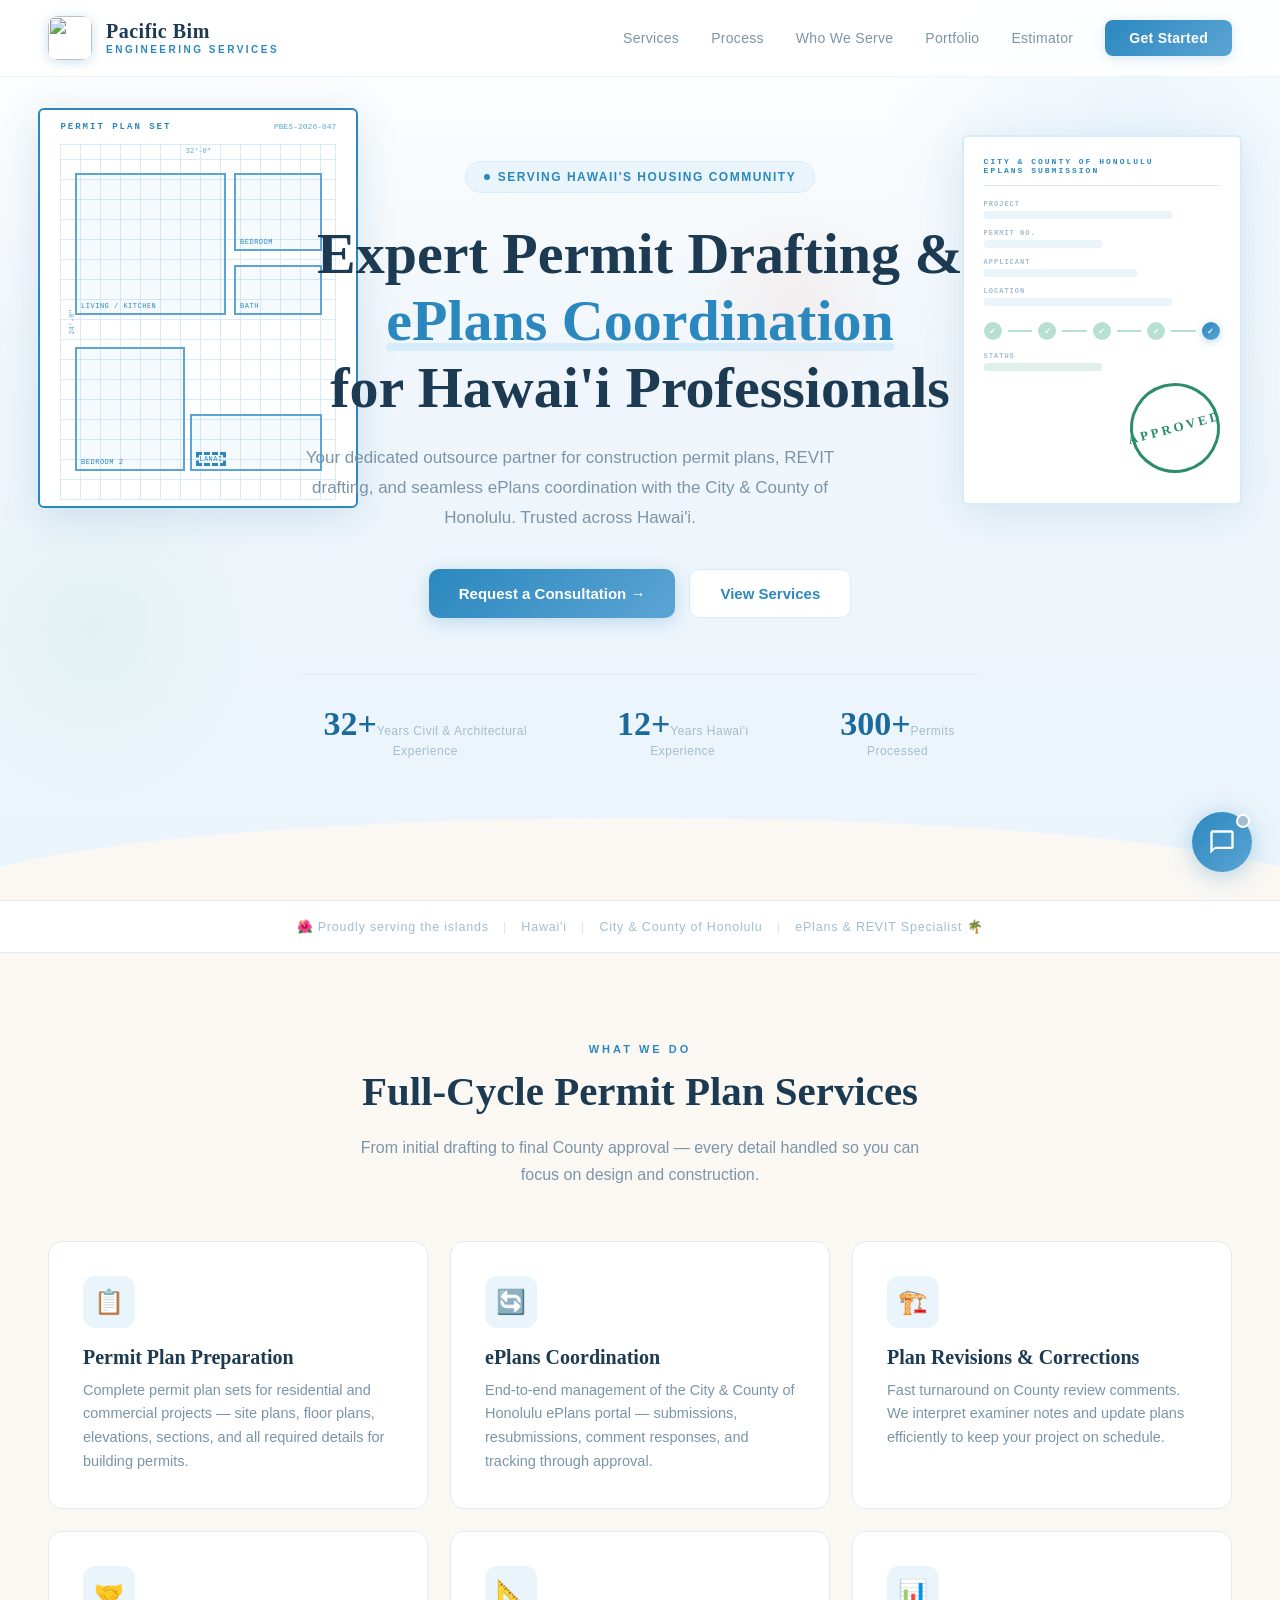
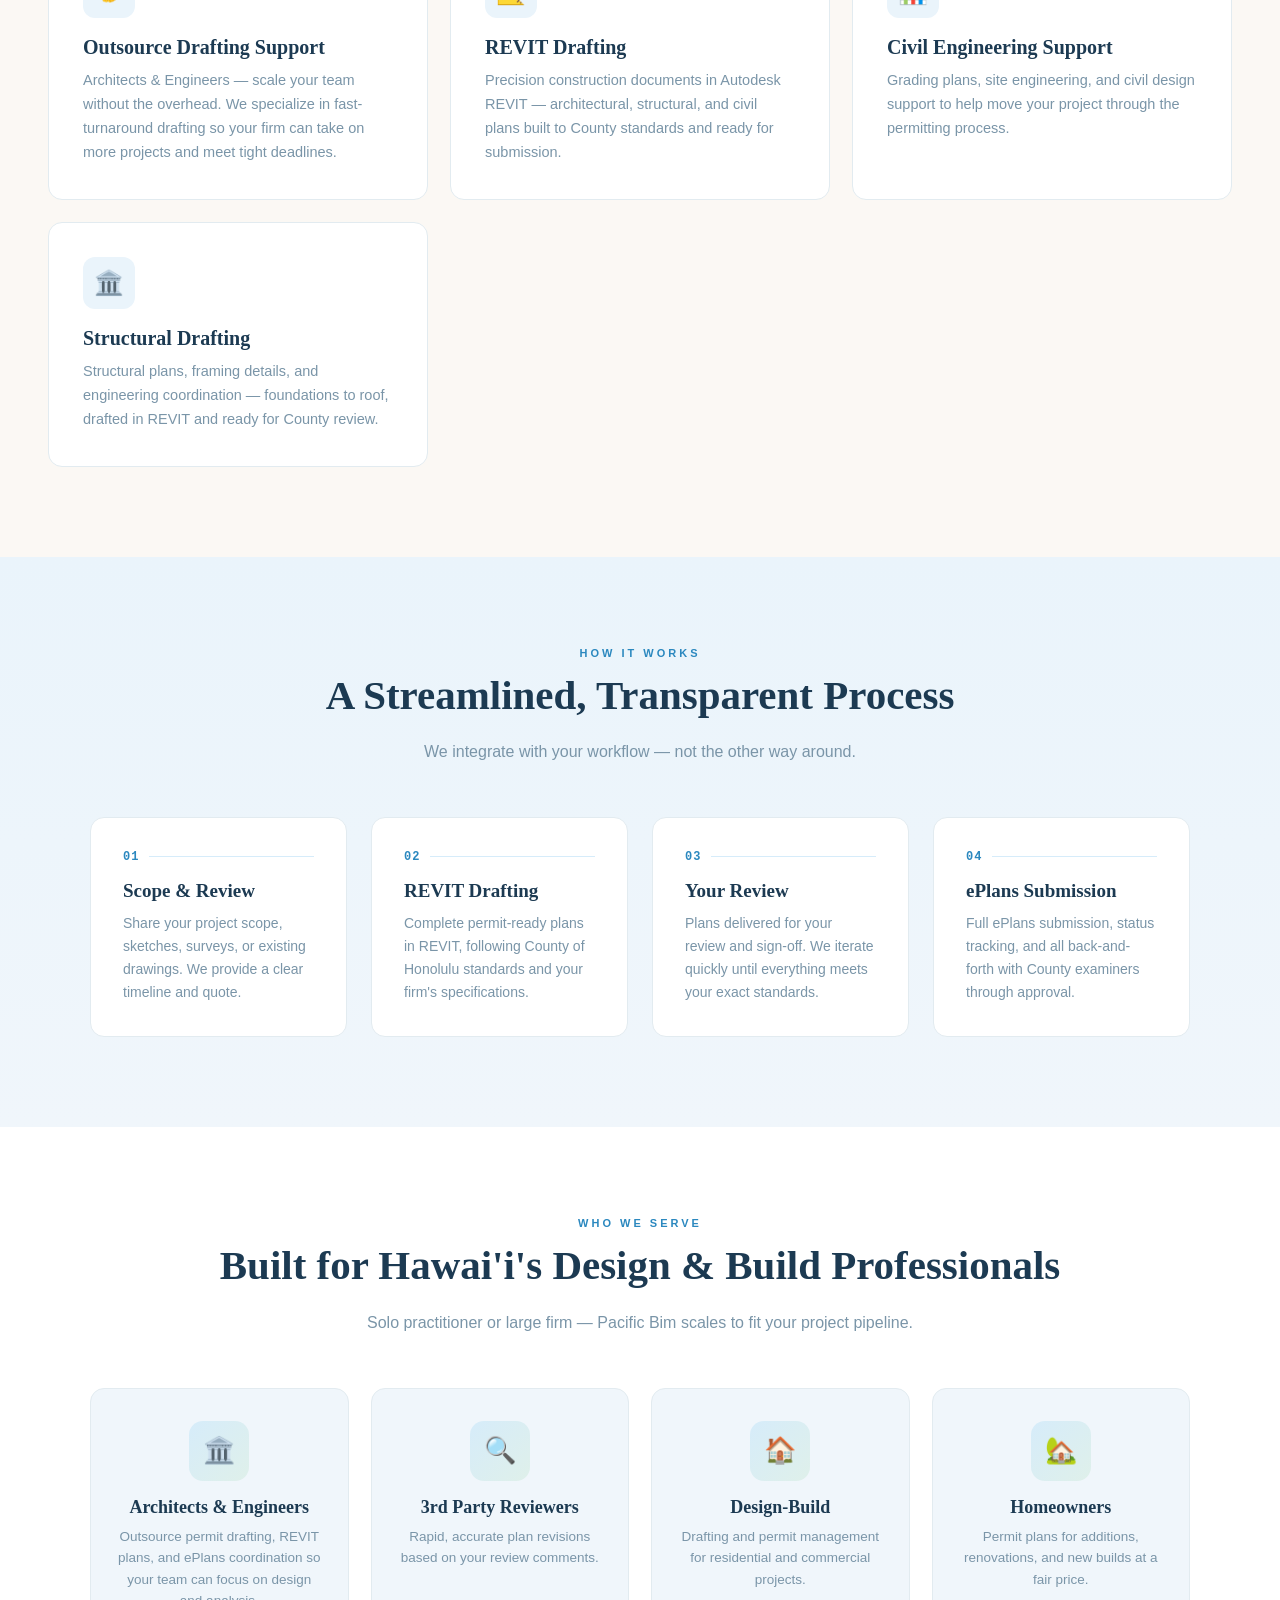
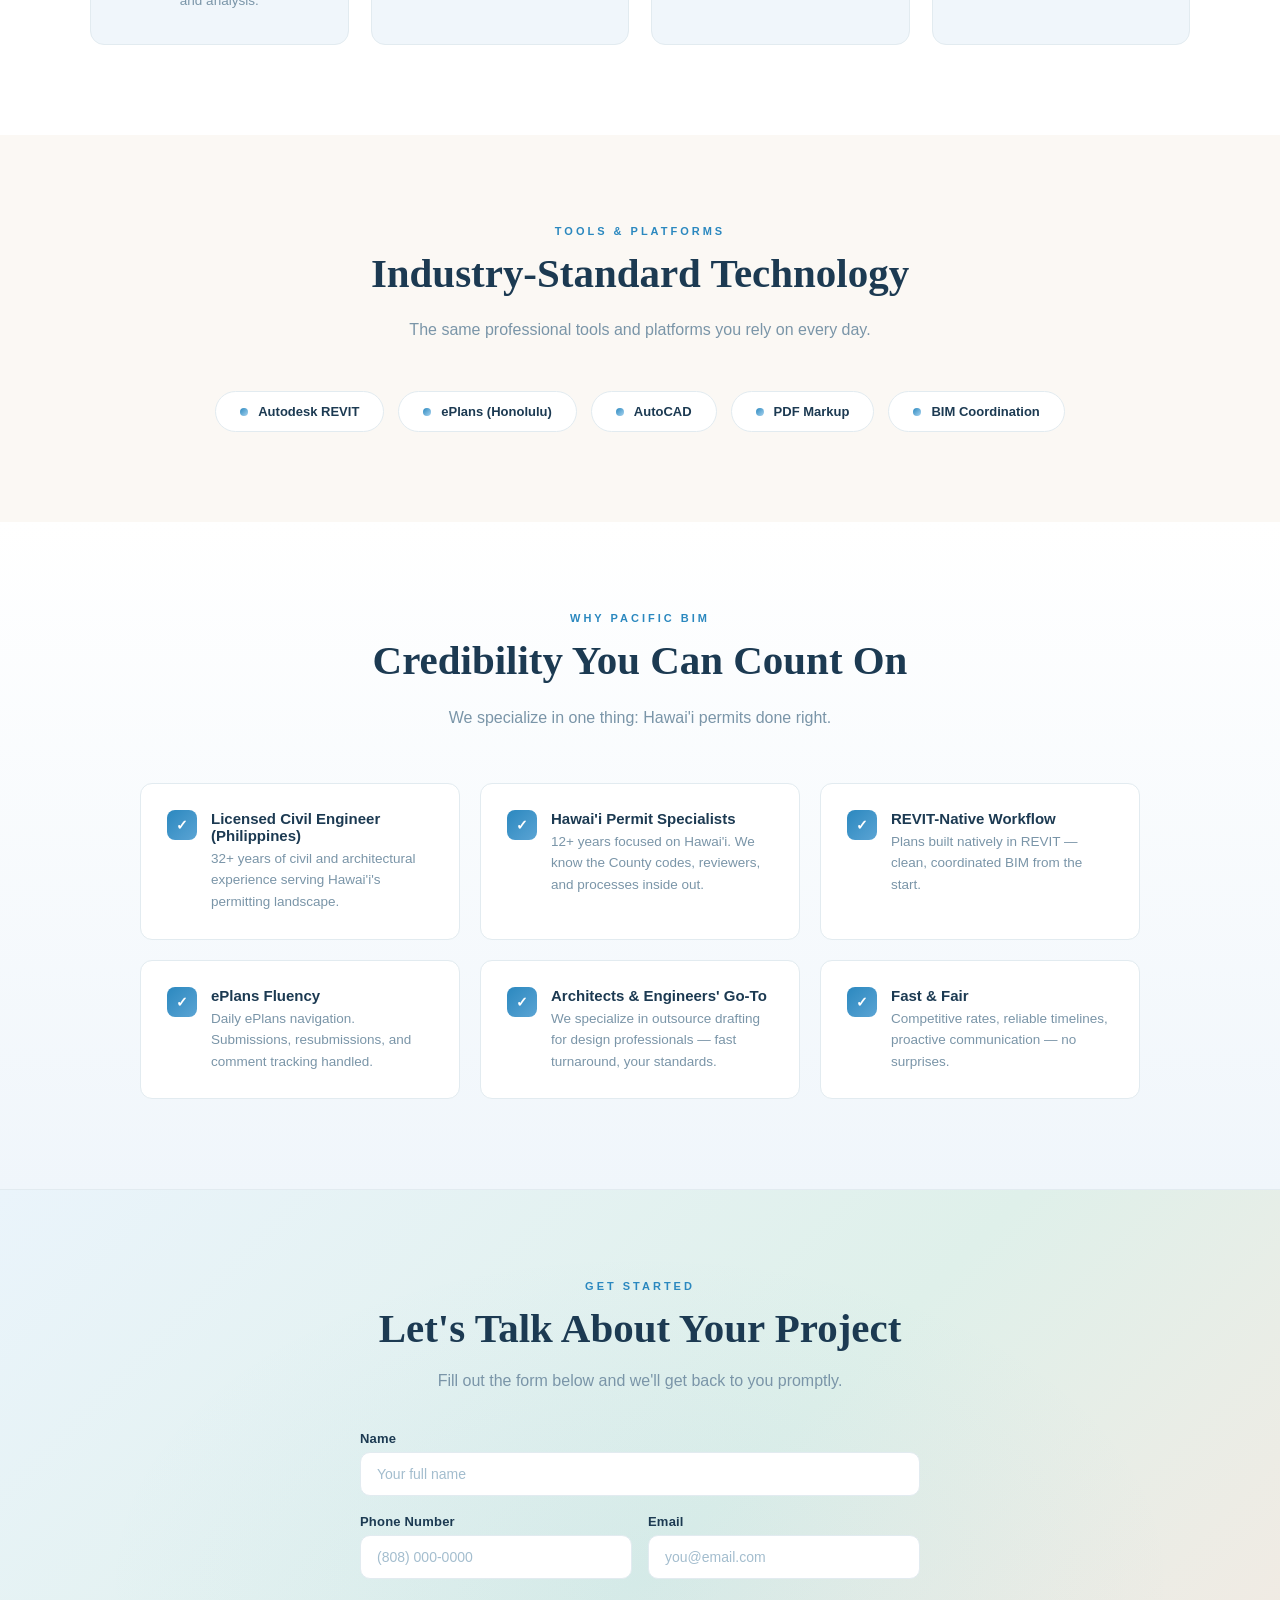
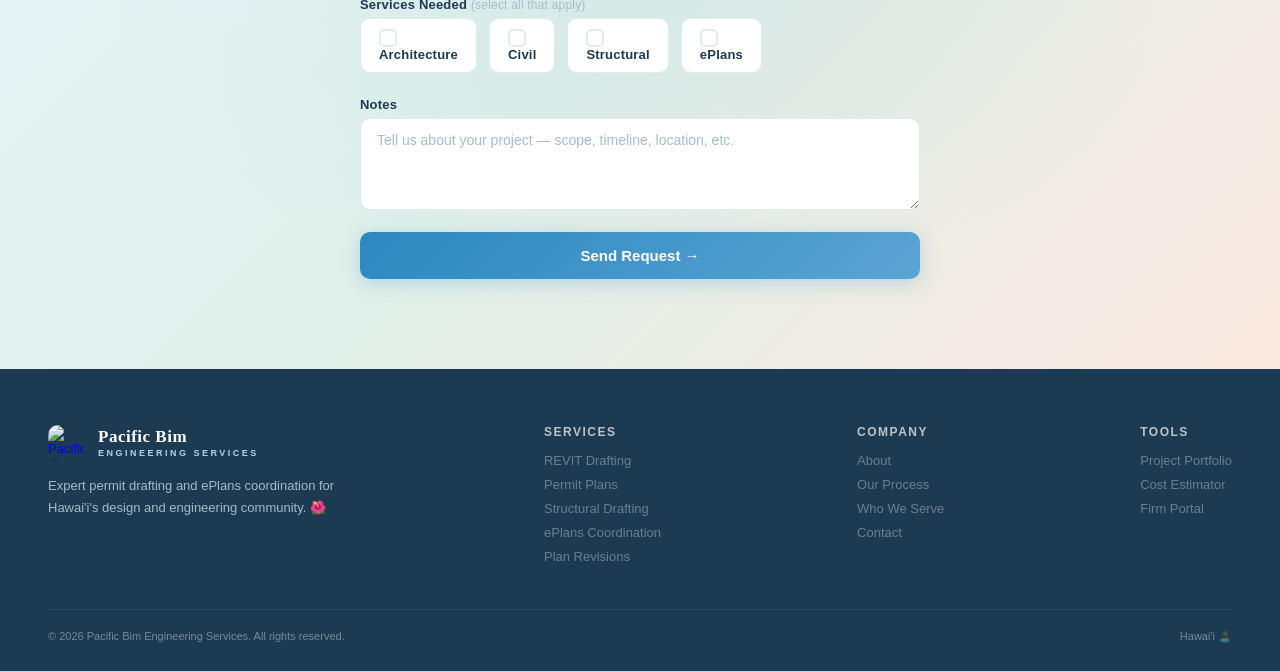
==== commit 2f872c27: "perf+a11y: self-host fonts, WebP logo, fix contrast/headings/alt Performance: - Self-host 17 WOFF2 f" ====
--- a/public/index.html
+++ b/public/index.html
@@ -109,9 +109,8 @@
 </script>
 
 <link rel="preload" href="/logo.jpg" as="image" type="image/jpeg">
-<link rel="preconnect" href="https://fonts.googleapis.com">
-<link rel="preconnect" href="https://fonts.gstatic.com" crossorigin>
-<link href="https://fonts.googleapis.com/css2?family=Lora:wght@400;500;600;700&family=Plus+Jakarta+Sans:wght@300;400;500;600;700&family=JetBrains+Mono:wght@400;500&display=swap" rel="stylesheet">
+
+<link rel="stylesheet" href="/fonts/fonts.css">
 <style>
   :root {
     --sky: #F0F6FB;
@@ -775,7 +774,7 @@
     display: flex; align-items: center; justify-content: center;
     color: white; font-size: 14px; font-weight: 700;
   }
-  .trust-item h4 {
+  .trust-item h3 {
     font-size: 15px; font-weight: 600;
     color: var(--heading);
     margin-bottom: 4px;
@@ -833,8 +832,8 @@
   .footer-brand .logo .logo-name { color: white; }
   .footer-brand .logo .logo-sub { color: var(--ocean-light); }
   .footer-brand .logo .logo-mark { box-shadow: none; }
-  .footer-brand p { line-height: 1.7; }
-  .footer-col h4 {
+  .footer-brand p { line-height: 1.7;  color: #A8BAC7;}
+  .footer-col h3 {
     color: rgba(255,255,255,0.7); font-size: 12px; font-weight: 600;
     letter-spacing: 1.5px; text-transform: uppercase; margin-bottom: 14px;
   }
@@ -1165,7 +1164,7 @@
 <!-- NAV -->
 <nav id="navbar" aria-label="Main navigation">
   <a href="/" class="logo">
-    <img class="logo-mark" src="/logo.jpg" alt="Pacific Bim Engineering Services">
+    <img class="logo-mark" src="/logo.webp" alt="" width="200" height="109">
     <div class="logo-text">
       <span class="logo-name">Pacific Bim</span>
       <span class="logo-sub">Engineering Services</span>
@@ -1321,12 +1320,12 @@
     <p class="section-desc">We specialize in one thing: Hawai'i permits done right.</p>
   </div>
   <div class="trust-grid">
-    <div class="trust-item reveal"><div class="trust-check">✓</div><div><h4>Licensed Civil Engineer (Philippines)</h4><p>32+ years of civil and architectural experience serving Hawai'i's permitting landscape.</p></div></div>
-    <div class="trust-item reveal"><div class="trust-check">✓</div><div><h4>Hawai'i Permit Specialists</h4><p>12+ years focused on Hawai'i. We know the County codes, reviewers, and processes inside out.</p></div></div>
-    <div class="trust-item reveal"><div class="trust-check">✓</div><div><h4>REVIT-Native Workflow</h4><p>Plans built natively in REVIT — clean, coordinated BIM from the start.</p></div></div>
-    <div class="trust-item reveal"><div class="trust-check">✓</div><div><h4>ePlans Fluency</h4><p>Daily ePlans navigation. Submissions, resubmissions, and comment tracking handled.</p></div></div>
-    <div class="trust-item reveal"><div class="trust-check">✓</div><div><h4>Architects & Engineers' Go-To</h4><p>We specialize in outsource drafting for design professionals — fast turnaround, your standards.</p></div></div>
-    <div class="trust-item reveal"><div class="trust-check">✓</div><div><h4>Fast & Fair</h4><p>Competitive rates, reliable timelines, proactive communication — no surprises.</p></div></div>
+    <div class="trust-item reveal"><div class="trust-check">✓</div><div><h3>Licensed Civil Engineer (Philippines)</h3><p>32+ years of civil and architectural experience serving Hawai'i's permitting landscape.</p></div></div>
+    <div class="trust-item reveal"><div class="trust-check">✓</div><div><h3>Hawai'i Permit Specialists</h3><p>12+ years focused on Hawai'i. We know the County codes, reviewers, and processes inside out.</p></div></div>
+    <div class="trust-item reveal"><div class="trust-check">✓</div><div><h3>REVIT-Native Workflow</h3><p>Plans built natively in REVIT — clean, coordinated BIM from the start.</p></div></div>
+    <div class="trust-item reveal"><div class="trust-check">✓</div><div><h3>ePlans Fluency</h3><p>Daily ePlans navigation. Submissions, resubmissions, and comment tracking handled.</p></div></div>
+    <div class="trust-item reveal"><div class="trust-check">✓</div><div><h3>Architects & Engineers' Go-To</h3><p>We specialize in outsource drafting for design professionals — fast turnaround, your standards.</p></div></div>
+    <div class="trust-item reveal"><div class="trust-check">✓</div><div><h3>Fast & Fair</h3><p>Competitive rates, reliable timelines, proactive communication — no surprises.</p></div></div>
   </div>
 </section>
 
@@ -1433,15 +1432,15 @@
       <p style="margin-top:12px;">Expert permit drafting and ePlans coordination for Hawai'i's design and engineering community. 🌺</p>
     </div>
     <div class="footer-col">
-      <h4>Services</h4>
+      <h3>Services</h3>
       <a href="#services">REVIT Drafting</a><a href="#services">Permit Plans</a><a href="#services">Structural Drafting</a><a href="#services">ePlans Coordination</a><a href="#services">Plan Revisions</a>
     </div>
     <div class="footer-col">
-      <h4>Company</h4>
+      <h3>Company</h3>
       <a href="#trust">About</a><a href="#process">Our Process</a><a href="#audience">Who We Serve</a><a href="#contact">Contact</a>
     </div>
     <div class="footer-col">
-      <h4>Tools</h4>
+      <h3>Tools</h3>
       <a href="portfolio.html">Project Portfolio</a><a href="estimator.html">Cost Estimator</a><a href="dashboard.html">Firm Portal</a>
     </div>
   </div>
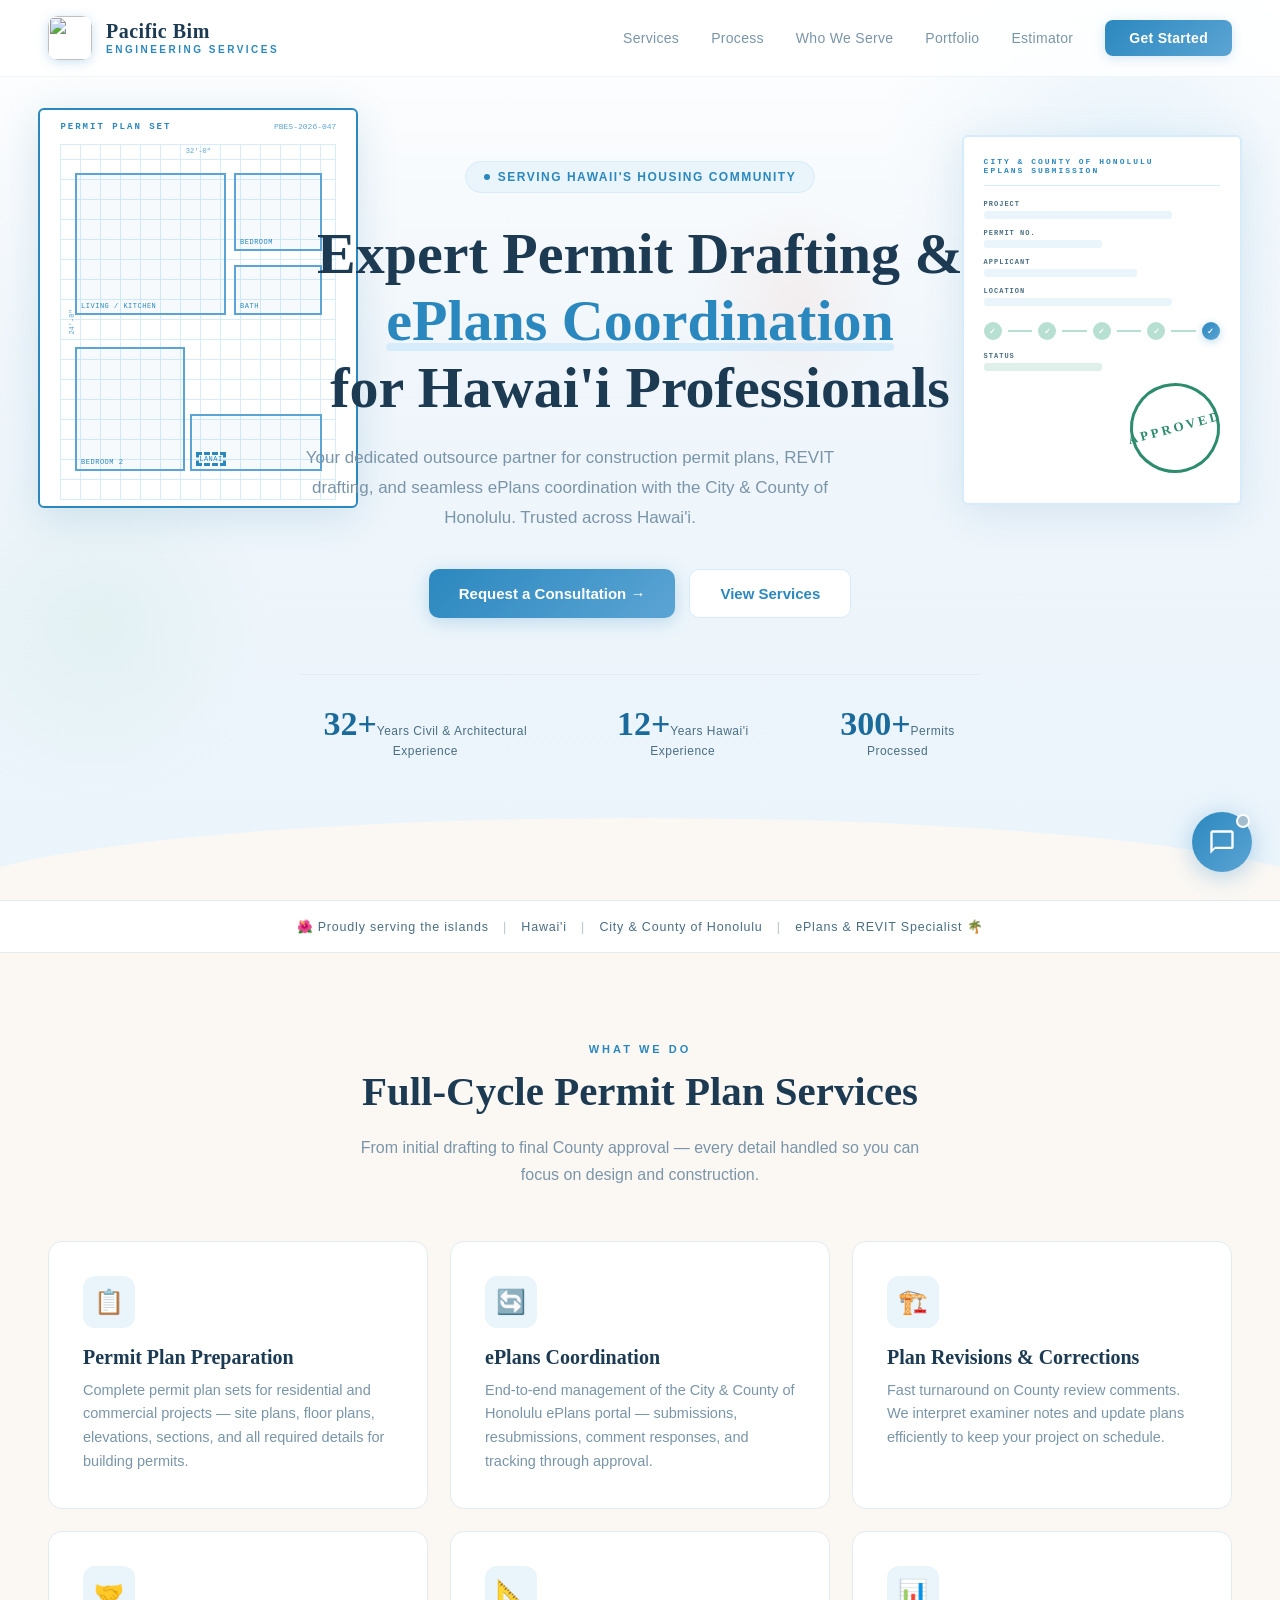
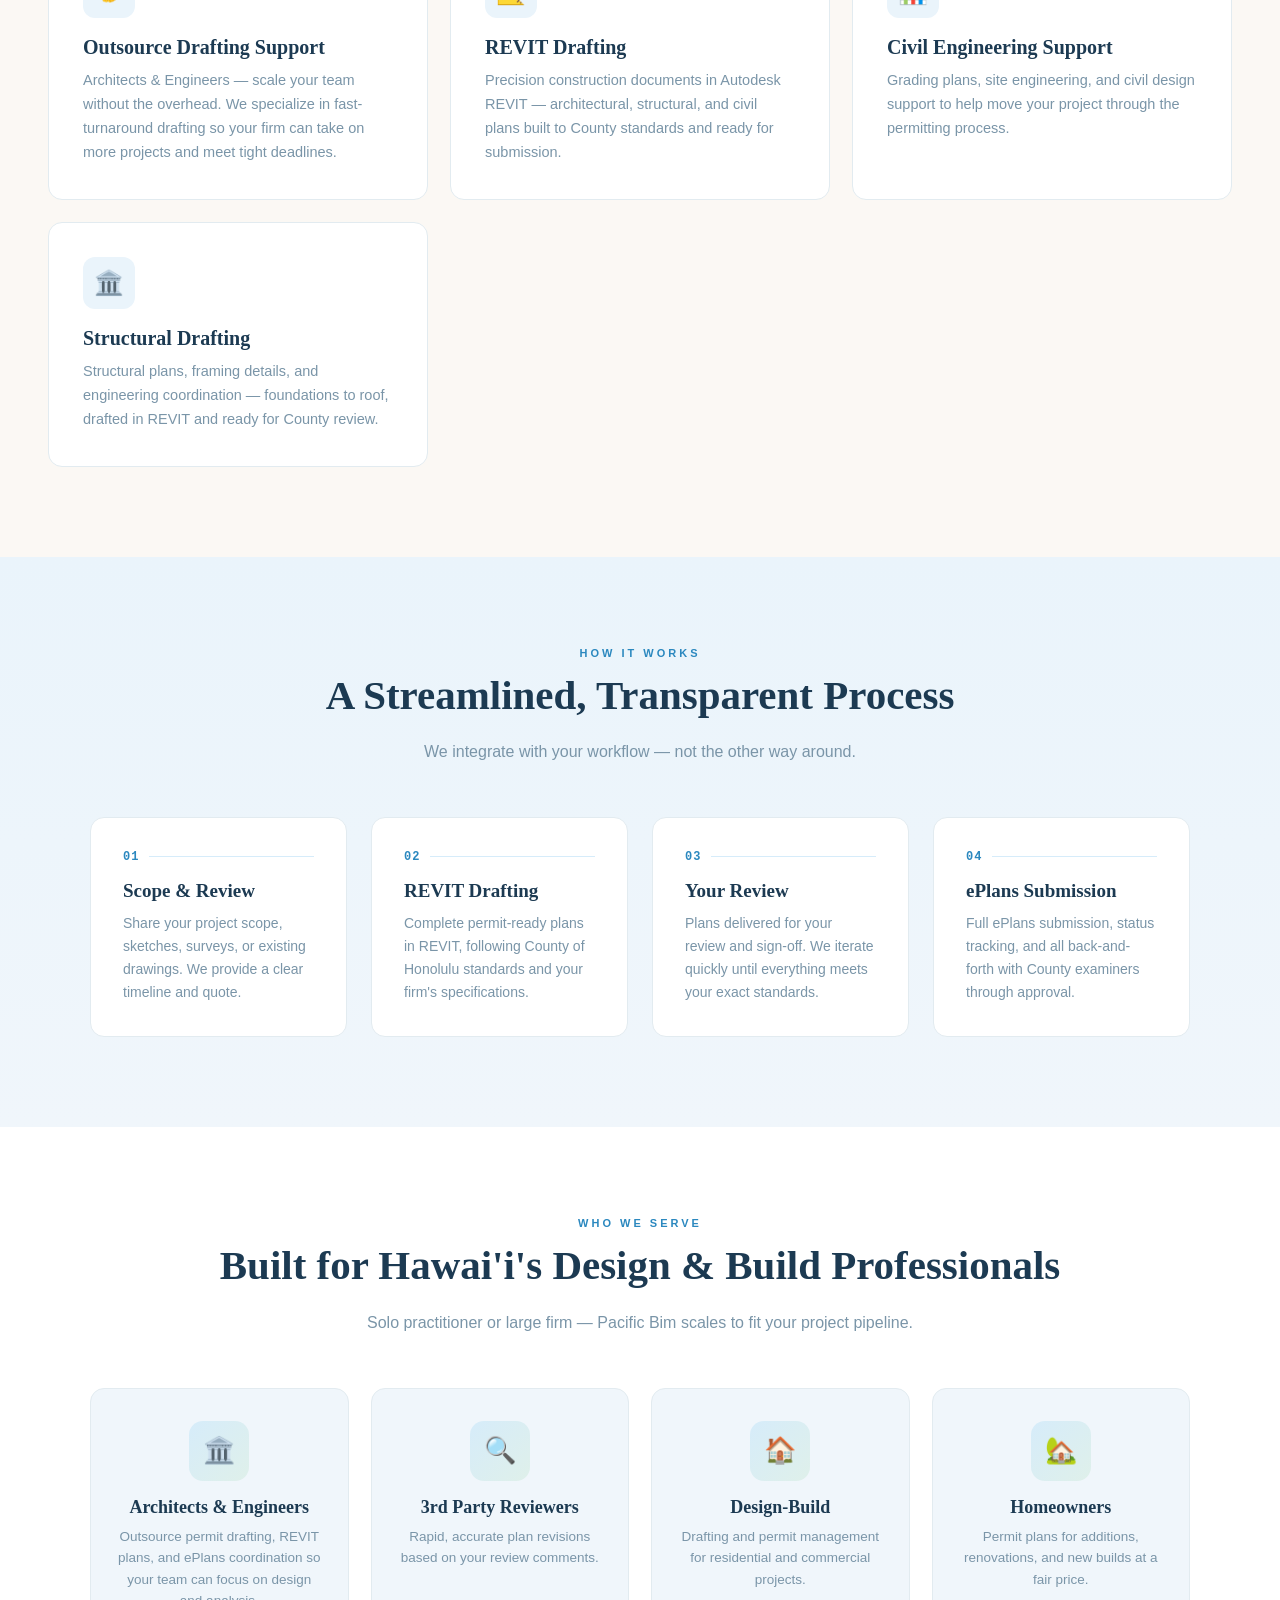
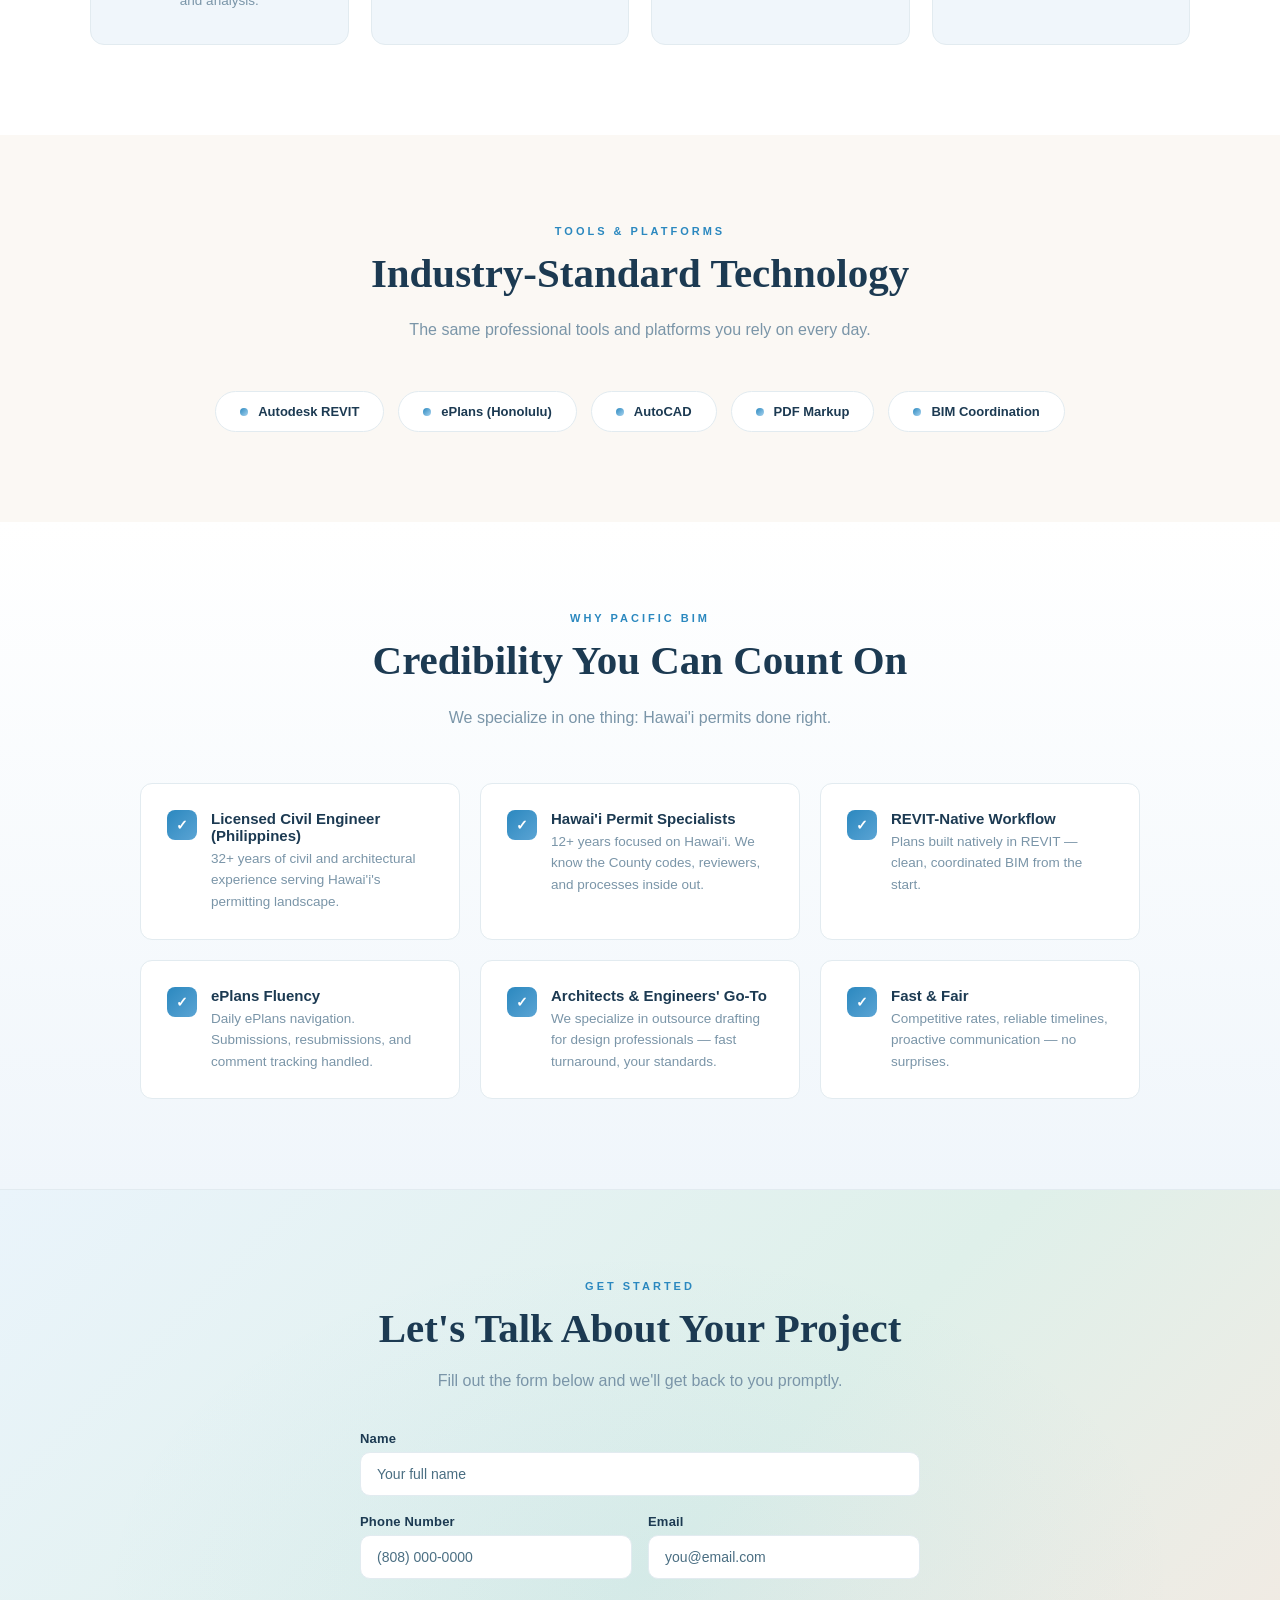
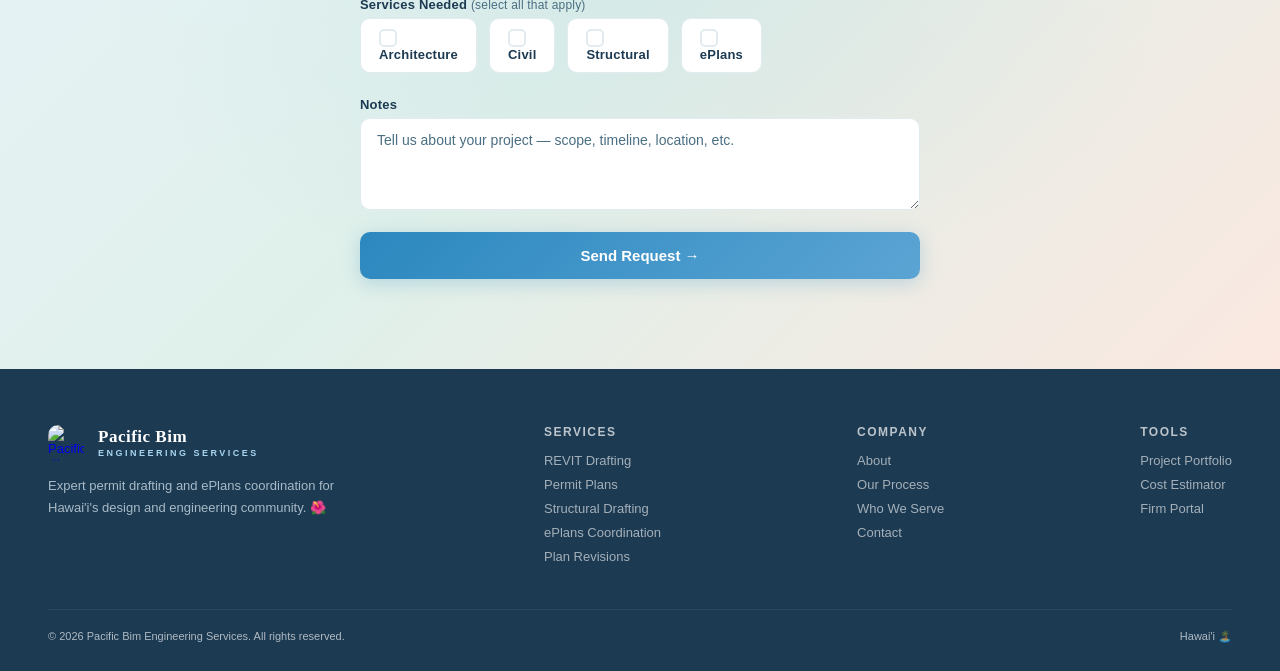
==== commit 7e472c2d: "fix: font file 404s (wrong paths) + fix remaining contrast failures - fonts.css: strip subdirectory " ====
--- a/public/index.html
+++ b/public/index.html
@@ -131,7 +131,7 @@
     --heading: #1C3A52;
     --text: #3D5468;
     --text-light: #7A95A8;
-    --text-muted: #A3BDCE;
+    --text-muted: #4A6E82;
     --border: #E2EBF0;
     --border-warm: #E8DFD2;
     --white: #FFFFFF;
@@ -819,7 +819,7 @@
   footer {
     background: var(--heading);
     padding: 56px 48px 28px;
-    color: rgba(255,255,255,0.4);
+    color: rgba(255,255,255,0.65);
     font-size: 13px;
   }
   .footer-inner {
@@ -838,7 +838,7 @@
     letter-spacing: 1.5px; text-transform: uppercase; margin-bottom: 14px;
   }
   .footer-col a {
-    display: block; color: rgba(255,255,255,0.35);
+    display: block; color: rgba(255,255,255,0.6);
     text-decoration: none; margin-bottom: 9px; transition: color 0.3s;
   }
   .footer-col a:hover { color: var(--ocean-light); }
@@ -1008,7 +1008,7 @@
     background: #F7FAFC;
     border-top: 1px solid #E2EBF0;
     font-size: 11px;
-    color: #A3BDCE;
+    color: #4A6E82;
     text-align: center;
   }
   .chat-panel-footer strong { color: #7A95A8; }
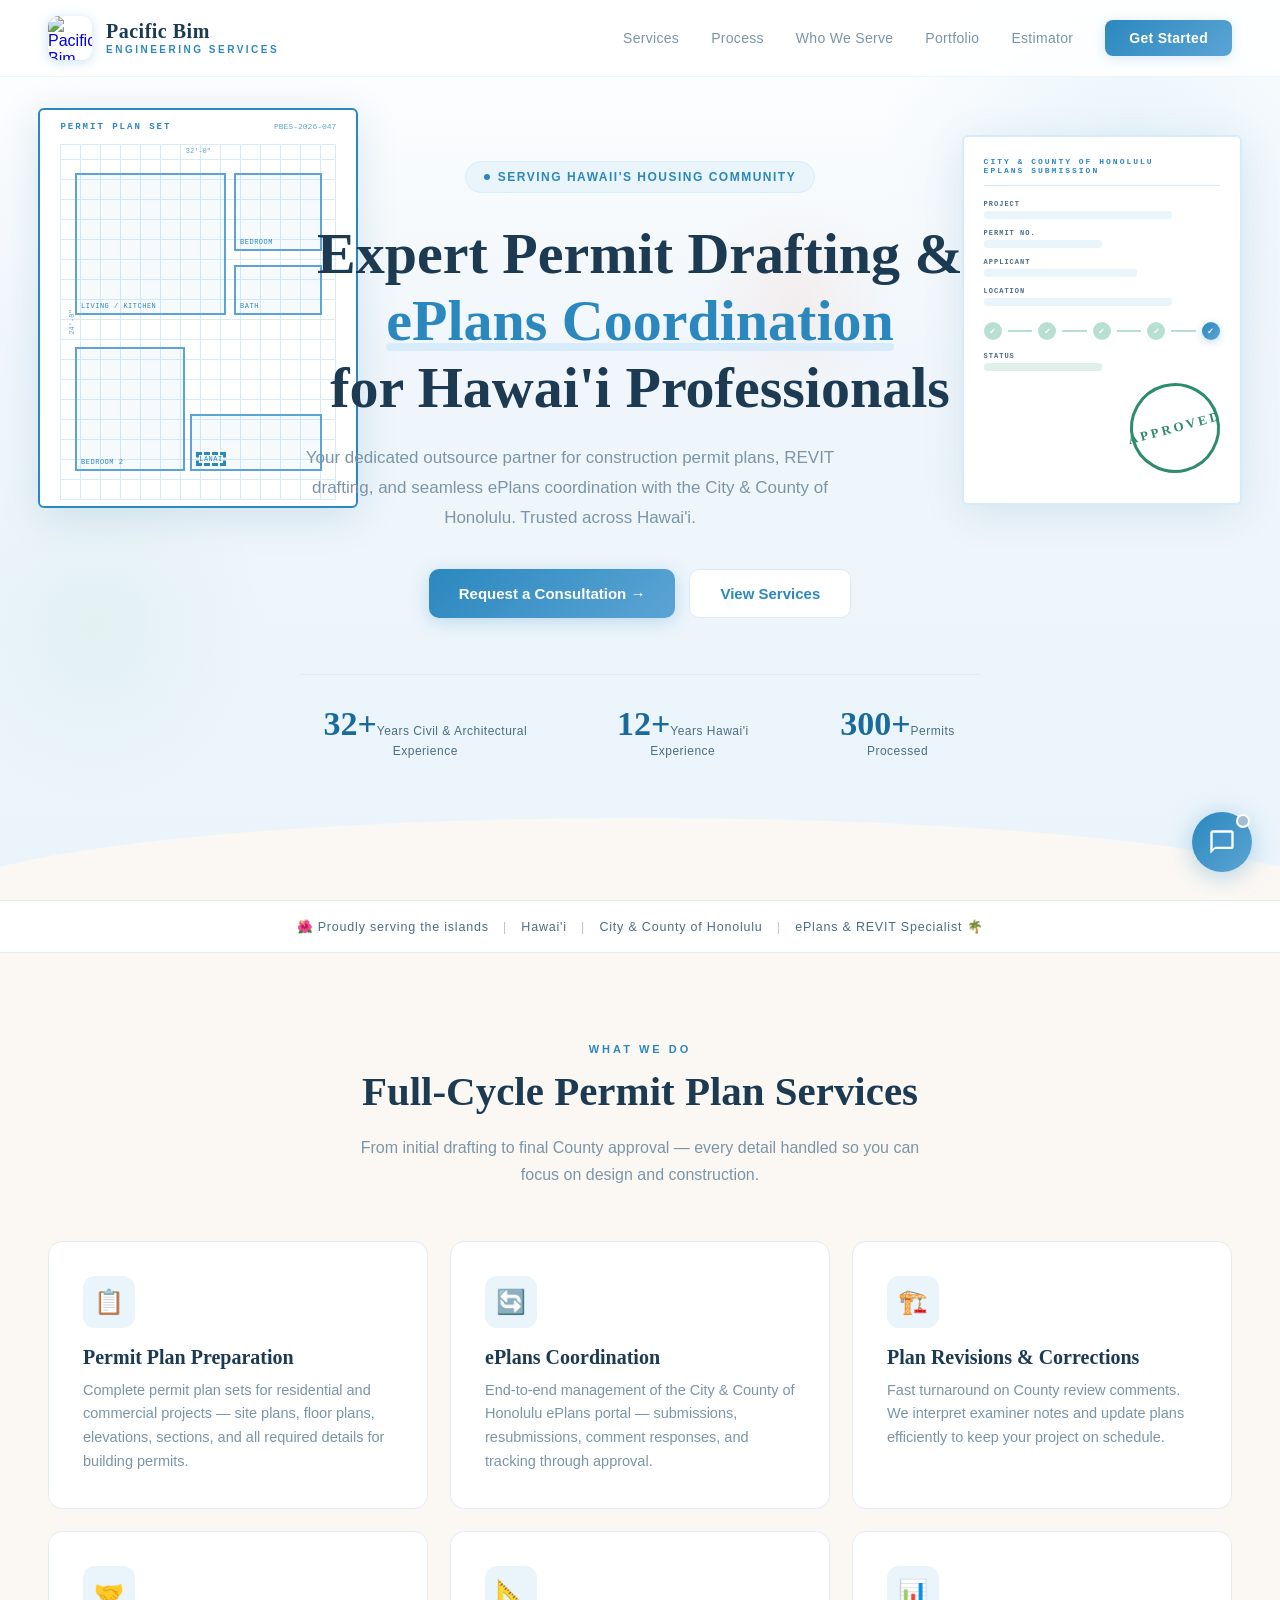
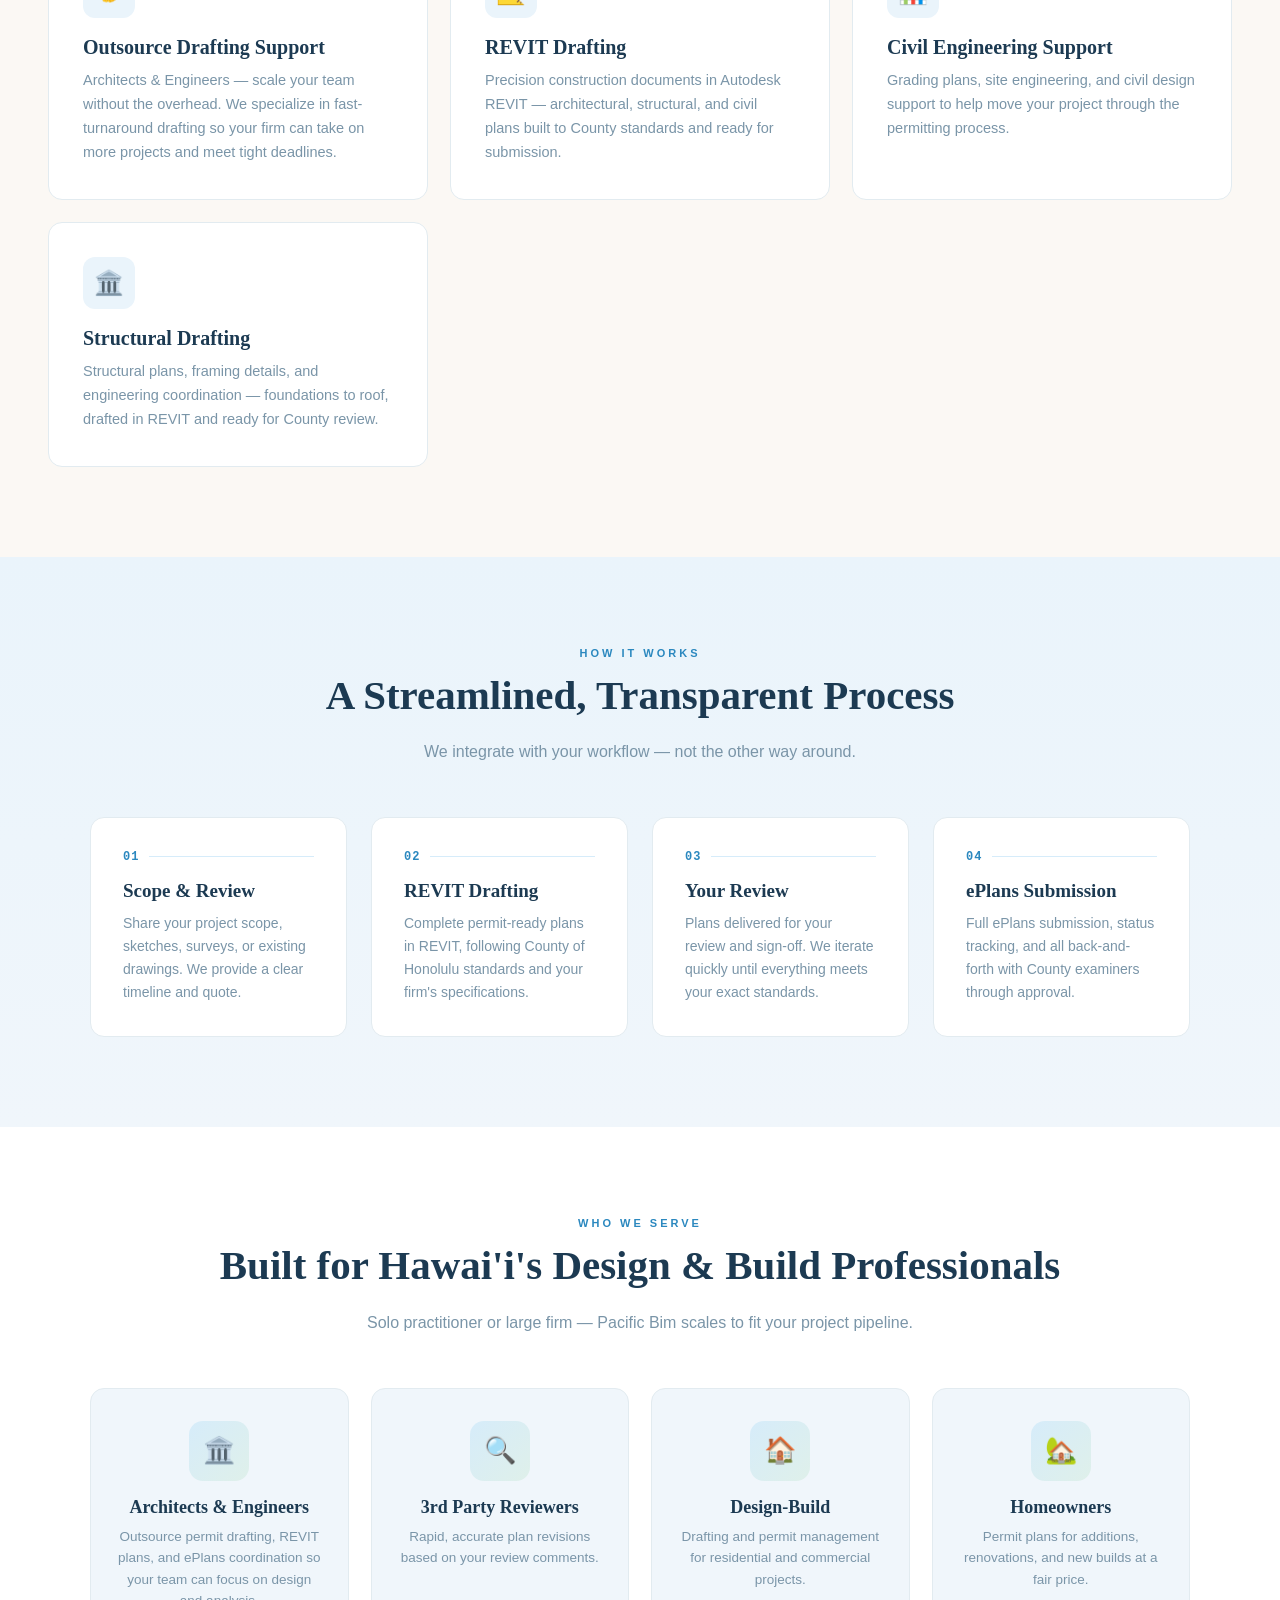
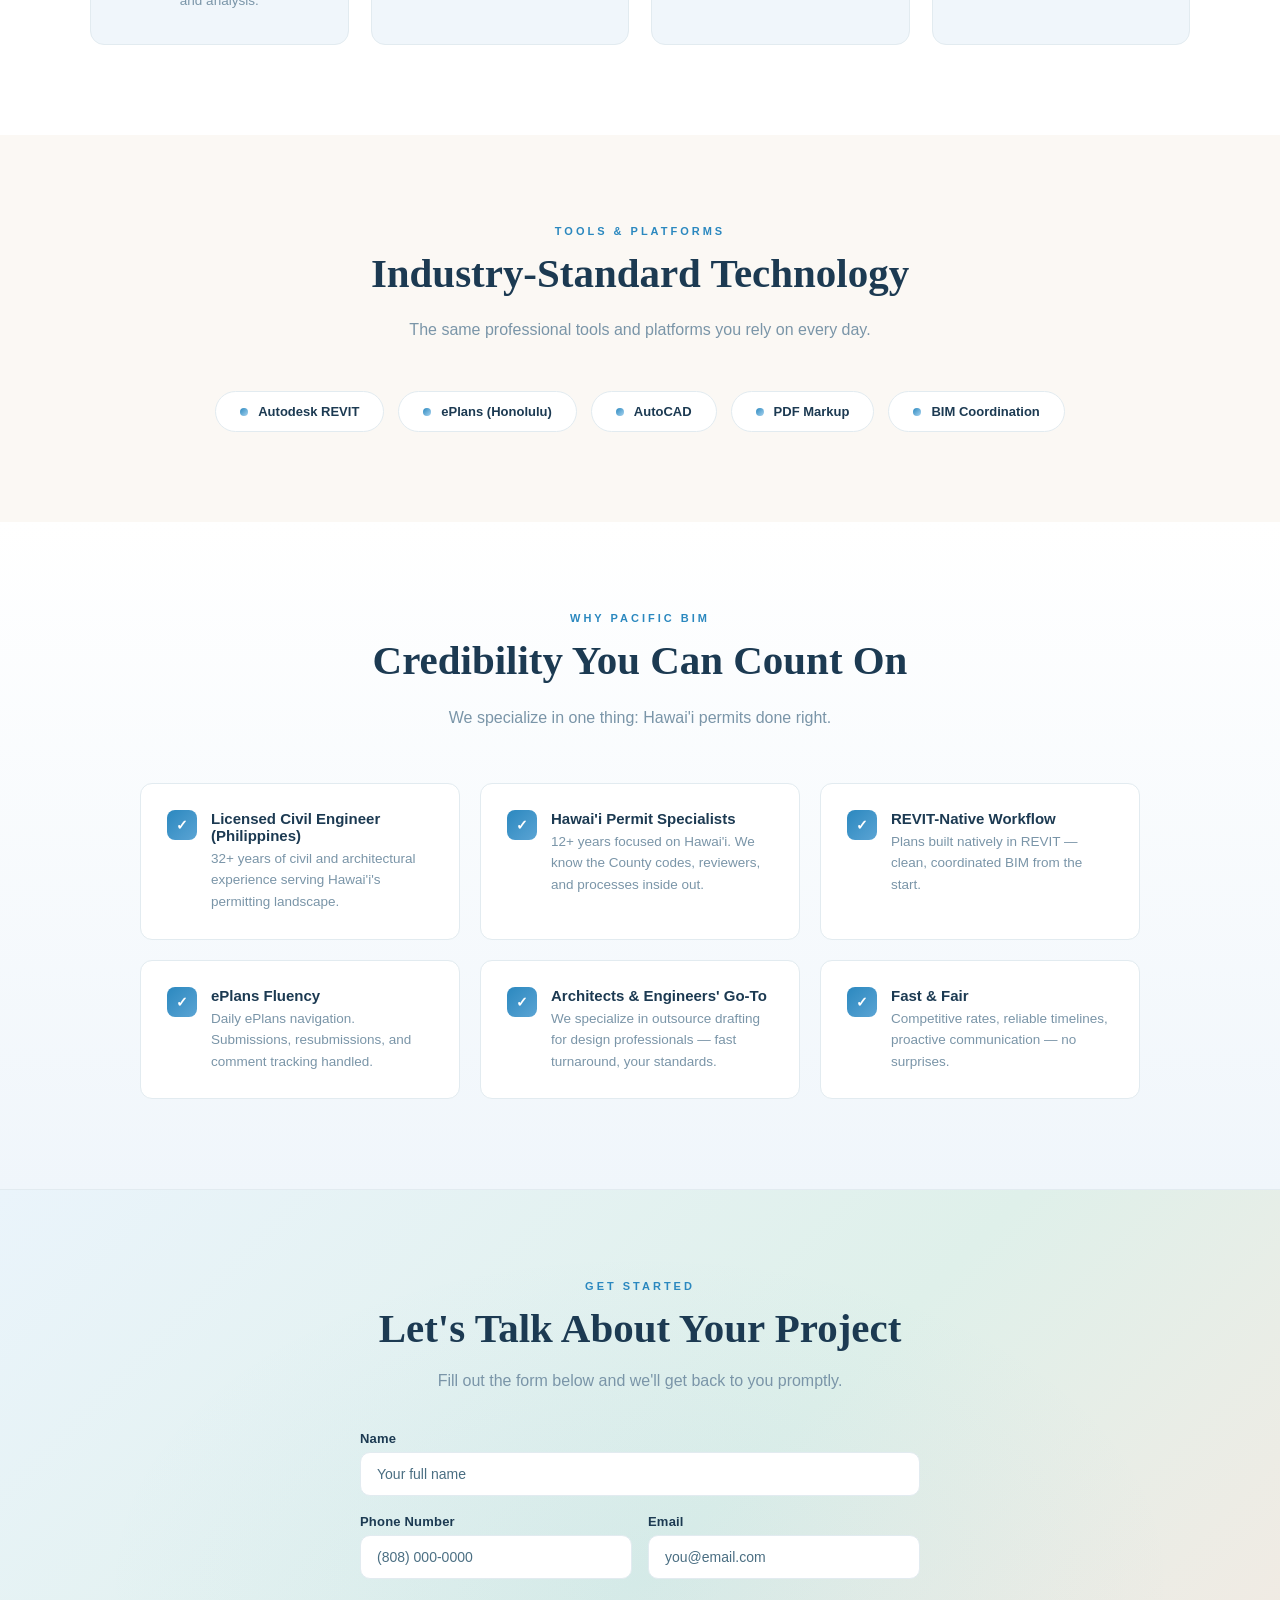
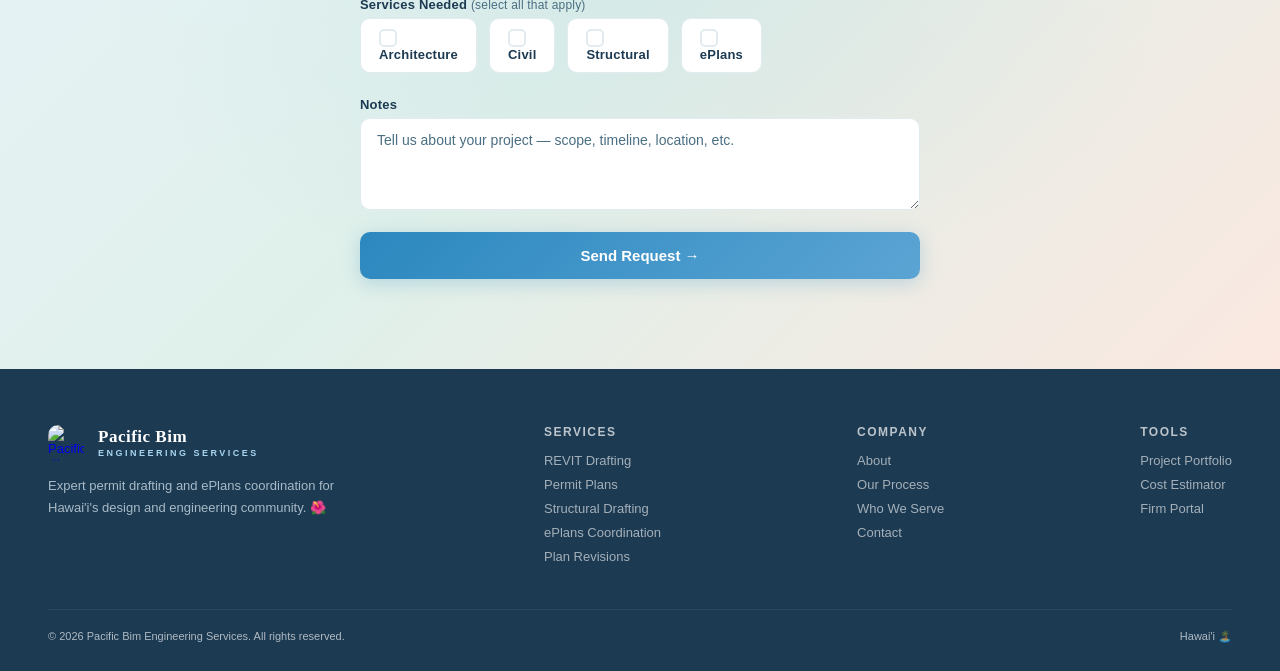
==== commit 25a1addb: "Add alt text to logo.webp for accessibility Co-Authored-By: Claude Opus 4.6 <noreply@anthropic.com>" ====
--- a/public/index.html
+++ b/public/index.html
@@ -1164,7 +1164,7 @@
 <!-- NAV -->
 <nav id="navbar" aria-label="Main navigation">
   <a href="/" class="logo">
-    <img class="logo-mark" src="/logo.webp" alt="" width="200" height="109">
+    <img class="logo-mark" src="/logo.webp" alt="Pacific Bim Engineering Services" width="200" height="109">
     <div class="logo-text">
       <span class="logo-name">Pacific Bim</span>
       <span class="logo-sub">Engineering Services</span>
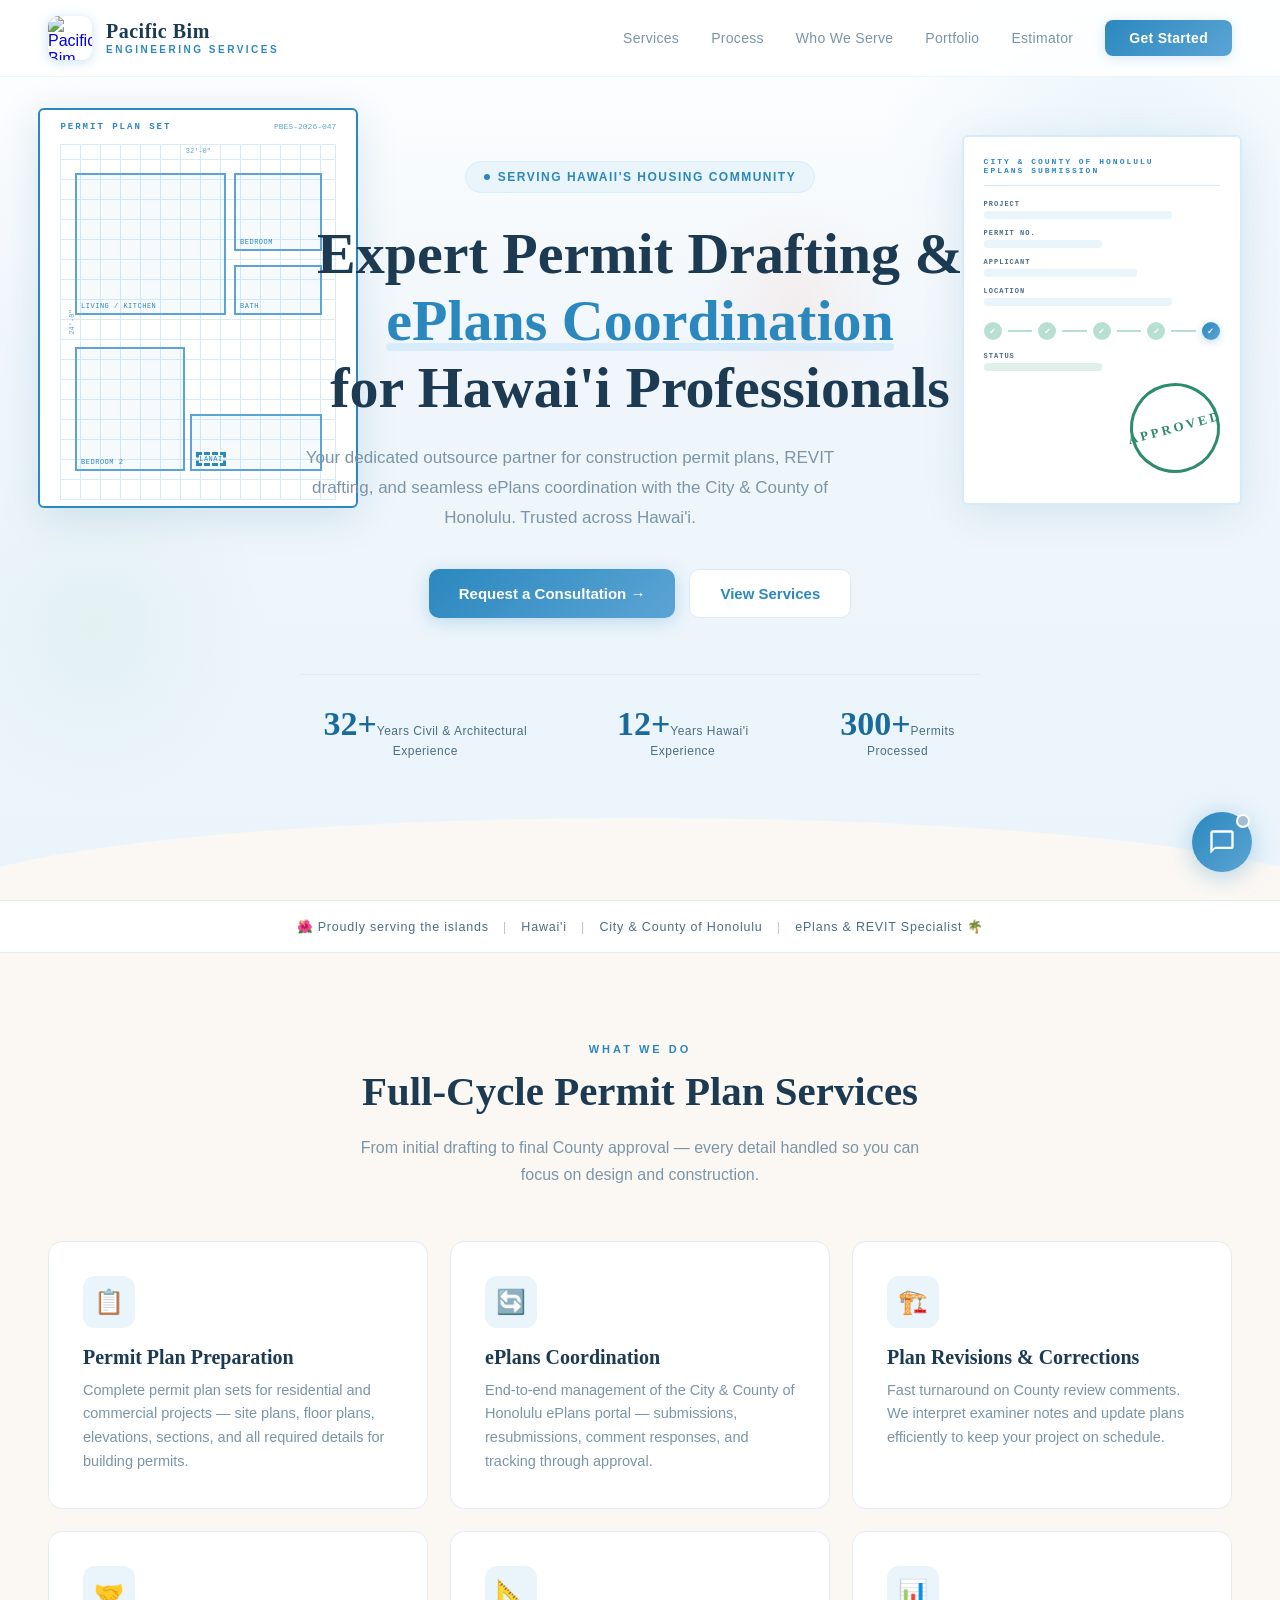
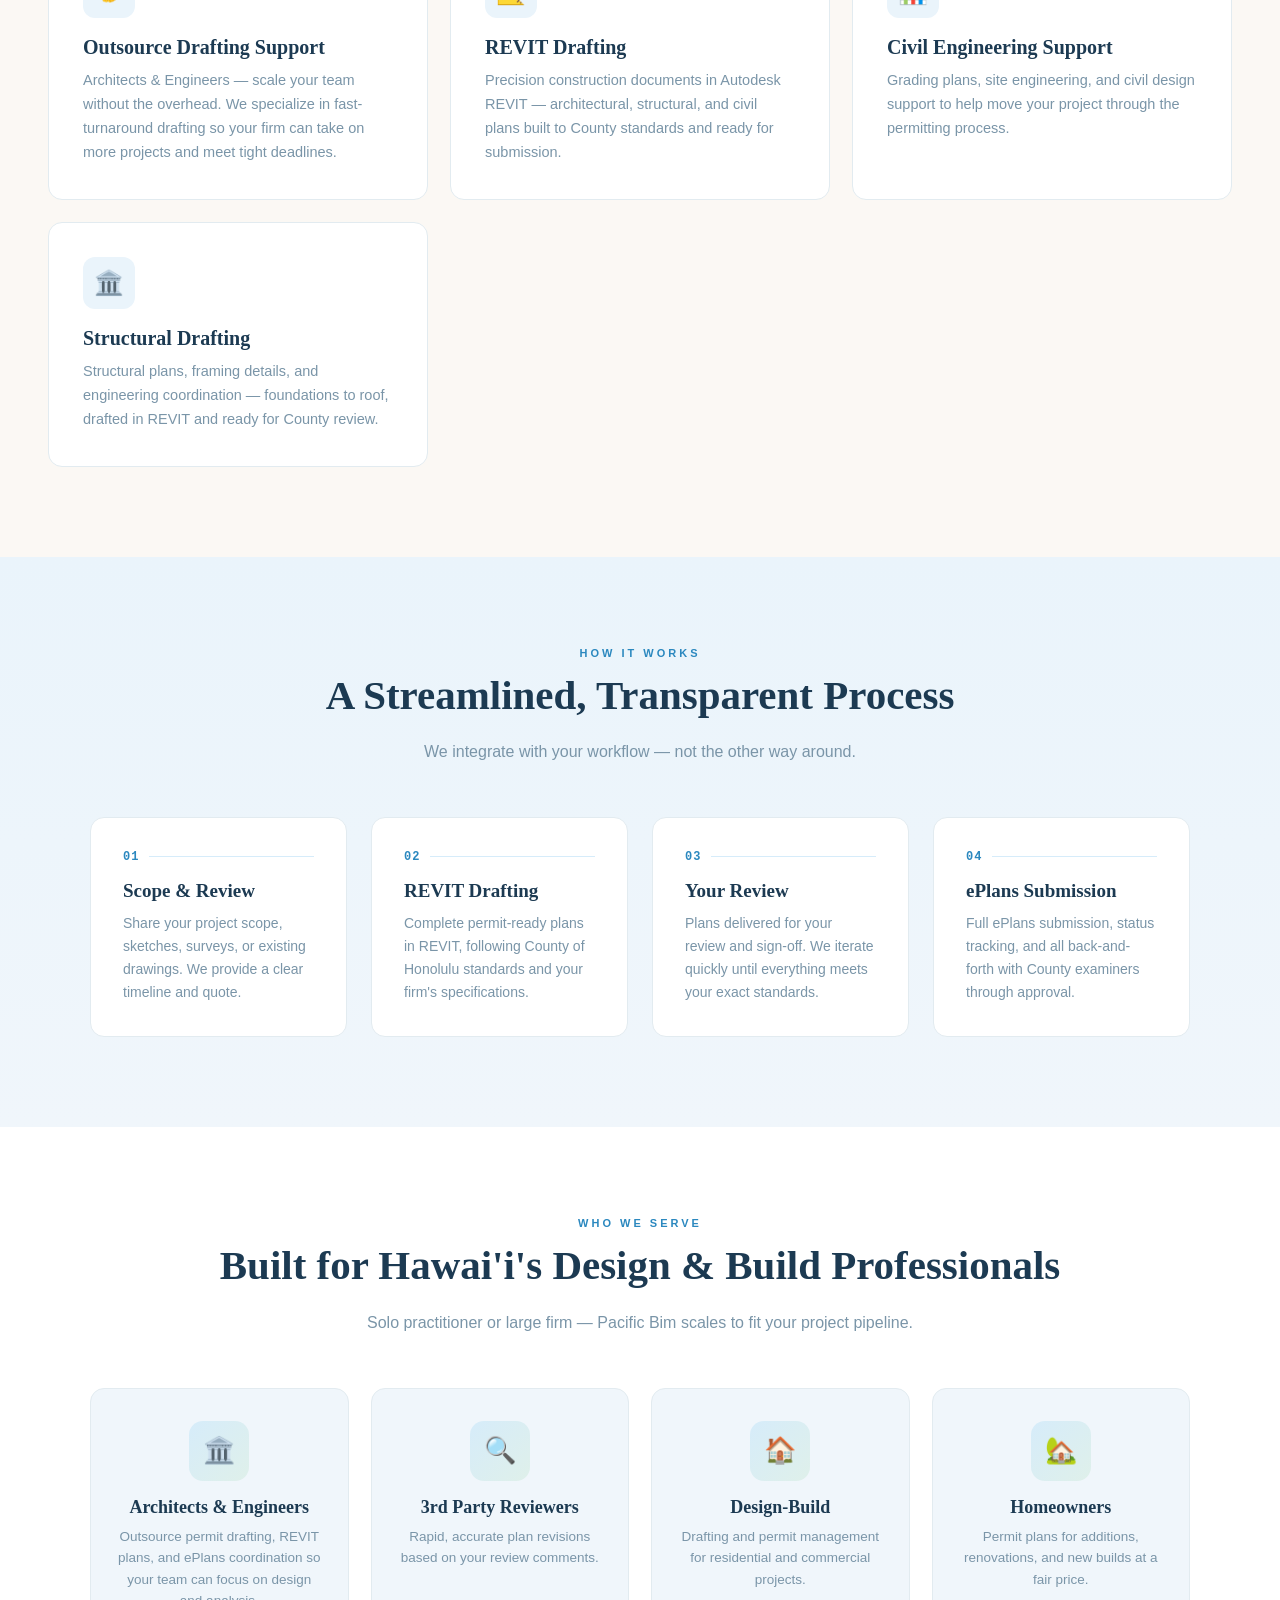
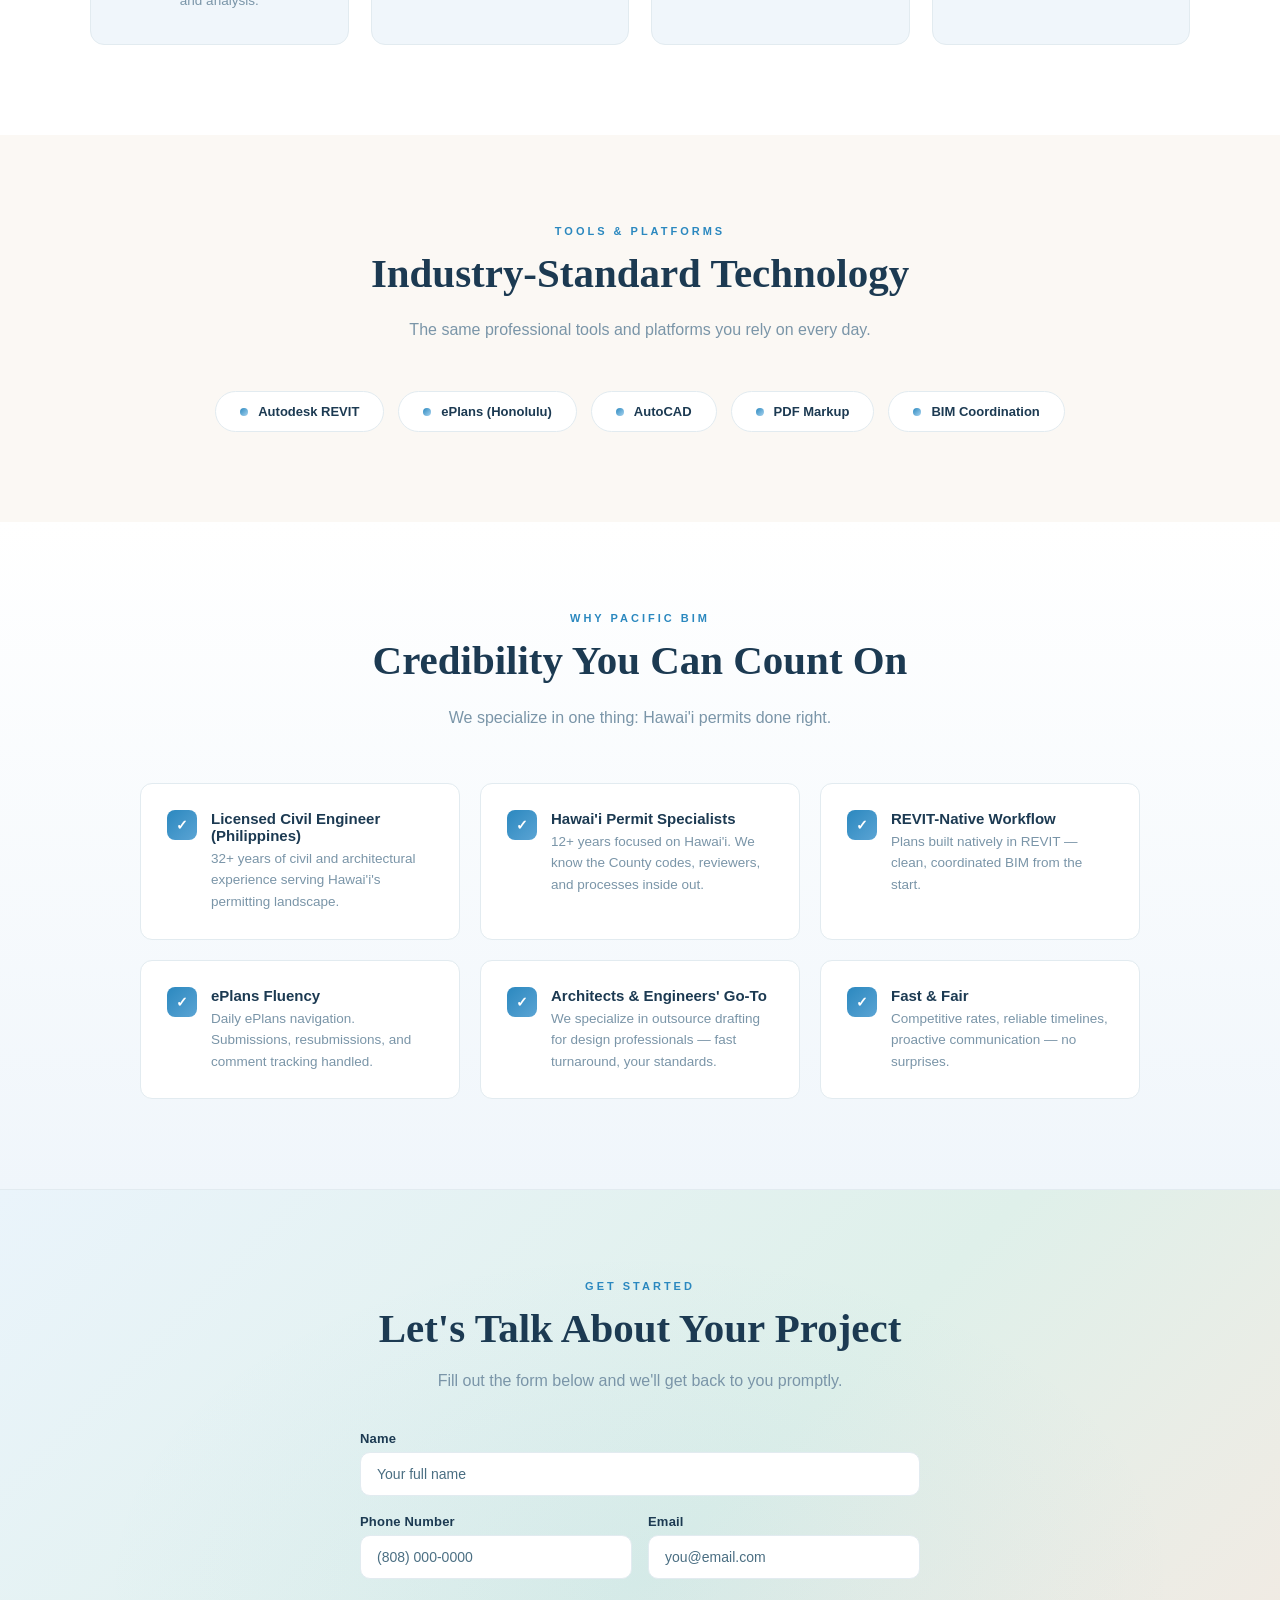
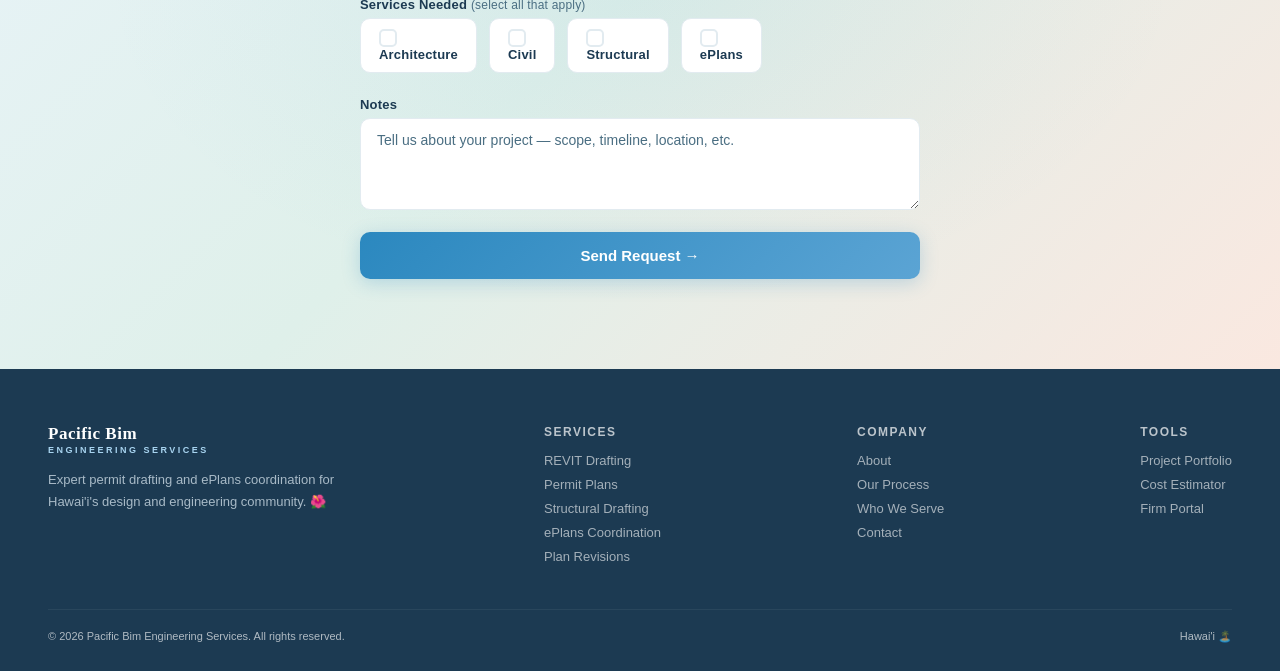
==== commit 4f91d7d4: "Add error handling to Elmo frontend (Codex + review fixes) Co-Authored-By: Claude Sonnet 4.6 <norepl" ====
--- a/public/index.html
+++ b/public/index.html
@@ -1164,7 +1164,7 @@
 <!-- NAV -->
 <nav id="navbar" aria-label="Main navigation">
   <a href="/" class="logo">
-    <img class="logo-mark" src="/logo.webp" alt="Pacific Bim Engineering Services" width="200" height="109">
+    <img class="logo-mark" src="/logo.webp" alt="Pacific Bim Engineering Services" width="200" height="109" onerror="this.onerror=null;this.src='/logo.jpg';">
     <div class="logo-text">
       <span class="logo-name">Pacific Bim</span>
       <span class="logo-sub">Engineering Services</span>
@@ -1426,7 +1426,7 @@
   <div class="footer-inner">
     <div class="footer-brand">
       <a href="/" class="logo">
-        <img class="logo-mark" src="/logo.jpg" alt="Pacific Bim Engineering Services" style="width:36px;height:36px;">
+        <img class="logo-mark" src="/logo.jpg" alt="Pacific Bim Engineering Services" style="width:36px;height:36px;" onerror="this.onerror=null;this.style.display='none';">
         <div class="logo-text"><span class="logo-name" style="font-size:17px;">Pacific Bim</span><span class="logo-sub" style="font-size:9px;">Engineering Services</span></div>
       </a>
       <p style="margin-top:12px;">Expert permit drafting and ePlans coordination for Hawai'i's design and engineering community. 🌺</p>
@@ -1451,72 +1451,110 @@
 </footer>
 
 <script>
-  window.addEventListener('scroll', () => document.getElementById('navbar').classList.toggle('scrolled', window.scrollY > 50));
-  document.getElementById('navToggle').addEventListener('click', () => document.getElementById('navLinks').classList.toggle('open'));
-  const reveals = document.querySelectorAll('.reveal');
-  const observer = new IntersectionObserver((entries) => {
-    entries.forEach((entry, i) => {
-      if (entry.isIntersecting) { setTimeout(() => entry.target.classList.add('visible'), i * 80); observer.unobserve(entry.target); }
+  // Global error handlers — catch unhandled errors and rejections
+  window.onerror = function(msg, src, line, col, err) {
+    console.error('Uncaught error:', msg, 'at', src, line + ':' + col, err);
+  };
+  window.addEventListener('unhandledrejection', function(e) {
+    console.error('Unhandled promise rejection:', e.reason);
+  });
+
+  // Navbar scroll handling
+  var navbar = document.getElementById('navbar');
+  if (navbar) {
+    window.addEventListener('scroll', () => { try { navbar.classList.toggle('scrolled', window.scrollY > 50); } catch(e) { /* scroll handler */ } });
+  }
+  var navToggle = document.getElementById('navToggle');
+  var navLinks = document.getElementById('navLinks');
+  if (navToggle && navLinks) {
+    navToggle.addEventListener('click', () => { try { navLinks.classList.toggle('open'); } catch(e) { /* toggle handler */ } });
+  }
+
+  // Intersection Observer for reveal animations
+  var reveals = document.querySelectorAll('.reveal');
+  if (reveals.length && typeof IntersectionObserver !== 'undefined') {
+    try {
+      var observer = new IntersectionObserver((entries) => {
+        entries.forEach((entry, i) => {
+          if (entry.isIntersecting) { setTimeout(() => entry.target.classList.add('visible'), i * 80); observer.unobserve(entry.target); }
+        });
+      }, { threshold: 0.12 });
+      reveals.forEach(el => observer.observe(el));
+    } catch (e) {
+      // Fallback: make all elements visible immediately
+      reveals.forEach(el => el.classList.add('visible'));
+    }
+  } else {
+    reveals.forEach(el => el.classList.add('visible'));
+  }
+  document.querySelectorAll('.nav-links a').forEach(a => a.addEventListener('click', () => { if (navLinks) navLinks.classList.remove('open'); }));
+
+  // ====== CHAT WIDGET ======
+  var chatToggle = document.getElementById('chatToggle');
+  var chatPanel = document.getElementById('chatPanel');
+  if (chatToggle && chatPanel) {
+    chatToggle.addEventListener('click', () => {
+      chatToggle.classList.toggle('open');
+      chatPanel.classList.toggle('open');
     });
-  }, { threshold: 0.12 });
-  reveals.forEach(el => observer.observe(el));
-  document.querySelectorAll('.nav-links a').forEach(a => a.addEventListener('click', () => document.getElementById('navLinks').classList.remove('open')));
-
-  // ====== CHAT WIDGET ======
-  const chatToggle = document.getElementById('chatToggle');
-  const chatPanel = document.getElementById('chatPanel');
-  chatToggle.addEventListener('click', () => {
-    chatToggle.classList.toggle('open');
-    chatPanel.classList.toggle('open');
-  });
-  // Close panel when clicking outside
-  document.addEventListener('click', (e) => {
-    if (!document.getElementById('chatWidget').contains(e.target)) {
-      chatPanel.classList.remove('open');
-      chatToggle.classList.remove('open');
-    }
-  });
+    // Close panel when clicking outside
+    document.addEventListener('click', (e) => {
+      try {
+        var chatWidget = document.getElementById('chatWidget');
+        if (chatWidget && !chatWidget.contains(e.target)) {
+          chatPanel.classList.remove('open');
+          chatToggle.classList.remove('open');
+        }
+      } catch (e) { /* click-outside handler */ }
+    });
+  }
 
   // ====== AVAILABILITY DETECTION ======
   // Business hours: 9:00 AM – 12:00 AM (midnight) PHT, Mon–Sat
   // PHT = UTC+8
   function checkAvailability() {
-    const now = new Date();
-    // Convert to PHT
-    const utc = now.getTime() + (now.getTimezoneOffset() * 60000);
-    const pht = new Date(utc + (8 * 3600000));
-    const hour = pht.getHours();
-    const day = pht.getDay(); // 0=Sun, 6=Sat
-
-    // Available: Mon(1)–Sat(6), 9am–midnight(0)
-    const isWorkDay = day >= 1 && day <= 6;
-    const isWorkHour = hour >= 9; // 9am to midnight (hour 0-23, so 9-23)
-    const isOnline = isWorkDay && isWorkHour;
-
-    const onlineDot = document.getElementById('onlineDot');
-    const panelDot = document.getElementById('panelStatusDot');
-    const panelText = document.getElementById('panelStatusText');
-    const panelSub = document.getElementById('panelSubtext');
-    const hoursDisplay = document.getElementById('hoursDisplay');
-
-    if (isOnline) {
-      onlineDot.classList.remove('offline');
-      panelDot.classList.remove('offline');
-      panelText.textContent = "We're online";
-      panelSub.textContent = "Typically replies within minutes";
-      hoursDisplay.textContent = "Mon–Sat • Available now 🟢";
-    } else {
-      onlineDot.classList.add('offline');
-      panelDot.classList.add('offline');
-      panelText.textContent = "We're away";
-      panelSub.textContent = "Leave a message — we'll respond ASAP";
-      if (day === 0 && hour < 9) {
-        hoursDisplay.textContent = "Back later today • Sun–Fri, 3pm–6am HST";
-      } else if (day === 0) {
-        hoursDisplay.textContent = "Back tonight • Sun–Fri, 3pm–6am HST";
+    try {
+      var now = new Date();
+      // Convert to PHT
+      var utc = now.getTime() + (now.getTimezoneOffset() * 60000);
+      var pht = new Date(utc + (8 * 3600000));
+      var hour = pht.getHours();
+      var day = pht.getDay(); // 0=Sun, 6=Sat
+
+      // Available: Mon(1)–Sat(6), 9am–midnight(0)
+      var isWorkDay = day >= 1 && day <= 6;
+      var isWorkHour = hour >= 9; // 9am to midnight (hour 0-23, so 9-23)
+      var isOnline = isWorkDay && isWorkHour;
+
+      var onlineDot = document.getElementById('onlineDot');
+      var panelDot = document.getElementById('panelStatusDot');
+      var panelText = document.getElementById('panelStatusText');
+      var panelSub = document.getElementById('panelSubtext');
+      var hoursDisplay = document.getElementById('hoursDisplay');
+
+      if (!onlineDot || !panelDot || !panelText || !panelSub || !hoursDisplay) return;
+
+      if (isOnline) {
+        onlineDot.classList.remove('offline');
+        panelDot.classList.remove('offline');
+        panelText.textContent = "We're online";
+        panelSub.textContent = "Typically replies within minutes";
+        hoursDisplay.textContent = "Mon\u2013Sat \u2022 Available now \uD83D\uDFE2";
       } else {
-        hoursDisplay.textContent = "Sun–Fri • 3pm–6am HST";
+        onlineDot.classList.add('offline');
+        panelDot.classList.add('offline');
+        panelText.textContent = "We're away";
+        panelSub.textContent = "Leave a message \u2014 we'll respond ASAP";
+        if (day === 0 && hour < 9) {
+          hoursDisplay.textContent = "Back later today \u2022 Sun\u2013Fri, 3pm\u20136am HST";
+        } else if (day === 0) {
+          hoursDisplay.textContent = "Back tonight \u2022 Sun\u2013Fri, 3pm\u20136am HST";
+        } else {
+          hoursDisplay.textContent = "Sun\u2013Fri \u2022 3pm\u20136am HST";
+        }
       }
+    } catch (e) {
+      console.error('Availability check failed:', e);
     }
   }
   checkAvailability();
@@ -1545,32 +1583,54 @@
   */
 
   function submitForm() {
-    const name = document.getElementById('fname').value.trim();
-    const phone = document.getElementById('fphone').value.trim();
-    const email = document.getElementById('femail').value.trim();
-    const notes = document.getElementById('fnotes').value.trim();
-    const services = Array.from(document.querySelectorAll('.svc-check:checked')).map(c => c.value).join(', ');
-
-    if (!name || !email) {
-      alert('Please enter your name and email.');
-      return;
+    try {
+      var nameEl = document.getElementById('fname');
+      var phoneEl = document.getElementById('fphone');
+      var emailEl = document.getElementById('femail');
+      var notesEl = document.getElementById('fnotes');
+
+      if (!nameEl || !emailEl) {
+        console.error('Contact form fields not found');
+        return;
+      }
+
+      var name = nameEl.value.trim();
+      var phone = phoneEl ? phoneEl.value.trim() : '';
+      var email = emailEl.value.trim();
+      var notes = notesEl ? notesEl.value.trim() : '';
+      var services = Array.from(document.querySelectorAll('.svc-check:checked')).map(c => c.value).join(', ');
+
+      if (!name || !email) {
+        alert('Please enter your name and email.');
+        return;
+      }
+
+      // Basic email format validation
+      if (!/^[^\s@]+@[^\s@]+\.[^\s@]+$/.test(email)) {
+        alert('Please enter a valid email address.');
+        return;
+      }
+
+      var subject = encodeURIComponent('Pacific Bim Engineering Services \u2014 New Inquiry from ' + name);
+      var body = encodeURIComponent(
+        'Name: ' + name + '\n' +
+        'Phone: ' + (phone || 'Not provided') + '\n' +
+        'Email: ' + email + '\n' +
+        'Services: ' + (services || 'Not specified') + '\n' +
+        'Notes: ' + (notes || 'None') + '\n'
+      );
+
+      window.location.href = 'mailto:elmoherrera2014@gmail.com?subject=' + subject + '&body=' + body;
+
+      // Show success message
+      var contactForm = document.querySelector('.contact-form');
+      var success = document.querySelector('.form-success');
+      if (contactForm) contactForm.style.display = 'none';
+      if (success) success.style.display = 'block';
+    } catch (e) {
+      console.error('Form submission failed:', e);
+      alert('Something went wrong. Please try emailing us directly at elmoherrera2014@gmail.com');
     }
-
-    const subject = encodeURIComponent('Pacific Bim Engineering Services — New Inquiry from ' + name);
-    const body = encodeURIComponent(
-      'Name: ' + name + '\n' +
-      'Phone: ' + (phone || 'Not provided') + '\n' +
-      'Email: ' + email + '\n' +
-      'Services: ' + (services || 'Not specified') + '\n' +
-      'Notes: ' + (notes || 'None') + '\n'
-    );
-
-    window.location.href = 'mailto:elmoherrera2014@gmail.com?subject=' + subject + '&body=' + body;
-
-    // Show success message
-    document.querySelector('.contact-form').style.display = 'none';
-    const success = document.querySelector('.form-success');
-    success.style.display = 'block';
   }
 </script>
 </body>
